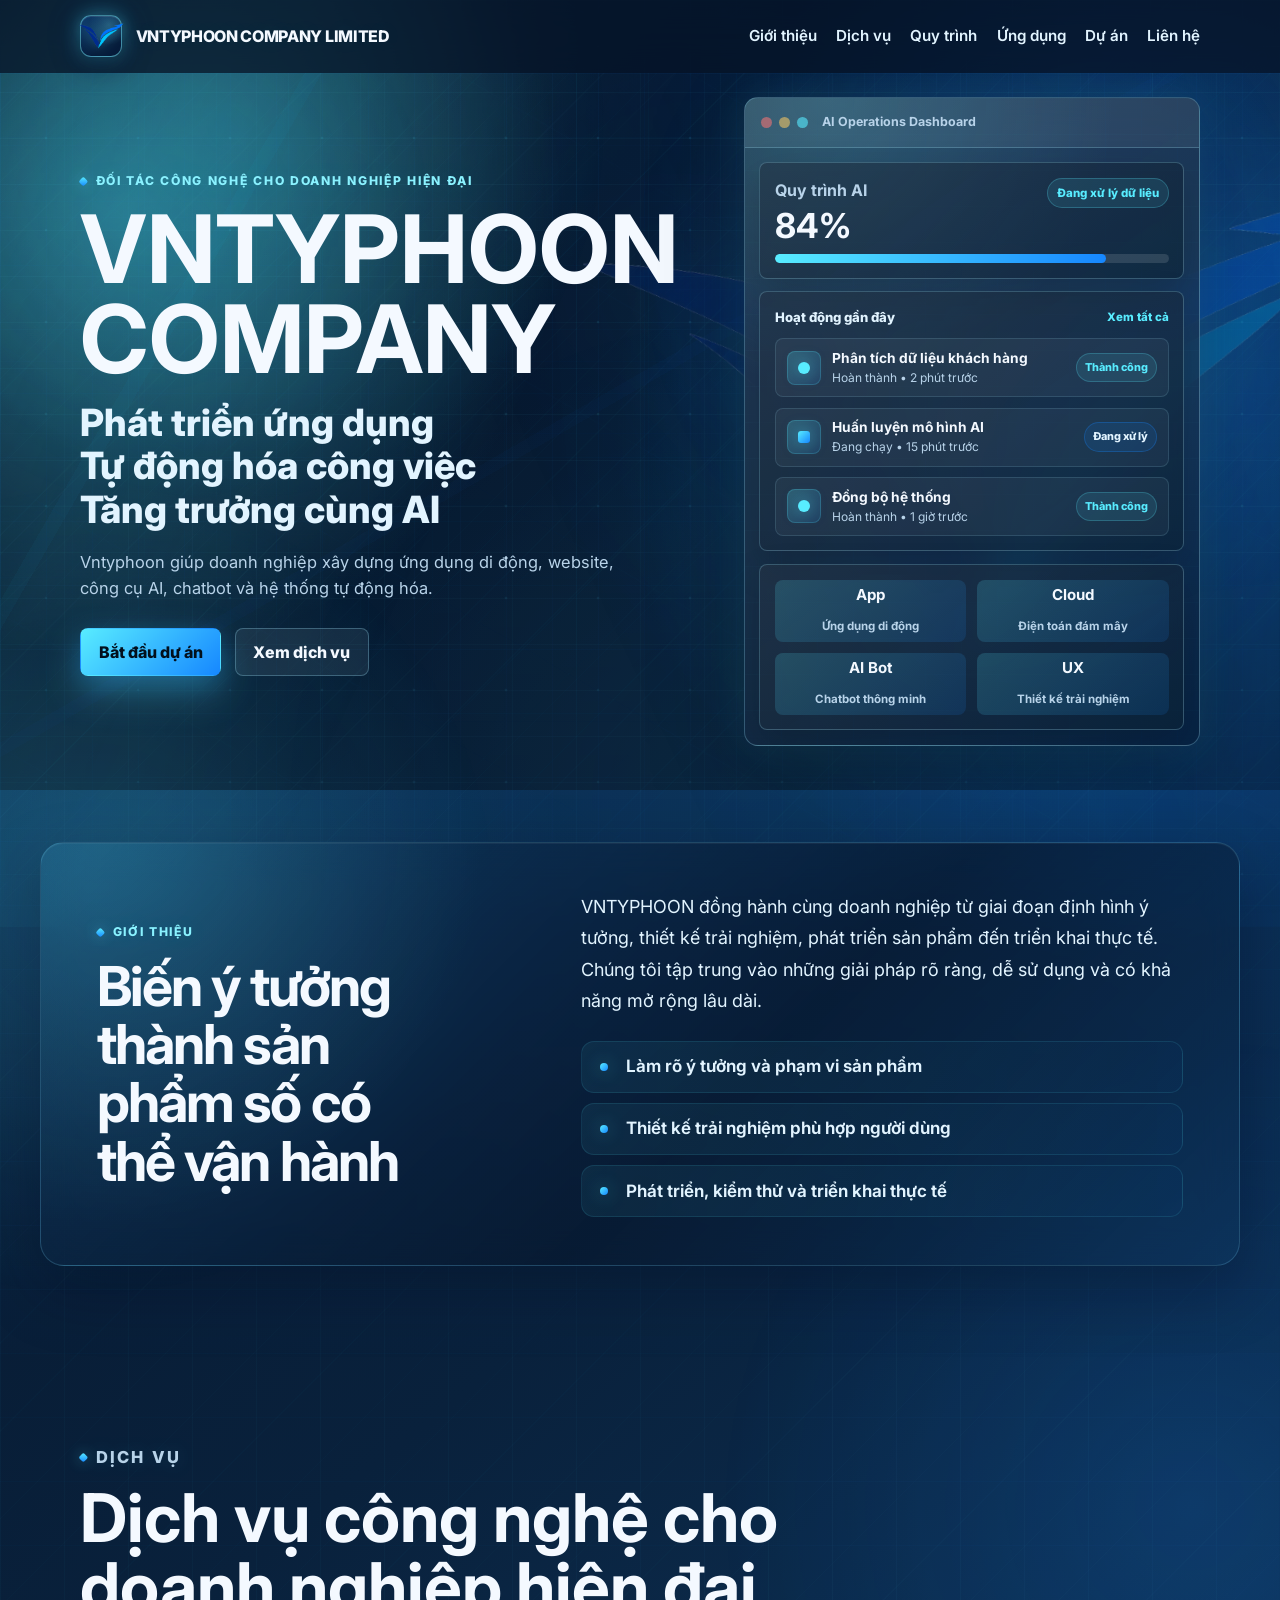
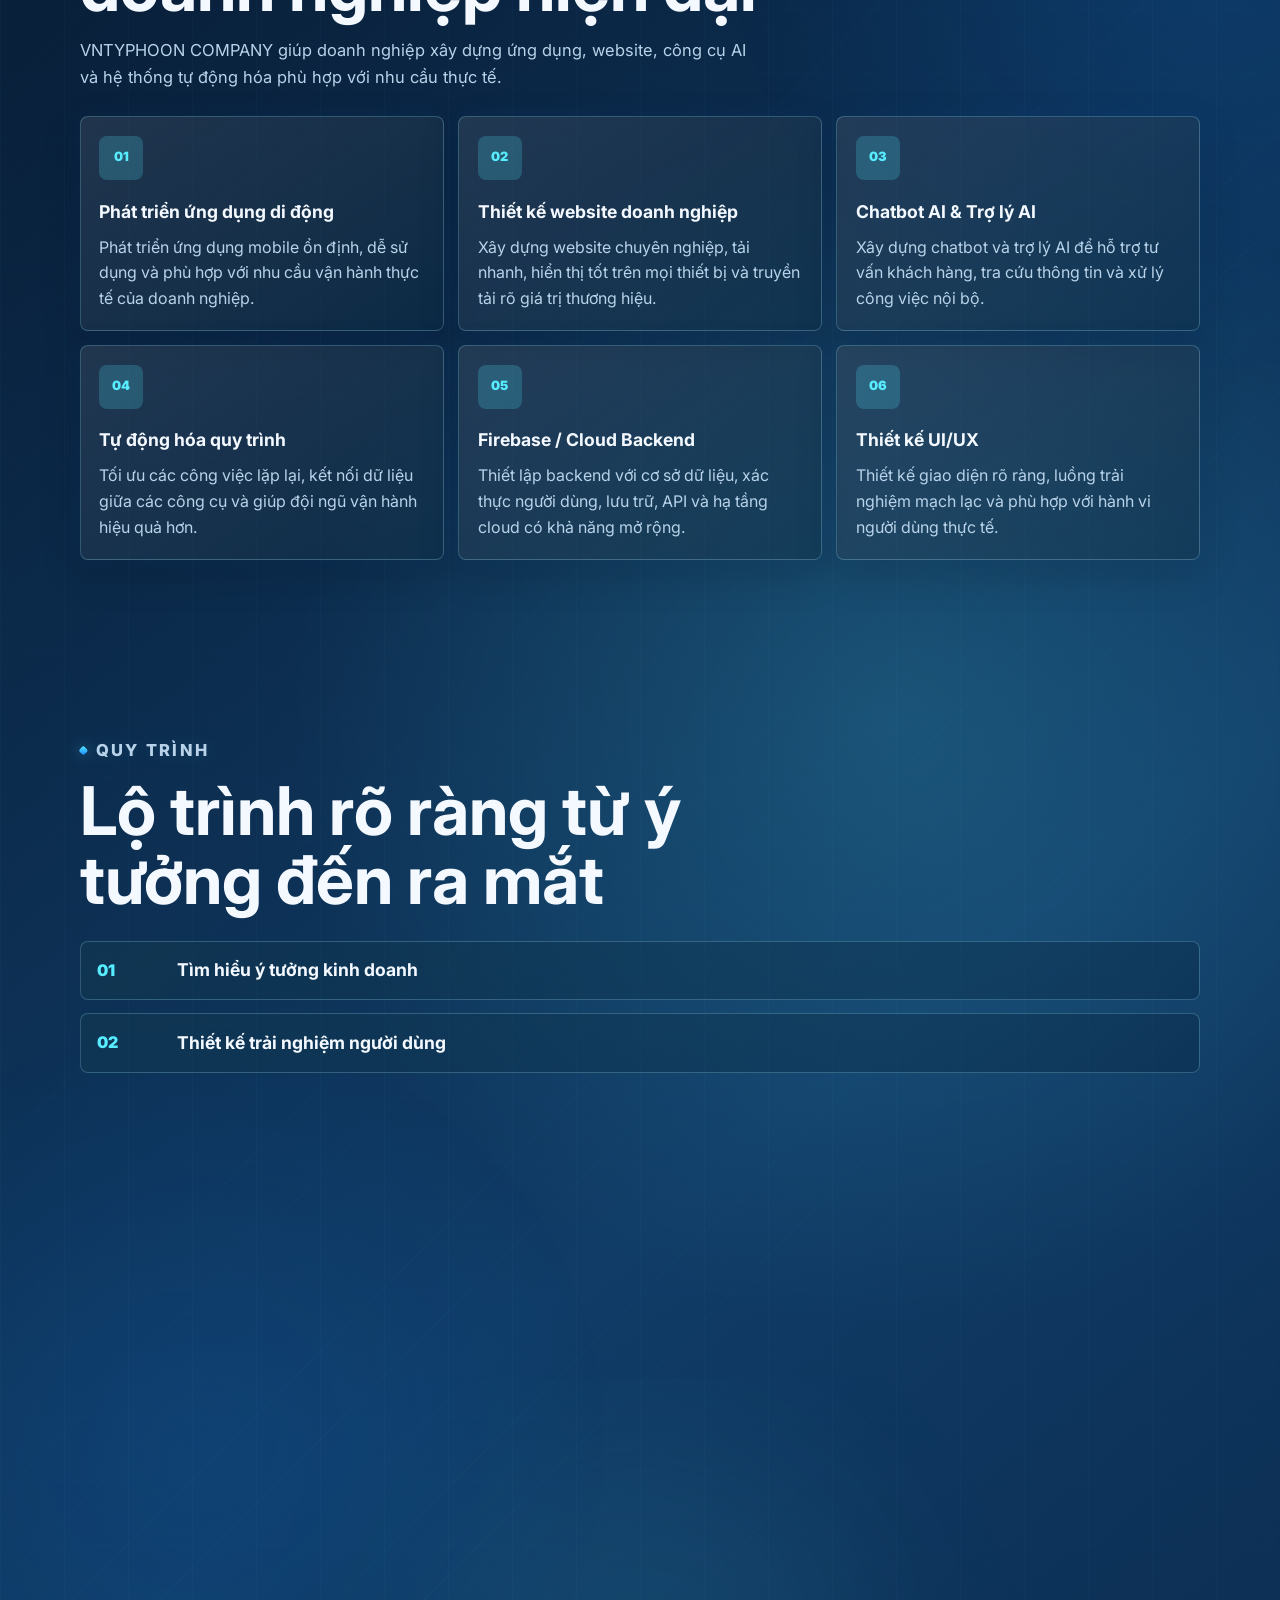
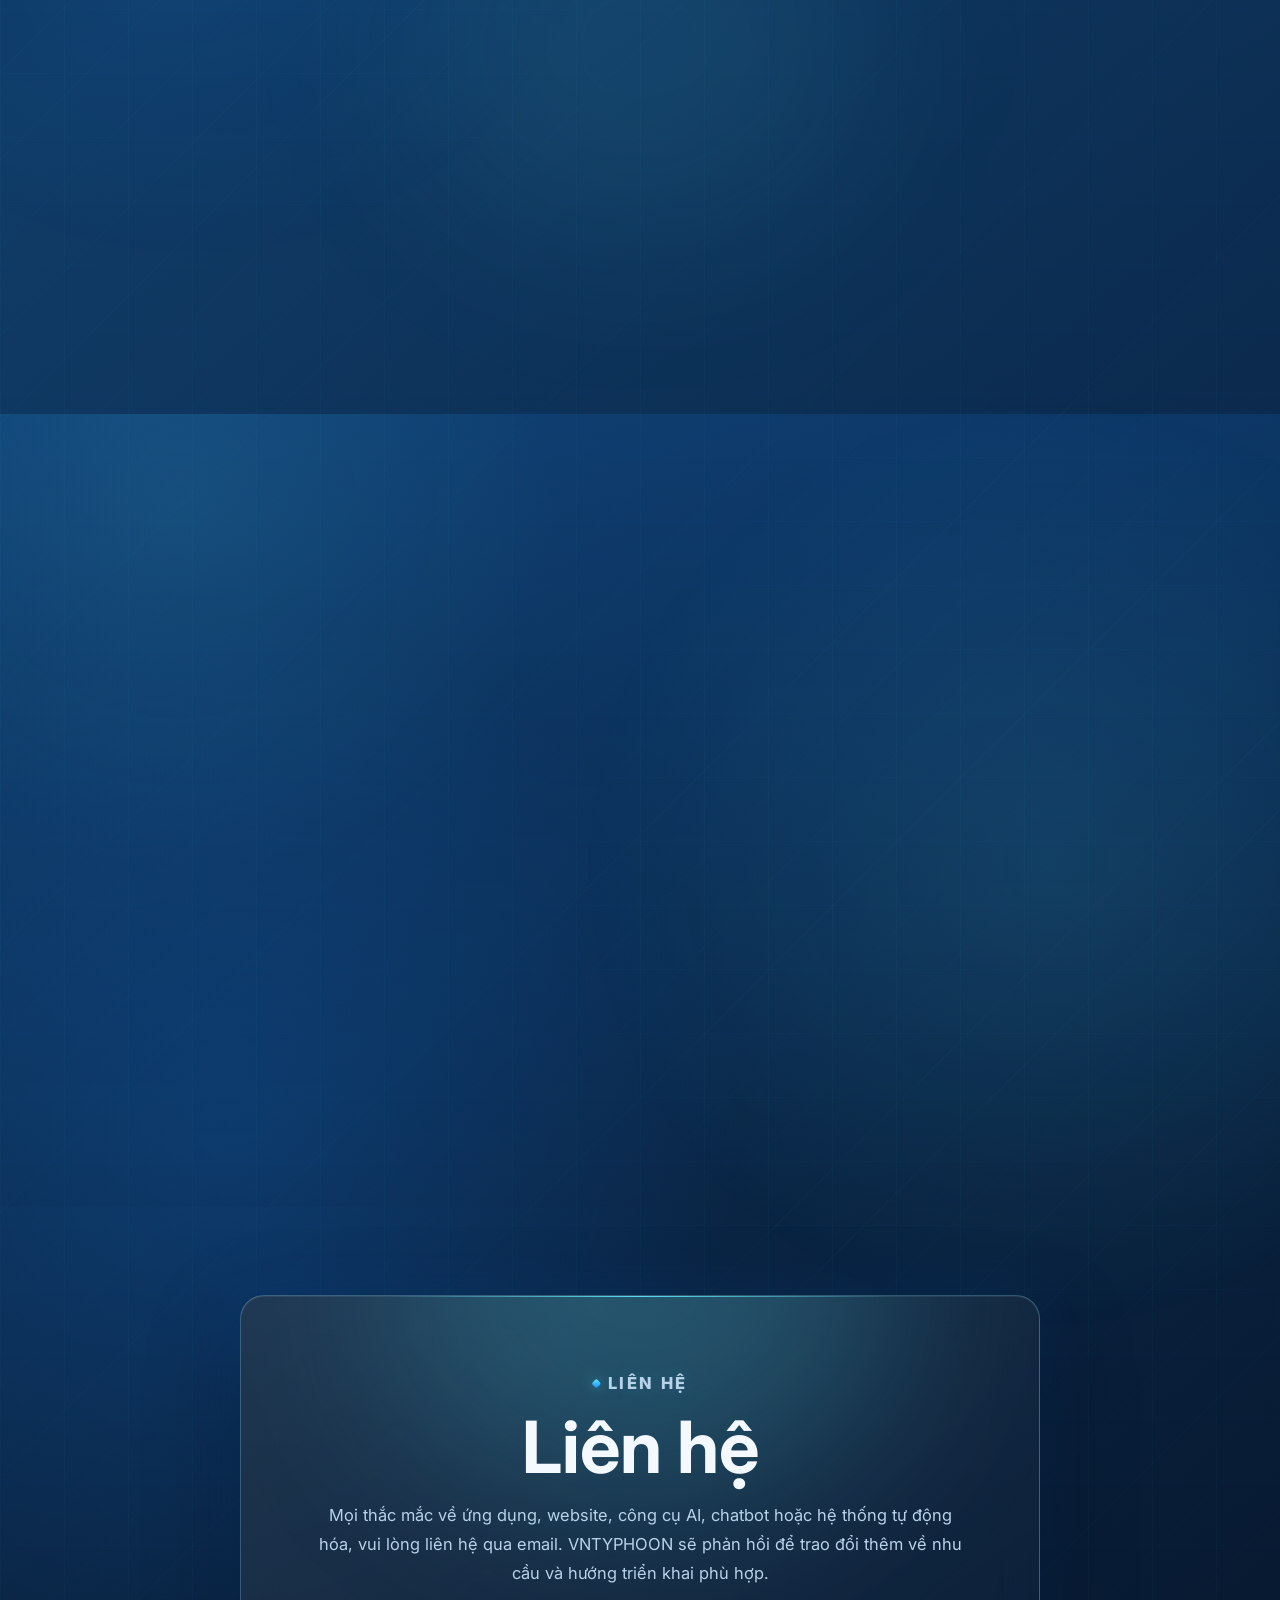
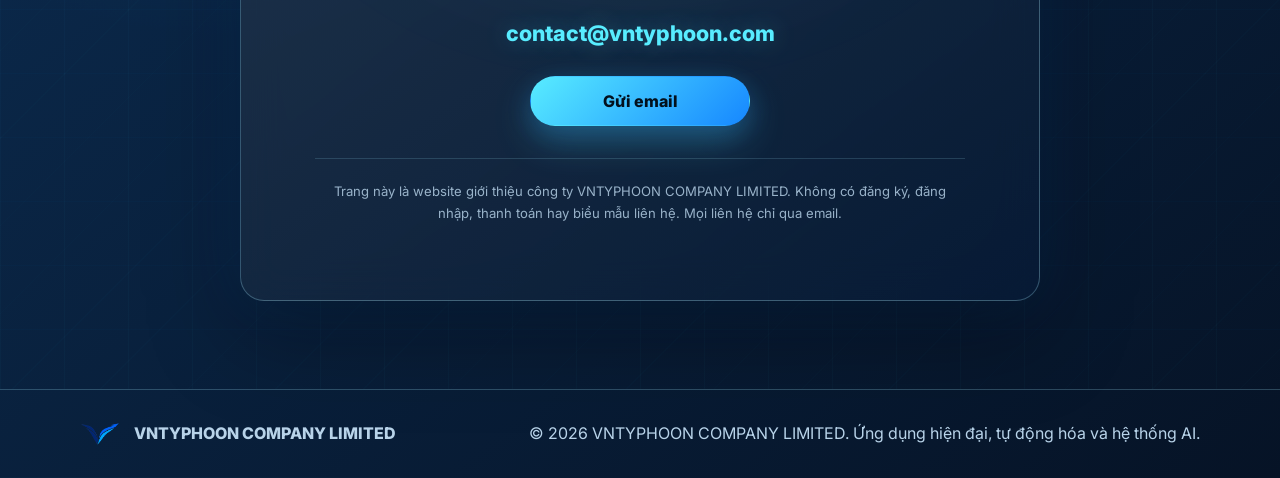
==== index.html @ 36e96012 "Fine tune header logo size" ====
<!DOCTYPE html>
<html lang="vi">
<head>
  <meta charset="UTF-8" />
  <meta name="google-site-verification" content="-GU5ykD8LEvi59P13ltTi3tPg5S7Ytns7guahe-p3Ss" />
  <meta name="viewport" content="width=device-width, initial-scale=1" />
  <title>Vntyphoon | Ứng dụng, tự động hóa và hệ thống AI</title>
  <meta name="description" content="Vntyphoon giúp doanh nghiệp xây dựng ứng dụng di động, website, công cụ AI, chatbot và hệ thống tự động hóa." />
  <meta name="theme-color" content="#071426" />
  <link rel="preconnect" href="https://fonts.googleapis.com" />
  <link rel="preconnect" href="https://fonts.gstatic.com" crossorigin />
  <link href="https://fonts.googleapis.com/css2?family=Inter:wght@400;500;600;700;800&display=swap" rel="stylesheet" />
  <link rel="icon" type="image/png" href="assets/favicon/vntyphoon-favicon-wing.png" />
  <link rel="shortcut icon" type="image/png" href="assets/favicon/vntyphoon-favicon-wing.png" />
  <link rel="apple-touch-icon" href="assets/favicon/vntyphoon-favicon-wing.png" />
  <link rel="stylesheet" href="styles.css" />
</head>
<body>
  <a class="skip-link" href="#main">Bỏ qua đến nội dung</a>

  <header class="site-header" data-header>
    <div class="container nav">
      <a class="brand" href="#top" aria-label="Trang chủ Vntyphoon">
        <span class="brand-logo-badge" aria-hidden="true">
          <img class="brand-mark" src="assets/logo/vntyphoon-wing-v-transparent.png" alt="" />
        </span>
        <span class="brand-name">VNTYPHOON COMPANY LIMITED</span>
      </a>

      <button class="nav-toggle" type="button" aria-label="Mở menu" aria-expanded="false" data-nav-toggle>
        <span></span>
        <span></span>
      </button>

      <nav class="nav-links" aria-label="Điều hướng chính" data-nav-links>
        <a href="#about">Giới thiệu</a>
        <a href="#services">Dịch vụ</a>
        <a href="#process">Quy trình</a>
        <a href="#apps">Ứng dụng</a>
        <a href="#projects">Dự án</a>
        <a href="#contact">Liên hệ</a>
      </nav>
    </div>
  </header>

  <main id="main">
    <section class="hero section" id="top">
      <div class="hero-brand-shape" data-hero-brand-shape aria-hidden="true">
        <img src="assets/logo/vntyphoon-wing-v-transparent.png" alt="" draggable="false" />
      </div>

      <div class="container hero-grid">
        <div class="hero-copy">
          <p class="eyebrow">ĐỐI TÁC CÔNG NGHỆ CHO DOANH NGHIỆP HIỆN ĐẠI</p>
          <h1>VNTYPHOON COMPANY</h1>
          <p class="tagline">Phát triển ứng dụng<br />Tự động hóa công việc<br />Tăng trưởng cùng AI</p>
          <p class="hero-description">
            Vntyphoon giúp doanh nghiệp xây dựng ứng dụng di động, website,<br class="desktop-break" />
            công cụ AI, chatbot và hệ thống tự động hóa.
          </p>
          <div class="hero-actions">
            <a class="button button-primary" href="#contact">Bắt đầu dự án</a>
            <a class="button button-secondary" href="#services">Xem dịch vụ</a>
          </div>
        </div>

        <div class="product-visual" role="img" aria-label="Bản xem trước dashboard AI và phần mềm">
          <div class="visual-top">
            <span></span>
            <span></span>
            <span></span>
            <p>AI Operations Dashboard</p>
          </div>
          <div class="visual-body">
            <div class="signal-panel">
              <div>
                <p>Quy trình AI</p>
                <strong>84%</strong>
              </div>
              <span class="status-pill">Đang xử lý dữ liệu</span>
              <div class="bar"><span></span></div>
            </div>

            <div class="activity-panel">
              <div class="activity-header">
                <p>Hoạt động gần đây</p>
                <span>Xem tất cả</span>
              </div>
              <div class="activity-row">
                <span class="activity-icon"></span>
                <div>
                  <h3>Phân tích dữ liệu khách hàng</h3>
                  <p>Hoàn thành • 2 phút trước</p>
                </div>
                <span class="activity-badge success">Thành công</span>
              </div>
              <div class="activity-row">
                <span class="activity-icon active"></span>
                <div>
                  <h3>Huấn luyện mô hình AI</h3>
                  <p>Đang chạy • 15 phút trước</p>
                </div>
                <span class="activity-badge processing">Đang xử lý</span>
              </div>
              <div class="activity-row">
                <span class="activity-icon"></span>
                <div>
                  <h3>Đồng bộ hệ thống</h3>
                  <p>Hoàn thành • 1 giờ trước</p>
                </div>
                <span class="activity-badge success">Thành công</span>
              </div>
            </div>

            <div class="metric-grid">
              <span><strong>App</strong><small>Ứng dụng di động</small></span>
              <span><strong>Cloud</strong><small>Điện toán đám mây</small></span>
              <span><strong>AI Bot</strong><small>Chatbot thông minh</small></span>
              <span><strong>UX</strong><small>Thiết kế trải nghiệm</small></span>
            </div>
          </div>
        </div>
      </div>
    </section>

    <section class="section about-section" id="about">
      <div class="about-container about-grid reveal">
        <div class="about-heading">
          <p class="eyebrow">GIỚI THIỆU</p>
          <h2>Biến ý tưởng thành sản phẩm số có thể vận hành</h2>
        </div>
        <div class="about-copy">
          <p>
            VNTYPHOON đồng hành cùng doanh nghiệp từ giai đoạn định hình ý tưởng, thiết kế trải nghiệm, phát triển sản phẩm đến triển khai thực tế. Chúng tôi tập trung vào những giải pháp rõ ràng, dễ sử dụng và có khả năng mở rộng lâu dài.
          </p>
          <ul class="about-points" aria-label="Cách VNTYPHOON đồng hành cùng doanh nghiệp">
            <li>Làm rõ ý tưởng và phạm vi sản phẩm</li>
            <li>Thiết kế trải nghiệm phù hợp người dùng</li>
            <li>Phát triển, kiểm thử và triển khai thực tế</li>
          </ul>
        </div>
      </div>
    </section>

    <section class="section" id="services">
      <div class="container">
        <div class="section-heading reveal">
          <p class="eyebrow">DỊCH VỤ</p>
          <h2>Dịch vụ công nghệ cho doanh nghiệp hiện đại</h2>
          <p>VNTYPHOON COMPANY giúp doanh nghiệp xây dựng ứng dụng, website, công cụ AI và hệ thống tự động hóa phù hợp với nhu cầu thực tế.</p>
        </div>

        <div class="card-grid services-grid">
          <article class="card service-card reveal">
            <span class="icon" aria-hidden="true">01</span>
            <h3>Phát triển ứng dụng di động</h3>
            <p>Phát triển ứng dụng mobile ổn định, dễ sử dụng và phù hợp với nhu cầu vận hành thực tế của doanh nghiệp.</p>
          </article>
          <article class="card service-card reveal">
            <span class="icon" aria-hidden="true">02</span>
            <h3>Thiết kế website doanh nghiệp</h3>
            <p>Xây dựng website chuyên nghiệp, tải nhanh, hiển thị tốt trên mọi thiết bị và truyền tải rõ giá trị thương hiệu.</p>
          </article>
          <article class="card service-card reveal">
            <span class="icon" aria-hidden="true">03</span>
            <h3>Chatbot AI & Trợ lý AI</h3>
            <p>Xây dựng chatbot và trợ lý AI để hỗ trợ tư vấn khách hàng, tra cứu thông tin và xử lý công việc nội bộ.</p>
          </article>
          <article class="card service-card reveal">
            <span class="icon" aria-hidden="true">04</span>
            <h3>Tự động hóa quy trình</h3>
            <p>Tối ưu các công việc lặp lại, kết nối dữ liệu giữa các công cụ và giúp đội ngũ vận hành hiệu quả hơn.</p>
          </article>
          <article class="card service-card reveal">
            <span class="icon" aria-hidden="true">05</span>
            <h3>Firebase / Cloud Backend</h3>
            <p>Thiết lập backend với cơ sở dữ liệu, xác thực người dùng, lưu trữ, API và hạ tầng cloud có khả năng mở rộng.</p>
          </article>
          <article class="card service-card reveal">
            <span class="icon" aria-hidden="true">06</span>
            <h3>Thiết kế UI/UX</h3>
            <p>Thiết kế giao diện rõ ràng, luồng trải nghiệm mạch lạc và phù hợp với hành vi người dùng thực tế.</p>
          </article>
        </div>
      </div>
    </section>

    <section class="section" id="process">
      <div class="container">
        <div class="section-heading reveal">
          <p class="eyebrow">QUY TRÌNH</p>
          <h2>Lộ trình rõ ràng từ ý tưởng đến ra mắt</h2>
        </div>

        <ol class="process-list">
          <li class="process-step reveal">
            <span>01</span>
            <h3>Tìm hiểu ý tưởng kinh doanh</h3>
          </li>
          <li class="process-step reveal">
            <span>02</span>
            <h3>Thiết kế trải nghiệm người dùng</h3>
          </li>
          <li class="process-step reveal">
            <span>03</span>
            <h3>Xây dựng app hoặc website</h3>
          </li>
          <li class="process-step reveal">
            <span>04</span>
            <h3>Kết nối AI và hệ thống backend</h3>
          </li>
          <li class="process-step reveal">
            <span>05</span>
            <h3>Kiểm thử và ra mắt</h3>
          </li>
        </ol>
      </div>
    </section>

    <section class="section apps-section" id="apps">
      <div class="container">
        <div class="section-heading apps-heading reveal">
          <p class="eyebrow">ỨNG DỤNG ĐANG PHÁT TRIỂN</p>
          <h2>TimTim</h2>
          <p>TimTim là sản phẩm ứng dụng đang được VNTYPHOON phát triển, tập trung vào trải nghiệm kết nối đơn giản, an toàn và dễ sử dụng trên thiết bị di động.</p>
        </div>

        <article class="timtim-card reveal" data-policy-card>
          <div class="timtim-card-main">
            <div class="timtim-card-header">
              <span class="timtim-icon" aria-hidden="true">
              <svg viewBox="0 0 32 32" focusable="false">
                  <rect x="9" y="3.5" width="14" height="25" rx="3" />
                  <path d="M13.5 7h5M14.5 24.5h3" />
                  <path d="M16 19.5s-5-3.1-5-6.5c0-2.8 3.6-3.7 5-1.3 1.4-2.4 5-1.5 5 1.3 0 3.4-5 6.5-5 6.5Z" />
              </svg>
              </span>
              <div class="timtim-title-row">
                <h3>TimTim</h3>
                <span class="timtim-status">Đang phát triển</span>
              </div>
            </div>
            <p>Ứng dụng kết nối người dùng theo hướng chân thành, an toàn và dễ sử dụng. TimTim được thiết kế để hỗ trợ giao tiếp, gặp gỡ và tạo ra những kết nối có ý nghĩa hơn.</p>
            <button class="policy-toggle" type="button" aria-expanded="false" aria-controls="timtim-policy-panel" data-policy-toggle>
              <span data-policy-label>Xem chính sách</span>
              <svg viewBox="0 0 20 20" aria-hidden="true" focusable="false">
                <path d="m5 7.5 5 5 5-5" />
              </svg>
            </button>
          </div>

          <div class="timtim-policy-panel" id="timtim-policy-panel" data-policy-panel hidden>
            <p>Thông tin và chính sách</p>
            <div class="policy-links">
              <a href="timtim-privacy/">Chính sách bảo mật</a>
              <a href="timtim-terms/">Điều khoản sử dụng</a>
              <a href="timtim-account-deletion/">Xóa tài khoản</a>
            </div>
          </div>
        </article>
      </div>
    </section>

    <section class="section projects-section" id="projects">
      <div class="container">
        <div class="section-heading reveal">
          <p class="eyebrow">DỰ ÁN MẪU</p>
          <h2><span>Một số giải pháp VNTYPHOON</span><br /><span>có thể xây dựng</span></h2>
          <p>Các ví dụ dưới đây là những loại sản phẩm số mà VNTYPHOON COMPANY có thể thiết kế, phát triển và hỗ trợ ra mắt cho doanh nghiệp.</p>
        </div>

        <div class="card-grid project-grid">
          <article class="card project-card reveal">
            <h3>Trợ lý AI cho doanh nghiệp</h3>
            <p>Hỗ trợ tra cứu thông tin, tóm tắt nội dung và xử lý tác vụ nội bộ.</p>
          </article>
          <article class="card project-card reveal">
            <h3>Ứng dụng đặt lịch</h3>
            <p>Quản lý lịch hẹn, khách hàng, khung giờ và thông báo trong một hệ thống.</p>
          </article>
          <article class="card project-card reveal">
            <h3>Ứng dụng kết nối người dùng</h3>
            <p>Kết nối người dùng, nhu cầu và dịch vụ bằng luồng trải nghiệm rõ ràng.</p>
          </article>
          <article class="card project-card reveal">
            <h3>Website công ty</h3>
            <p>Giới thiệu thương hiệu, dịch vụ và thông tin liên hệ một cách chuyên nghiệp.</p>
          </article>
          <article class="card project-card reveal">
            <h3>Bảng quản trị admin</h3>
            <p>Quản lý người dùng, nội dung, dữ liệu và quy trình vận hành tập trung.</p>
          </article>
        </div>
      </div>
    </section>

    <section class="section contact-section" id="contact">
      <div class="container">
        <div class="contact-panel reveal">
          <p class="eyebrow">LIÊN HỆ</p>
          <h2>Liên hệ</h2>
          <p class="contact-description">Mọi thắc mắc về ứng dụng, website, công cụ AI, chatbot hoặc hệ thống tự động hóa, vui lòng liên hệ qua email. VNTYPHOON sẽ phản hồi để trao đổi thêm về nhu cầu và hướng triển khai phù hợp.</p>
          <a class="contact-email" href="mailto:contact@vntyphoon.com">contact@vntyphoon.com</a>
          <a class="button contact-button" href="mailto:contact@vntyphoon.com">Gửi email</a>
          <p class="contact-note">Trang này là website giới thiệu công ty VNTYPHOON COMPANY LIMITED. Không có đăng ký, đăng nhập, thanh toán hay biểu mẫu liên hệ. Mọi liên hệ chỉ qua email.</p>
        </div>
      </div>
    </section>
  </main>

  <footer class="site-footer">
    <div class="container footer-inner">
      <a class="brand" href="#top" aria-label="Trang chủ Vntyphoon">
        <img class="brand-mark" src="assets/logo/vntyphoon-wing-v-transparent.png" alt="" aria-hidden="true" />
        <span>VNTYPHOON COMPANY LIMITED</span>
      </a>
      <p>© 2026 VNTYPHOON COMPANY LIMITED. Ứng dụng hiện đại, tự động hóa và hệ thống AI.</p>
    </div>
  </footer>

  <script src="script.js"></script>
</body>
</html>
---- styles.css ----
﻿:root {
  --bg: #081a31;
  --bg-soft: #0d2949;
  --bg-elevated: #143a62;
  --surface: rgba(210, 240, 255, 0.09);
  --surface-strong: rgba(214, 246, 255, 0.16);
  --border: rgba(163, 232, 255, 0.24);
  --text: #f4f9ff;
  --muted: #b8d3e9;
  --muted-strong: #e2f4ff;
  --blue: #1687ff;
  --cyan: #58ecff;
  --cyan-soft: rgba(88, 236, 255, 0.2);
  --shadow: 0 24px 72px rgba(0, 0, 0, 0.32);
  --radius: 8px;
  --max-width: 1120px;
  --motion-ease: cubic-bezier(0.22, 1, 0.36, 1);
}

* {
  box-sizing: border-box;
}

html {
  scroll-behavior: smooth;
  background: #061326;
}

body {
  position: relative;
  isolation: isolate;
  margin: 0;
  min-width: 320px;
  color: var(--text);
  background:
    radial-gradient(circle at 9% 4%, rgba(88, 236, 255, 0.36), transparent 28rem),
    radial-gradient(circle at 88% 8%, rgba(22, 135, 255, 0.34), transparent 32rem),
    radial-gradient(circle at 70% 44%, rgba(88, 236, 255, 0.16), transparent 38rem),
    radial-gradient(circle at 18% 82%, rgba(22, 135, 255, 0.18), transparent 32rem),
    linear-gradient(142deg, #061326 0%, #09213c 28%, #103c67 53%, #0b2a4d 73%, #061326 100%);
  font-family: Inter, system-ui, -apple-system, BlinkMacSystemFont, "Segoe UI", sans-serif;
  line-height: 1.6;
}

body::before {
  content: "";
  position: fixed;
  inset: 0;
  z-index: 0;
  pointer-events: none;
  background:
    linear-gradient(rgba(88, 236, 255, 0.052) 1px, transparent 1px),
    linear-gradient(90deg, rgba(22, 135, 255, 0.048) 1px, transparent 1px),
    radial-gradient(circle, rgba(88, 236, 255, 0.13) 1px, transparent 1.7px),
    radial-gradient(circle at 18% 14%, rgba(88, 236, 255, 0.22), transparent 24rem),
    radial-gradient(circle at 92% 20%, rgba(22, 135, 255, 0.22), transparent 27rem),
    radial-gradient(circle at 58% 88%, rgba(88, 236, 255, 0.11), transparent 31rem);
  background-size: 46px 46px, 46px 46px, 92px 92px, auto, auto, auto;
  -webkit-mask-image: linear-gradient(to bottom, rgba(0, 0, 0, 0.96), rgba(0, 0, 0, 0.74) 58%, rgba(0, 0, 0, 0.52));
  mask-image: linear-gradient(to bottom, rgba(0, 0, 0, 0.96), rgba(0, 0, 0, 0.74) 58%, rgba(0, 0, 0, 0.52));
  opacity: 0.78;
}

body::after {
  content: "";
  position: fixed;
  inset: -3%;
  z-index: 0;
  pointer-events: none;
  background:
    linear-gradient(115deg, transparent 0%, rgba(88, 236, 255, 0.082) 20%, transparent 42%),
    linear-gradient(245deg, transparent 8%, rgba(22, 135, 255, 0.075) 34%, transparent 58%),
    repeating-linear-gradient(135deg, transparent 0 24px, rgba(88, 236, 255, 0.024) 24px 25px, transparent 25px 50px),
    repeating-linear-gradient(30deg, transparent 0 58px, rgba(22, 135, 255, 0.016) 58px 59px, transparent 59px 116px);
  opacity: 0.82;
  transform-origin: center;
  animation: ambient-glow-drift 28s ease-in-out infinite alternate;
  will-change: transform;
}

main,
.site-footer {
  position: relative;
  z-index: 1;
}

main {
  isolation: isolate;
}

main::before {
  content: "";
  position: absolute;
  inset: 0;
  z-index: 0;
  pointer-events: none;
  background:
    radial-gradient(circle at 7% 16%, rgba(88, 236, 255, 0.18), transparent 26rem),
    radial-gradient(circle at 93% 28%, rgba(22, 135, 255, 0.19), transparent 30rem),
    radial-gradient(circle at 15% 58%, rgba(22, 135, 255, 0.13), transparent 27rem),
    radial-gradient(circle at 82% 78%, rgba(88, 236, 255, 0.14), transparent 30rem),
    linear-gradient(90deg, rgba(88, 236, 255, 0.034) 1px, transparent 1px),
    linear-gradient(rgba(22, 135, 255, 0.032) 1px, transparent 1px),
    repeating-linear-gradient(135deg, transparent 0 30px, rgba(88, 236, 255, 0.018) 30px 31px, transparent 31px 62px);
  background-size: auto, auto, auto, auto, 64px 64px, 64px 64px, auto;
  opacity: 0.82;
}

body.nav-open {
  overflow: hidden;
}

a {
  color: inherit;
  text-decoration: none;
}

button {
  font: inherit;
}

.skip-link {
  position: fixed;
  top: 1rem;
  left: 1rem;
  z-index: 100;
  transform: translateY(-150%);
  border-radius: var(--radius);
  background: var(--cyan);
  color: #02101d;
  padding: 0.75rem 1rem;
  font-weight: 700;
  transition: transform 180ms ease;
}

.skip-link:focus {
  transform: translateY(0);
}

.container {
  width: min(100% - 2rem, var(--max-width));
  margin-inline: auto;
}

.section {
  position: relative;
  z-index: 1;
  padding: 4rem 0;
}

#services,
#about,
#process,
#apps,
#projects,
#contact {
  scroll-margin-top: 96px;
}

.site-header {
  position: sticky;
  top: 0;
  z-index: 50;
  border-bottom: 1px solid transparent;
  background: rgba(6, 19, 38, 0.72);
  backdrop-filter: blur(18px);
  transition: border-color 180ms ease, background 180ms ease;
}

.site-header.is-scrolled {
  border-color: var(--border);
  background: rgba(6, 19, 38, 0.9);
}

.nav {
  display: flex;
  min-height: 72px;
  align-items: center;
  justify-content: space-between;
  gap: 1rem;
}

.brand {
  display: inline-flex;
  align-items: center;
  flex-flow: row nowrap;
  gap: 0.85rem;
  min-width: 0;
  font-weight: 800;
  letter-spacing: 0;
}

.brand-name {
  display: block;
  flex: 0 1 auto;
  color: var(--text);
  font-size: 1rem;
  font-weight: 800;
  line-height: 1;
  letter-spacing: -0.02em;
  white-space: nowrap;
  text-shadow: 0 0 20px rgba(88, 236, 255, 0.08);
}

.brand-logo-badge {
  position: relative;
  display: inline-flex;
  width: 42px;
  height: 42px;
  align-items: center;
  justify-content: center;
  flex: 0 0 auto;
  overflow: visible;
  border: 1px solid rgba(115, 230, 243, 0.52);
  border-radius: 11px;
  background:
    radial-gradient(circle at 70% 22%, rgba(115, 230, 243, 0.24), transparent 48%),
    linear-gradient(145deg, #0d386a, #061b3a 72%);
  box-shadow:
    0 11px 26px rgba(0, 8, 24, 0.4),
    0 0 19px rgba(88, 236, 255, 0.36),
    0 0 36px rgba(22, 135, 255, 0.17),
    inset 0 1px 0 rgba(255, 255, 255, 0.1);
}

.brand-logo-badge::after {
  content: none;
}

.brand-mark {
  display: block;
  width: 40px;
  height: 40px;
  flex: 0 0 auto;
  object-fit: contain;
}

.brand-logo-badge .brand-mark {
  position: relative;
  z-index: 1;
  width: 48px;
  max-width: none;
  height: 42px;
  object-fit: contain;
  filter:
    brightness(1.16)
    saturate(1.1)
    drop-shadow(0 0 7px rgba(88, 236, 255, 0.46));
}

.nav-links {
  display: none;
}

.nav-links a {
  position: relative;
  padding-block: 0.45rem;
  color: var(--muted-strong);
  font-size: 0.95rem;
  font-weight: 600;
  transition: color 180ms ease;
}

.nav-links a::after {
  content: "";
  position: absolute;
  right: 0;
  bottom: 0.12rem;
  left: 0;
  height: 2px;
  border-radius: 999px;
  background: linear-gradient(90deg, var(--cyan), var(--blue));
  box-shadow: 0 0 12px rgba(88, 236, 255, 0.38);
  transform: scaleX(0);
  transform-origin: right;
  transition: transform 220ms var(--motion-ease);
}

.nav-links a:hover,
.nav-links a:focus-visible,
.nav-links a.is-active {
  color: var(--cyan);
}

.nav-links a:hover::after,
.nav-links a:focus-visible::after,
.nav-links a.is-active::after {
  transform: scaleX(1);
  transform-origin: left;
}

.nav-toggle {
  display: inline-flex;
  width: 48px;
  height: 48px;
  align-items: center;
  justify-content: center;
  flex-direction: column;
  gap: 0.34rem;
  border: 1px solid var(--border);
  border-radius: var(--radius);
  background: var(--surface);
  color: var(--text);
  cursor: pointer;
}

.nav-toggle span {
  width: 1.25rem;
  height: 2px;
  border-radius: 999px;
  background: currentColor;
}

.hero {
  position: relative;
  isolation: isolate;
  overflow: hidden;
  min-height: calc(84dvh - 72px);
  display: grid;
  align-items: start;
  padding-top: 2.25rem;
  padding-bottom: 2.75rem;
}

.hero::before {
  content: "";
  position: absolute;
  inset: 0;
  z-index: 0;
  pointer-events: none;
  background:
    radial-gradient(circle at 12% 22%, rgba(40, 215, 255, 0.18), transparent 18rem),
    radial-gradient(circle at 76% 28%, rgba(61, 125, 255, 0.15), transparent 22rem),
    linear-gradient(90deg, rgba(40, 215, 255, 0.04) 1px, transparent 1px),
    linear-gradient(rgba(61, 125, 255, 0.034) 1px, transparent 1px);
  background-size: auto, auto, 72px 72px, 72px 72px;
  -webkit-mask-image: linear-gradient(to bottom, rgba(0, 0, 0, 0.96), rgba(0, 0, 0, 0.44) 76%, transparent);
  mask-image: linear-gradient(to bottom, rgba(0, 0, 0, 0.96), rgba(0, 0, 0, 0.44) 76%, transparent);
  opacity: 0.72;
}

.hero::after {
  content: "";
  position: absolute;
  inset: 0;
  z-index: 0;
  pointer-events: none;
  background:
    linear-gradient(120deg, transparent 0 18%, rgba(40, 215, 255, 0.055) 18% 19%, transparent 19% 100%),
    linear-gradient(150deg, transparent 0 46%, rgba(61, 125, 255, 0.045) 46% 47%, transparent 47% 100%);
  opacity: 0.65;
}

.hero-brand-shape {
  --v-x: 0px;
  --v-y: 0px;
  --v-rotation: 0deg;
  --v-scale: 1;
  position: absolute;
  top: 49%;
  left: 79%;
  z-index: 0;
  width: clamp(53.125rem, 68vw, 65.625rem);
  aspect-ratio: 1;
  pointer-events: none;
  opacity: 0.26;
  transform: translate3d(calc(-50% + var(--v-x)), calc(-50% + var(--v-y)), 0)
    rotate(calc(-5deg + var(--v-rotation))) scale(var(--v-scale));
  transform-origin: 50% 52%;
  contain: layout paint style;
}

.motion-enabled .hero-brand-shape {
  will-change: transform;
}

.hero-brand-shape::before {
  content: "";
  position: absolute;
  inset: 10%;
  border-radius: 50%;
  background:
    radial-gradient(circle at 58% 46%, rgba(88, 236, 255, 0.3), rgba(22, 135, 255, 0.13) 38%, transparent 72%);
  filter: blur(62px);
  transform: scale(0.9);
}

.hero-brand-shape img {
  position: relative;
  display: block;
  width: 100%;
  height: 100%;
  object-fit: contain;
  user-select: none;
  filter:
    brightness(1.08)
    saturate(1.08)
    drop-shadow(0 0 54px rgba(88, 236, 255, 0.28))
    drop-shadow(0 0 110px rgba(22, 135, 255, 0.15));
}

.hero + .section {
  padding-top: 3.25rem;
}

.hero-grid,
.about-grid {
  display: grid;
  gap: 2.25rem;
}

.hero-grid {
  position: relative;
  z-index: 1;
  align-items: center;
}

.motion-enabled .hero-copy > .eyebrow,
.motion-enabled .hero-copy > h1,
.motion-enabled .hero-copy > .tagline,
.motion-enabled .hero-copy > .hero-description,
.motion-enabled .hero-copy > .hero-actions,
.motion-enabled .product-visual {
  opacity: 0;
  transform: translate3d(0, 16px, 0);
  transition:
    opacity 680ms var(--motion-ease),
    transform 680ms var(--motion-ease);
}

.motion-enabled .product-visual {
  transform: translate3d(24px, 8px, 0);
}

.motion-enabled.hero-ready .hero-copy > .eyebrow,
.motion-enabled.hero-ready .hero-copy > h1,
.motion-enabled.hero-ready .hero-copy > .tagline,
.motion-enabled.hero-ready .hero-copy > .hero-description,
.motion-enabled.hero-ready .hero-copy > .hero-actions,
.motion-enabled.hero-ready .product-visual {
  opacity: 1;
  transform: translate3d(0, 0, 0);
}

.motion-enabled.hero-ready .hero-copy > .eyebrow {
  transition-delay: 60ms;
}

.motion-enabled.hero-ready .hero-copy > h1 {
  transition-delay: 130ms;
}

.motion-enabled.hero-ready .hero-copy > .tagline {
  transition-delay: 200ms;
}

.motion-enabled.hero-ready .hero-copy > .hero-description {
  transition-delay: 270ms;
}

.motion-enabled.hero-ready .hero-copy > .hero-actions {
  transition-delay: 340ms;
}

.motion-enabled.hero-ready .product-visual {
  transition-delay: 430ms;
  animation: dashboard-float 7s ease-in-out 1.45s infinite;
}

.eyebrow {
  max-width: 100%;
  display: inline-flex;
  align-items: center;
  gap: 0.55rem;
  margin: 0 0 1rem;
  color: #8af2ff;
  font-size: 0.76rem;
  font-weight: 800;
  line-height: 1.35;
  letter-spacing: 0.14em;
  text-transform: uppercase;
  text-shadow: 0 0 20px rgba(88, 236, 255, 0.18);
}

.eyebrow::before {
  content: "";
  width: 0.42rem;
  height: 0.42rem;
  flex: 0 0 auto;
  border-radius: 2px;
  background: linear-gradient(135deg, var(--cyan), var(--blue));
  box-shadow: 0 0 14px rgba(88, 236, 255, 0.48);
  transform: rotate(45deg);
}

h1,
h2,
h3,
p {
  margin-top: 0;
}

h1 {
  max-width: 13ch;
  margin-bottom: 1rem;
  font-size: clamp(2.85rem, 13vw, 5.9rem);
  line-height: 0.95;
  letter-spacing: 0;
}

h2 {
  max-width: 760px;
  margin-bottom: 1rem;
  font-size: clamp(2rem, 7vw, 4.2rem);
  line-height: 1.02;
  letter-spacing: 0;
}

h3 {
  margin-bottom: 0.7rem;
  font-size: 1.1rem;
  line-height: 1.3;
}

.tagline {
  max-width: 760px;
  margin-bottom: 1.1rem;
  color: var(--muted-strong);
  font-size: clamp(1.28rem, 5.4vw, 2.35rem);
  font-weight: 800;
  line-height: 1.16;
}

.hero-description,
.section-heading p,
.about-copy p,
.contact-panel p {
  max-width: 680px;
  color: var(--muted);
  font-size: 1.03rem;
}

.desktop-break {
  display: none;
}

.hero-actions {
  display: flex;
  flex-wrap: wrap;
  gap: 0.85rem;
  margin-top: 1.65rem;
}

.button {
  display: inline-flex;
  min-height: 48px;
  align-items: center;
  justify-content: center;
  border: 1px solid transparent;
  border-radius: var(--radius);
  padding: 0.85rem 1.1rem;
  font-weight: 800;
  line-height: 1;
  transition:
    transform 180ms var(--motion-ease),
    border-color 180ms ease,
    background 180ms ease,
    box-shadow 180ms ease;
}

.button:hover,
.button:focus-visible {
  transform: translateY(-2px);
}

.button-primary {
  background: linear-gradient(135deg, var(--cyan), var(--blue));
  color: #02101d;
  box-shadow: 0 16px 40px rgba(88, 236, 255, 0.28), 0 8px 24px rgba(22, 135, 255, 0.2);
}

.button-primary:hover,
.button-primary:focus-visible {
  background: linear-gradient(135deg, #82f4ff, #299aff);
  box-shadow:
    0 18px 44px rgba(88, 236, 255, 0.36),
    0 10px 28px rgba(22, 135, 255, 0.24);
}

.button-secondary {
  border-color: rgba(163, 232, 255, 0.28);
  background: rgba(210, 240, 255, 0.075);
  color: var(--text);
}

.button-secondary:hover,
.button-secondary:focus-visible {
  border-color: rgba(88, 236, 255, 0.46);
  background: rgba(88, 236, 255, 0.12);
  box-shadow: 0 12px 30px rgba(22, 135, 255, 0.14);
}

.button:active {
  transform: translateY(0) scale(0.99);
}

.product-visual {
  position: relative;
  min-width: 0;
  border: 1px solid rgba(163, 232, 255, 0.28);
  border-radius: 14px;
  background:
    radial-gradient(circle at 18% 0%, rgba(88, 236, 255, 0.18), transparent 18rem),
    linear-gradient(145deg, rgba(210, 240, 255, 0.16), rgba(22, 135, 255, 0.055)),
    rgba(6, 19, 38, 0.64);
  box-shadow:
    0 30px 90px rgba(0, 0, 0, 0.36),
    0 0 46px rgba(88, 236, 255, 0.12);
  overflow: hidden;
  align-self: center;
  backdrop-filter: blur(18px);
  will-change: transform;
}

.product-visual::before {
  content: "";
  position: absolute;
  inset: 0;
  pointer-events: none;
  background:
    linear-gradient(rgba(88, 236, 255, 0.035) 1px, transparent 1px),
    linear-gradient(90deg, rgba(22, 135, 255, 0.032) 1px, transparent 1px);
  background-size: 36px 36px;
  opacity: 0.55;
}

.visual-top {
  position: relative;
  z-index: 1;
  display: flex;
  align-items: center;
  gap: 0.45rem;
  padding: 0.9rem 1rem;
  border-bottom: 1px solid var(--border);
  background: rgba(210, 240, 255, 0.07);
}

.visual-top span {
  width: 0.68rem;
  height: 0.68rem;
  border-radius: 50%;
  background: var(--surface-strong);
}

.visual-top span:first-child {
  background: rgba(255, 117, 117, 0.55);
}

.visual-top span:nth-child(2) {
  background: rgba(255, 204, 99, 0.55);
}

.visual-top span:nth-child(3) {
  background: rgba(88, 236, 255, 0.6);
}

.visual-top p {
  margin: 0 0 0 0.45rem;
  color: var(--muted);
  font-size: 0.78rem;
  font-weight: 700;
}

.visual-body {
  position: relative;
  z-index: 1;
  display: grid;
  gap: 0.8rem;
  padding: 0.9rem;
}

.signal-panel,
.activity-panel,
.metric-grid {
  border: 1px solid var(--border);
  border-radius: var(--radius);
  background:
    linear-gradient(145deg, rgba(210, 240, 255, 0.09), rgba(88, 236, 255, 0.035)),
    rgba(6, 19, 38, 0.58);
  box-shadow: 0 16px 38px rgba(0, 0, 0, 0.18);
  padding: 0.9rem;
}

.signal-panel {
  display: grid;
  grid-template-columns: 1fr auto;
  gap: 0.7rem 1rem;
  align-items: start;
}

.signal-panel p {
  margin-bottom: 0.35rem;
  color: var(--muted);
  font-weight: 700;
}

.signal-panel strong {
  display: block;
  font-size: 2.15rem;
  line-height: 1;
}

.status-pill {
  border: 1px solid rgba(88, 236, 255, 0.24);
  border-radius: 999px;
  background: rgba(88, 236, 255, 0.1);
  color: var(--cyan);
  padding: 0.32rem 0.55rem;
  font-size: 0.72rem;
  font-weight: 800;
  white-space: nowrap;
}

.bar {
  grid-column: 1 / -1;
  height: 0.55rem;
  overflow: hidden;
  border-radius: 999px;
  background: rgba(255, 255, 255, 0.12);
}

.bar span {
  display: block;
  width: 84%;
  height: 100%;
  border-radius: inherit;
  background: linear-gradient(90deg, var(--cyan), var(--blue));
}

.activity-panel {
  display: grid;
  gap: 0.65rem;
}

.activity-header {
  display: flex;
  align-items: center;
  justify-content: space-between;
  gap: 1rem;
}

.activity-header p {
  margin: 0;
  color: var(--muted-strong);
  font-size: 0.82rem;
  font-weight: 800;
}

.activity-header span {
  color: var(--cyan);
  font-size: 0.72rem;
  font-weight: 800;
  white-space: nowrap;
}

.activity-row {
  display: grid;
  grid-template-columns: 34px minmax(0, 1fr) auto;
  align-items: center;
  gap: 0.7rem;
  border: 1px solid rgba(163, 232, 255, 0.14);
  border-radius: 8px;
  background: rgba(255, 255, 255, 0.045);
  padding: 0.68rem;
}

.activity-row > div {
  min-width: 0;
}

.activity-icon {
  width: 34px;
  height: 34px;
  border-radius: 8px;
  background:
    linear-gradient(135deg, rgba(88, 236, 255, 0.22), rgba(22, 135, 255, 0.12));
  box-shadow: inset 0 0 0 1px rgba(88, 236, 255, 0.2);
}

.activity-icon::after {
  content: "";
  display: block;
  width: 12px;
  height: 12px;
  margin: 11px;
  border-radius: 50%;
  background: var(--cyan);
  box-shadow: 0 0 16px rgba(88, 236, 255, 0.5);
}

.activity-icon.active::after {
  border-radius: 3px;
  background: linear-gradient(135deg, var(--cyan), var(--blue));
}

.activity-row h3 {
  margin: 0 0 0.2rem;
  font-size: 0.86rem;
  line-height: 1.2;
}

.activity-row p {
  margin: 0;
  color: var(--muted);
  font-size: 0.75rem;
  line-height: 1.3;
}

.activity-badge {
  border-radius: 999px;
  padding: 0.32rem 0.5rem;
  font-size: 0.68rem;
  font-weight: 800;
  white-space: nowrap;
}

.activity-badge.success {
  border: 1px solid rgba(88, 236, 255, 0.22);
  background: rgba(88, 236, 255, 0.1);
  color: var(--cyan);
}

.activity-badge.processing {
  border: 1px solid rgba(22, 135, 255, 0.28);
  background: rgba(22, 135, 255, 0.12);
  color: var(--muted-strong);
}

.metric-grid {
  display: grid;
  grid-template-columns: repeat(2, minmax(0, 1fr));
  gap: 0.7rem;
}

.metric-grid span {
  min-height: 62px;
  display: grid;
  gap: 0.2rem;
  place-items: center;
  border-radius: 8px;
  background:
    linear-gradient(135deg, rgba(88, 236, 255, 0.17), rgba(22, 135, 255, 0.13));
  color: var(--muted-strong);
  font-weight: 700;
  text-align: center;
}

.metric-grid strong {
  color: var(--text);
  font-size: 0.94rem;
  line-height: 1;
}

.metric-grid small {
  color: var(--muted);
  font-size: 0.72rem;
  font-weight: 700;
  line-height: 1.2;
}

.section-heading {
  margin-bottom: 1.65rem;
}

.card-grid {
  display: grid;
  gap: 0.9rem;
}

.card {
  border: 1px solid var(--border);
  border-radius: var(--radius);
  background:
    linear-gradient(145deg, rgba(210, 240, 255, 0.12), rgba(88, 236, 255, 0.045)),
    rgba(6, 19, 38, 0.34);
  padding: 1.15rem;
  box-shadow: 0 14px 42px rgba(0, 0, 0, 0.16), 0 0 28px rgba(22, 135, 255, 0.08);
  transition:
    translate 220ms var(--motion-ease),
    border-color 220ms ease,
    box-shadow 220ms ease;
}

.card p {
  margin-bottom: 0;
  color: var(--muted);
}

.service-card {
  min-height: 205px;
}

.icon {
  display: inline-grid;
  width: 2.75rem;
  height: 2.75rem;
  place-items: center;
  margin-bottom: 1.3rem;
  border-radius: 8px;
  background: var(--cyan-soft);
  color: var(--cyan);
  font-size: 0.8rem;
  font-weight: 900;
}

.about-section,
.projects-section {
  background:
    radial-gradient(circle at 14% 10%, rgba(88, 236, 255, 0.09), transparent 24rem),
    linear-gradient(180deg, rgba(22, 135, 255, 0.14), rgba(13, 41, 73, 0.08));
}

.about-container {
  position: relative;
  isolation: isolate;
  width: min(calc(100% - 2rem), 1200px);
  margin-inline: auto;
  padding: clamp(1.5rem, 5vw, 3rem);
  overflow: hidden;
  border: 1px solid rgba(126, 218, 255, 0.2);
  border-radius: 24px;
  background:
    radial-gradient(circle at 5% 0%, rgba(88, 236, 255, 0.13), transparent 24rem),
    linear-gradient(135deg, rgba(25, 76, 128, 0.22), rgba(7, 23, 45, 0.68) 58%, rgba(14, 55, 96, 0.45));
  box-shadow:
    0 24px 64px rgba(0, 8, 24, 0.3),
    inset 0 1px 0 rgba(255, 255, 255, 0.05);
  backdrop-filter: blur(18px);
  -webkit-backdrop-filter: blur(18px);
}

.about-grid {
  align-items: center;
  gap: clamp(2rem, 4vw, 3rem);
}

.about-heading {
  min-width: 0;
}

.about-section h2 {
  max-width: 11ch;
  margin: 0;
  font-size: clamp(2.35rem, 4.3vw, 3.5rem);
  line-height: 1.06;
  letter-spacing: -0.035em;
  text-wrap: balance;
}

.about-copy {
  display: grid;
  gap: 1.5rem;
  min-width: 0;
}

.about-copy p {
  max-width: 66ch;
  margin: 0;
  color: var(--muted-strong);
  font-size: 1.125rem;
  line-height: 1.75;
}

.about-points {
  display: grid;
  gap: 0.65rem;
  margin: 0;
  padding: 0;
  list-style: none;
}

.about-points li {
  position: relative;
  min-height: 3.25rem;
  display: flex;
  align-items: center;
  padding: 0.75rem 1rem 0.75rem 2.75rem;
  border: 1px solid rgba(88, 236, 255, 0.11);
  border-radius: 13px;
  background: linear-gradient(90deg, rgba(88, 236, 255, 0.07), rgba(22, 135, 255, 0.025));
  color: var(--muted-strong);
  font-size: 1.0625rem;
  font-weight: 650;
  line-height: 1.5;
}

.about-points li::before {
  content: "";
  position: absolute;
  top: 50%;
  left: 1.15rem;
  width: 0.5rem;
  height: 0.5rem;
  border-radius: 50%;
  background: linear-gradient(135deg, var(--cyan), var(--blue));
  box-shadow: 0 0 18px rgba(88, 236, 255, 0.4);
  transform: translateY(-50%);
}

.projects-section h2 {
  max-width: 860px;
  font-size: clamp(1.9rem, 4.6vw, 3.25rem);
  line-height: 1.08;
}

.projects-section {
  padding-top: 4.75rem;
}

.projects-section .section-heading {
  max-width: 880px;
}

.projects-section .section-heading p:not(.eyebrow) {
  max-width: 760px;
  line-height: 1.72;
}

.process-list {
  display: grid;
  gap: 0.8rem;
  margin: 0;
  padding: 0;
  list-style: none;
}

.process-step {
  display: grid;
  grid-template-columns: 4rem 1fr;
  align-items: center;
  gap: 1rem;
  border: 1px solid var(--border);
  border-radius: var(--radius);
  background:
    linear-gradient(135deg, rgba(88, 236, 255, 0.07), rgba(22, 135, 255, 0.04)),
    rgba(6, 19, 38, 0.32);
  padding: 1rem;
}

.process-step span {
  color: var(--cyan);
  font-weight: 900;
}

.process-step h3 {
  margin: 0;
}

.project-card {
  min-height: 168px;
  display: flex;
  flex-direction: column;
}

.project-card h3 {
  line-height: 1.28;
}

.project-card p {
  line-height: 1.68;
}

.apps-section {
  overflow: hidden;
}

.apps-section::before {
  content: "";
  position: absolute;
  top: 12%;
  left: 50%;
  width: 28rem;
  height: 24rem;
  transform: translateX(-50%);
  border-radius: 50%;
  background: rgba(88, 236, 255, 0.08);
  filter: blur(90px);
  pointer-events: none;
}

.apps-heading {
  position: relative;
  max-width: 760px;
  margin: 0 auto 1.65rem;
  text-align: center;
}

.apps-heading h2 {
  max-width: none;
  font-size: clamp(2.5rem, 7vw, 4.25rem);
}

.apps-heading p:not(.eyebrow) {
  max-width: 700px;
  margin-inline: auto;
  line-height: 1.7;
}

.timtim-card {
  position: relative;
  isolation: isolate;
  overflow: hidden;
  width: 100%;
  max-width: 800px;
  margin-inline: auto;
  border: 1px solid rgba(163, 232, 255, 0.27);
  border-radius: 20px;
  background:
    linear-gradient(145deg, rgba(210, 240, 255, 0.12), rgba(22, 135, 255, 0.05)),
    rgba(6, 19, 38, 0.6);
  box-shadow:
    0 22px 64px rgba(0, 0, 0, 0.24),
    0 0 42px rgba(22, 135, 255, 0.1),
    inset 0 1px 0 rgba(255, 255, 255, 0.06);
  backdrop-filter: blur(18px);
  -webkit-backdrop-filter: blur(18px);
  cursor: pointer;
  transition:
    translate 220ms var(--motion-ease),
    border-color 200ms ease,
    box-shadow 200ms ease;
}

.timtim-card:hover,
.timtim-card.is-policy-open {
  border-color: rgba(88, 236, 255, 0.44);
  box-shadow:
    0 24px 68px rgba(0, 0, 0, 0.27),
    0 0 48px rgba(88, 236, 255, 0.13),
    inset 0 1px 0 rgba(255, 255, 255, 0.07);
}

.timtim-card-main {
  padding: clamp(1.35rem, 4vw, 2rem);
}

.timtim-card-header {
  display: flex;
  align-items: center;
  gap: 1rem;
  margin-bottom: 1rem;
}

.timtim-icon {
  width: 3.25rem;
  height: 3.25rem;
  display: inline-grid;
  place-items: center;
  flex: 0 0 auto;
  border: 1px solid rgba(88, 236, 255, 0.3);
  border-radius: 12px;
  background:
    radial-gradient(circle at 30% 20%, rgba(255, 255, 255, 0.13), transparent 48%),
    linear-gradient(145deg, rgba(88, 236, 255, 0.2), rgba(22, 135, 255, 0.13));
  color: var(--cyan);
  box-shadow: 0 10px 28px rgba(88, 236, 255, 0.1);
}

.timtim-icon svg {
  width: 1.75rem;
  height: 1.75rem;
  fill: none;
  stroke: currentColor;
  stroke-width: 1.7;
  stroke-linecap: round;
  stroke-linejoin: round;
}

.timtim-title-row {
  display: flex;
  flex-wrap: wrap;
  align-items: center;
  gap: 0.55rem 0.75rem;
  min-width: 0;
}

.timtim-title-row h3 {
  margin: 0;
  font-size: clamp(1.35rem, 3vw, 1.65rem);
  line-height: 1.2;
}

.timtim-status {
  display: inline-flex;
  align-items: center;
  min-height: 28px;
  border: 1px solid rgba(88, 236, 255, 0.28);
  border-radius: 999px;
  background: rgba(88, 236, 255, 0.1);
  padding: 0.2rem 0.65rem;
  color: var(--cyan);
  font-size: 0.74rem;
  font-weight: 800;
  line-height: 1.2;
}

.timtim-card-main > p {
  max-width: 66ch;
  margin: 0 0 1.15rem;
  color: var(--muted);
  font-size: 1rem;
  line-height: 1.7;
}

.policy-toggle {
  min-height: 44px;
  display: inline-flex;
  align-items: center;
  justify-content: center;
  gap: 0.45rem;
  border: 1px solid rgba(88, 236, 255, 0.3);
  border-radius: 999px;
  background: rgba(88, 236, 255, 0.1);
  padding: 0.65rem 1rem;
  color: var(--cyan);
  font-size: 0.88rem;
  font-weight: 800;
  line-height: 1;
  cursor: pointer;
  transition:
    transform 180ms var(--motion-ease),
    border-color 180ms ease,
    background 180ms ease,
    color 180ms ease,
    box-shadow 180ms ease;
}

.policy-toggle:hover,
.policy-toggle:focus-visible {
  transform: translateY(-2px);
  border-color: rgba(88, 236, 255, 0.55);
  background: rgba(88, 236, 255, 0.16);
  color: #a8f6ff;
  box-shadow: 0 10px 26px rgba(88, 236, 255, 0.14);
}

.policy-toggle:active {
  transform: translateY(0) scale(0.99);
}

.policy-toggle svg {
  width: 1rem;
  height: 1rem;
  fill: none;
  stroke: currentColor;
  stroke-width: 1.8;
  stroke-linecap: round;
  stroke-linejoin: round;
  transition: transform 200ms ease;
}

.timtim-card.is-policy-open .policy-toggle svg {
  transform: rotate(180deg);
}

.timtim-policy-panel {
  border-top: 1px solid rgba(163, 232, 255, 0.16);
  background: rgba(4, 17, 33, 0.34);
  padding: 1rem clamp(1.35rem, 4vw, 2rem) 1.25rem;
  cursor: default;
  animation: policy-panel-in 200ms ease-out;
}

.timtim-policy-panel[hidden] {
  display: none;
}

.timtim-policy-panel > p {
  margin: 0 0 0.75rem;
  color: var(--muted-strong);
  font-size: 0.82rem;
  font-weight: 700;
}

.policy-links {
  display: flex;
  flex-wrap: wrap;
  gap: 0.55rem;
}

.policy-links a {
  min-height: 44px;
  display: inline-flex;
  align-items: center;
  justify-content: center;
  border: 1px solid rgba(88, 236, 255, 0.25);
  border-radius: 999px;
  background: rgba(22, 135, 255, 0.1);
  padding: 0.55rem 0.85rem;
  color: var(--cyan);
  font-size: 0.82rem;
  font-weight: 750;
  line-height: 1.2;
  transition: border-color 180ms ease, background 180ms ease, color 180ms ease;
}

.policy-links a:hover,
.policy-links a:focus-visible {
  border-color: rgba(88, 236, 255, 0.55);
  background: rgba(88, 236, 255, 0.16);
  color: #d2fbff;
}

@keyframes policy-panel-in {
  from {
    opacity: 0;
    transform: translateY(-6px);
  }
  to {
    opacity: 1;
    transform: translateY(0);
  }
}

.contact-section {
  padding-block: clamp(4.75rem, 10vw, 8rem);
}

.contact-panel {
  position: relative;
  isolation: isolate;
  overflow: hidden;
  width: 100%;
  max-width: 800px;
  display: flex;
  flex-direction: column;
  align-items: center;
  margin-inline: auto;
  border: 1px solid rgba(163, 232, 255, 0.28);
  border-radius: 24px;
  background:
    linear-gradient(145deg, rgba(210, 240, 255, 0.12), rgba(22, 135, 255, 0.055)),
    rgba(6, 19, 38, 0.62);
  padding: clamp(2.25rem, 7vw, 4.75rem) clamp(1.25rem, 6vw, 4.25rem);
  text-align: center;
  box-shadow:
    0 32px 90px rgba(0, 0, 0, 0.34),
    0 0 64px rgba(22, 135, 255, 0.13),
    inset 0 1px 0 rgba(255, 255, 255, 0.07);
  backdrop-filter: blur(20px);
  -webkit-backdrop-filter: blur(20px);
  transition:
    translate 220ms var(--motion-ease),
    border-color 220ms ease,
    box-shadow 220ms ease;
}

.contact-panel::before {
  content: "";
  position: absolute;
  z-index: -1;
  top: -13rem;
  left: 50%;
  width: 32rem;
  height: 26rem;
  transform: translateX(-50%);
  border-radius: 50%;
  background: rgba(88, 236, 255, 0.2);
  filter: blur(90px);
  pointer-events: none;
}

.contact-panel::after {
  content: "";
  position: absolute;
  top: 0;
  left: 18%;
  width: 64%;
  height: 1px;
  background: linear-gradient(90deg, transparent, rgba(88, 236, 255, 0.9), transparent);
  pointer-events: none;
}

.contact-panel .eyebrow {
  margin-bottom: 1rem;
}

.contact-panel h2 {
  max-width: none;
  margin-bottom: 1.15rem;
  font-size: clamp(2.5rem, 8vw, 4.5rem);
  line-height: 1;
}

.contact-panel .contact-description {
  max-width: 660px;
  margin: 0 auto 1.45rem;
  color: var(--muted);
  font-size: 1.03rem;
  line-height: 1.75;
}

.contact-email {
  min-height: 44px;
  display: inline-flex;
  align-items: center;
  justify-content: center;
  margin-bottom: 1.35rem;
  padding: 0.3rem 0.25rem;
  color: var(--cyan);
  font-size: clamp(1.08rem, 3.5vw, 1.35rem);
  font-weight: 800;
  line-height: 1.3;
  overflow-wrap: anywhere;
  text-shadow: 0 0 24px rgba(88, 236, 255, 0.3);
  transition: color 180ms ease, text-shadow 180ms ease;
}

.contact-email:hover,
.contact-email:focus-visible {
  color: #a8f6ff;
  text-shadow: 0 0 30px rgba(88, 236, 255, 0.55);
}

.contact-button {
  width: min(100%, 220px);
  min-height: 50px;
  border-radius: 999px;
  background: linear-gradient(135deg, var(--cyan), var(--blue));
  color: #02101d;
  box-shadow:
    0 16px 38px rgba(88, 236, 255, 0.22),
    0 8px 24px rgba(22, 135, 255, 0.2);
}

.contact-button:hover,
.contact-button:focus-visible {
  box-shadow:
    0 20px 44px rgba(88, 236, 255, 0.32),
    0 10px 28px rgba(22, 135, 255, 0.26);
}

.contact-panel .contact-note {
  width: 100%;
  max-width: 650px;
  margin: 2rem auto 0;
  border-top: 1px solid rgba(163, 232, 255, 0.16);
  padding-top: 1.35rem;
  color: rgba(184, 211, 233, 0.82);
  font-size: 0.82rem;
  line-height: 1.65;
}

.site-footer {
  border-top: 1px solid var(--border);
  padding: 1.5rem 0;
  color: var(--muted);
}

.footer-inner {
  display: grid;
  gap: 1rem;
}

.footer-inner p {
  margin: 0;
}

.reveal {
  --reveal-delay: 0ms;
  opacity: 1;
  transform: translateY(0);
}

.motion-enabled .reveal {
  opacity: 0;
  transform: translateY(20px);
  transition:
    opacity 700ms var(--motion-ease) var(--reveal-delay),
    transform 700ms var(--motion-ease) var(--reveal-delay),
    translate 220ms var(--motion-ease),
    border-color 220ms ease,
    box-shadow 220ms ease,
    background 220ms ease;
}

.motion-enabled .reveal.is-visible {
  opacity: 1;
  transform: translateY(0);
}

.motion-enabled .reveal.is-restarting {
  opacity: 0;
  transform: translateY(20px);
  transition: none;
}

.card-grid > .reveal.is-visible:nth-child(2),
.process-list > .reveal.is-visible:nth-child(2) {
  --reveal-delay: 45ms;
}

.card-grid > .reveal.is-visible:nth-child(3),
.process-list > .reveal.is-visible:nth-child(3) {
  --reveal-delay: 90ms;
}

.card-grid > .reveal.is-visible:nth-child(4),
.process-list > .reveal.is-visible:nth-child(4) {
  --reveal-delay: 135ms;
}

.card-grid > .reveal.is-visible:nth-child(5),
.process-list > .reveal.is-visible:nth-child(5) {
  --reveal-delay: 180ms;
}

.card-grid > .reveal.is-visible:nth-child(6) {
  --reveal-delay: 225ms;
}

.timtim-card.is-visible {
  --reveal-delay: 90ms;
}

.contact-panel.is-visible {
  --reveal-delay: 70ms;
}

@keyframes dashboard-float {
  0%,
  100% {
    transform: translateY(0);
  }

  50% {
    transform: translateY(-8px);
  }
}

@keyframes ambient-glow-drift {
  from {
    transform: translate3d(-0.6%, 0.4%, 0) scale(1.01);
  }

  to {
    transform: translate3d(0.8%, -0.6%, 0) scale(1.025);
  }
}

@media (hover: hover) and (pointer: fine) {
  .service-card:hover,
  .project-card:hover,
  .timtim-card:hover,
  .contact-panel:hover {
    translate: 0 -4px;
    border-color: rgba(88, 236, 255, 0.46);
  }

  .service-card:hover,
  .project-card:hover {
    box-shadow:
      0 20px 48px rgba(0, 0, 0, 0.22),
      0 0 34px rgba(88, 236, 255, 0.13);
  }

  .contact-panel:hover {
    box-shadow:
      0 34px 94px rgba(0, 0, 0, 0.36),
      0 0 70px rgba(88, 236, 255, 0.17),
      inset 0 1px 0 rgba(255, 255, 255, 0.08);
  }
}

:focus-visible {
  outline: 3px solid rgba(40, 215, 255, 0.75);
  outline-offset: 3px;
}

@media (max-width: 767px) {
  .nav {
    gap: 0.5rem;
  }

  .brand {
    gap: 0.55rem;
  }

  .brand-name {
    font-size: clamp(0.7rem, 3.15vw, 0.82rem);
    letter-spacing: -0.025em;
  }

  .brand-logo-badge {
    width: 42px;
    height: 42px;
    border-radius: 11px;
  }

  .brand-logo-badge .brand-mark {
    width: 48px;
    height: 42px;
  }

  .nav-links {
    position: fixed;
    inset: 72px 1rem auto;
    display: grid;
    gap: 0.35rem;
    border: 1px solid var(--border);
    border-radius: var(--radius);
    background: rgba(7, 20, 38, 0.98);
    padding: 0.8rem;
    box-shadow: var(--shadow);
    transform: translateY(-1rem);
    opacity: 0;
    pointer-events: none;
    transition: opacity 180ms ease, transform 180ms ease;
  }

  .nav-links.is-open {
    transform: translateY(0);
    opacity: 1;
    pointer-events: auto;
  }

  .nav-links a {
    min-height: 48px;
    display: flex;
    align-items: center;
    border-radius: 8px;
    padding: 0 0.8rem;
  }

  .hero {
    min-height: auto;
    padding-top: 2rem;
    padding-bottom: 2.75rem;
  }

  .hero-brand-shape {
    display: none;
  }

  .motion-enabled .hero-brand-shape {
    will-change: auto;
  }

  .hero-brand-shape::before {
    filter: blur(32px);
  }

  .signal-panel {
    grid-template-columns: 1fr;
  }

  .status-pill {
    justify-self: start;
  }

  .activity-row {
    grid-template-columns: 34px minmax(0, 1fr);
    align-items: start;
  }

  .activity-badge {
    grid-column: 2;
    justify-self: start;
  }

  .hero-actions .button {
    width: 100%;
  }
}

@media (max-width: 359px) {
  .nav {
    gap: 0.35rem;
  }

  .brand {
    gap: 0.35rem;
  }

  .brand-name {
    font-size: 0.64rem;
    letter-spacing: -0.035em;
  }

  .brand-logo-badge {
    width: 40px;
    height: 40px;
    border-radius: 10px;
  }

  .brand-logo-badge .brand-mark {
    width: 46px;
    height: 40px;
  }
}

@media (min-width: 640px) {
  .services-grid,
  .project-grid {
    grid-template-columns: repeat(2, minmax(0, 1fr));
  }

  .footer-inner {
    grid-template-columns: auto 1fr;
    align-items: center;
    justify-content: space-between;
  }

  .footer-inner p {
    text-align: right;
  }
}

@media (min-width: 768px) {
  .section {
    padding: 5.5rem 0;
  }

  .desktop-break {
    display: block;
  }

  #services,
  #about,
  #process,
  #apps,
  #projects,
  #contact {
    scroll-margin-top: 112px;
  }

  .nav-links {
    display: flex;
    align-items: center;
    gap: clamp(0.65rem, 1.5vw, 1.35rem);
  }

  .nav-links a {
    font-size: clamp(0.78rem, 1.25vw, 0.95rem);
  }

  .brand-name {
    font-size: clamp(0.78rem, 1.35vw, 1rem);
  }

  .nav-toggle {
    display: none;
  }

  .hero-grid {
    grid-template-columns: minmax(0, 1.08fr) minmax(330px, 0.82fr);
    align-items: center;
    gap: clamp(2.5rem, 5vw, 5rem);
  }

  .about-grid {
    grid-template-columns: minmax(0, 42fr) minmax(0, 58fr);
    gap: 3rem;
    padding: 3rem 3.5rem;
  }

}

@media (min-width: 960px) {
  .hero {
    padding-top: 1.5rem;
    padding-bottom: 2.75rem;
  }

  .projects-section {
    padding-top: 6.25rem;
  }

  .services-grid {
    grid-template-columns: repeat(3, minmax(0, 1fr));
  }

  .project-grid {
    grid-template-columns: repeat(3, minmax(0, 1fr));
    gap: 1rem;
  }
}

@media (min-width: 1200px) {
  .hero {
    min-height: calc(82dvh - 72px);
  }
}

@media (prefers-reduced-motion: reduce) {
  *,
  *::before,
  *::after {
    scroll-behavior: auto !important;
    transition-duration: 0.01ms !important;
    animation-duration: 0.01ms !important;
    animation-iteration-count: 1 !important;
  }

  .reveal {
    opacity: 1;
    transform: none;
  }

  body::after,
  .hero-brand-shape,
  .product-visual {
    animation: none !important;
    transform: none !important;
    will-change: auto;
  }

  .hero-brand-shape {
    top: 49%;
    left: 79%;
    transform: translate3d(-50%, -50%, 0) rotate(-5deg) !important;
  }

  .hero-copy > .eyebrow,
  .hero-copy > h1,
  .hero-copy > .tagline,
  .hero-copy > .hero-description,
  .hero-copy > .hero-actions,
  .product-visual {
    opacity: 1 !important;
  }
}
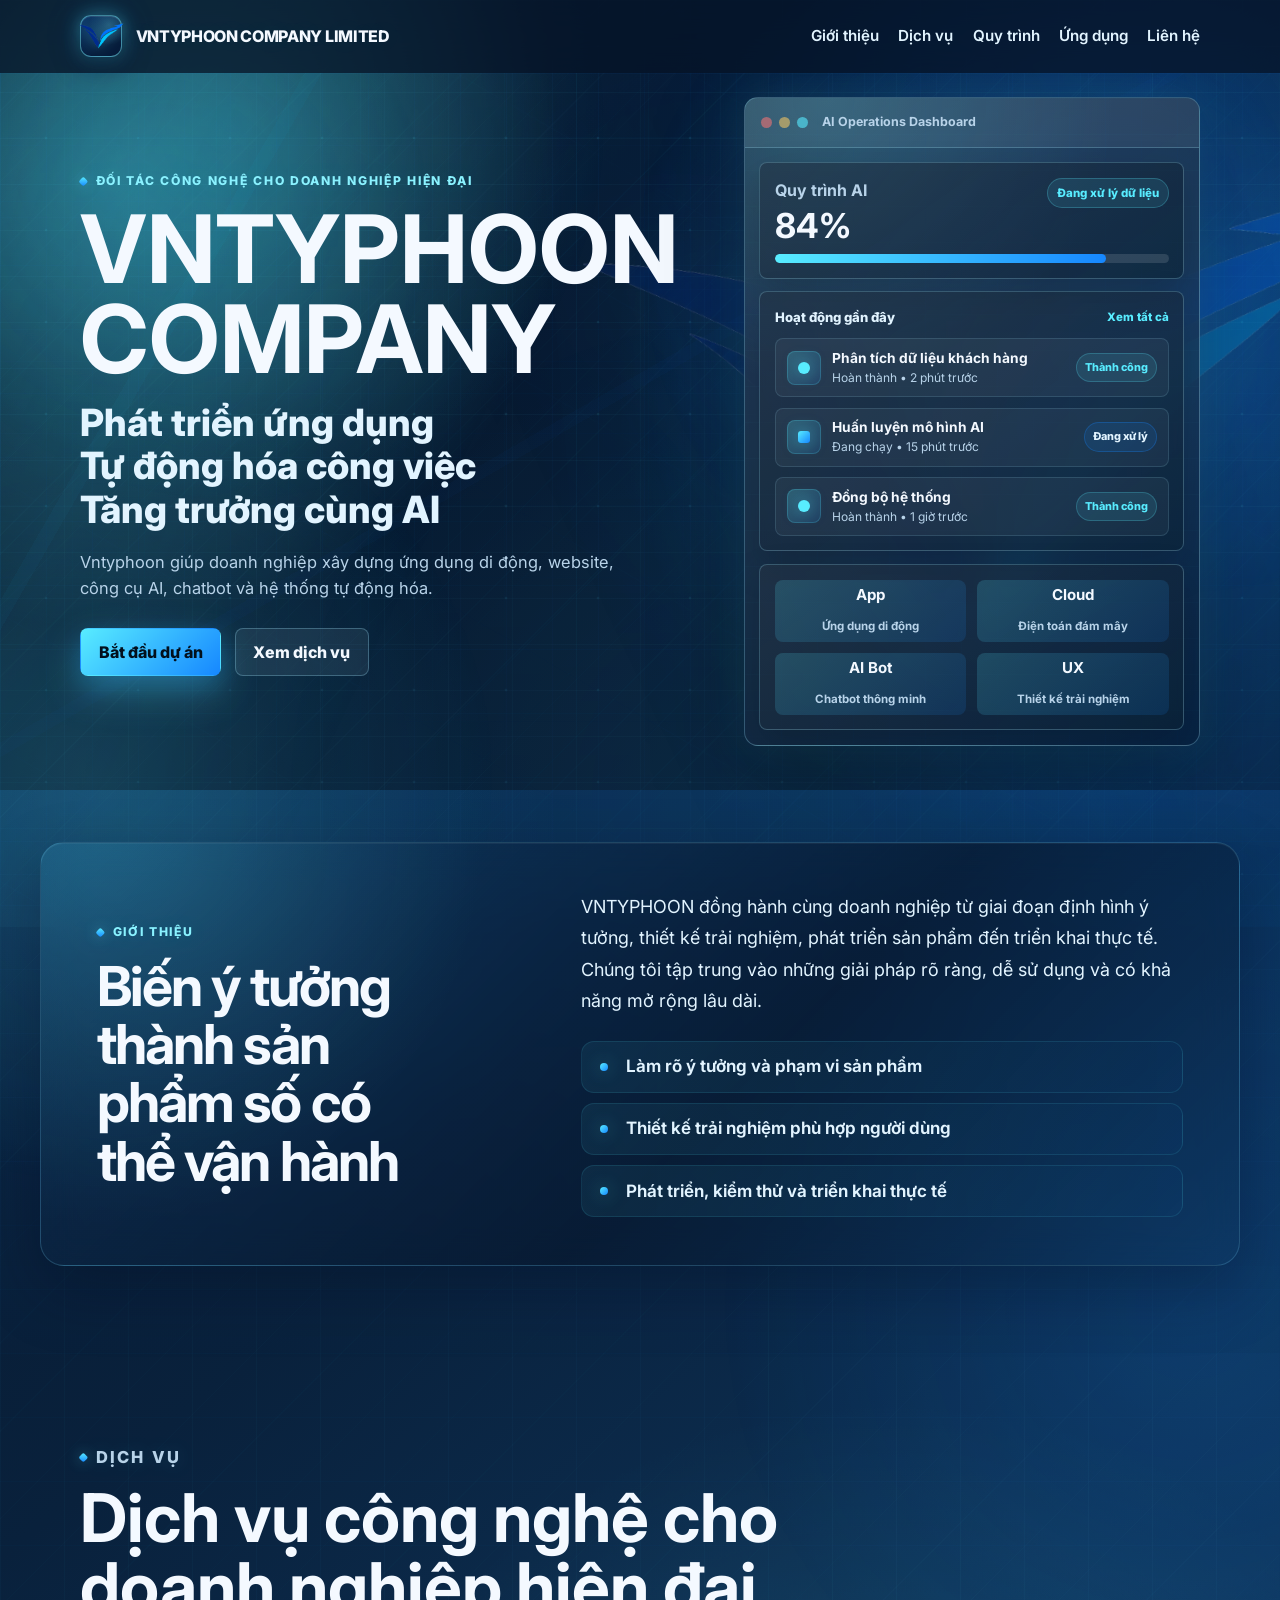
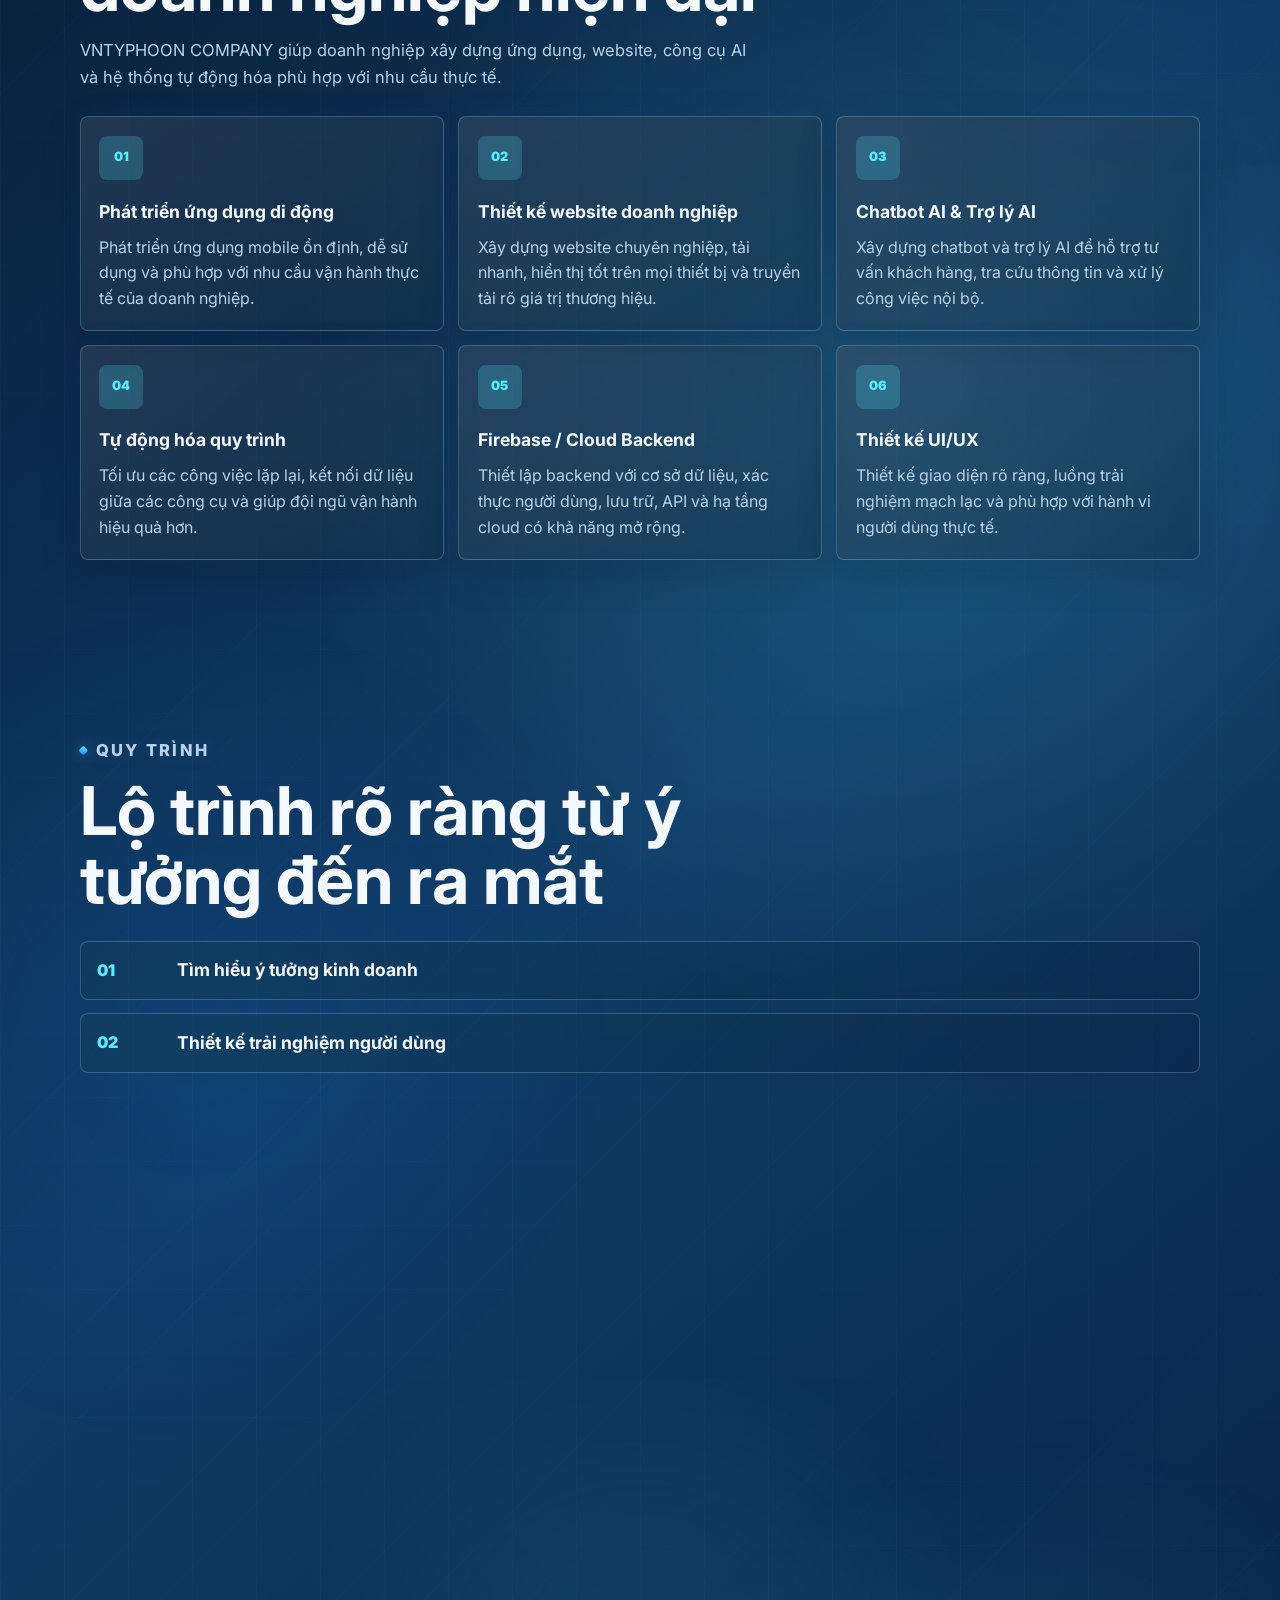
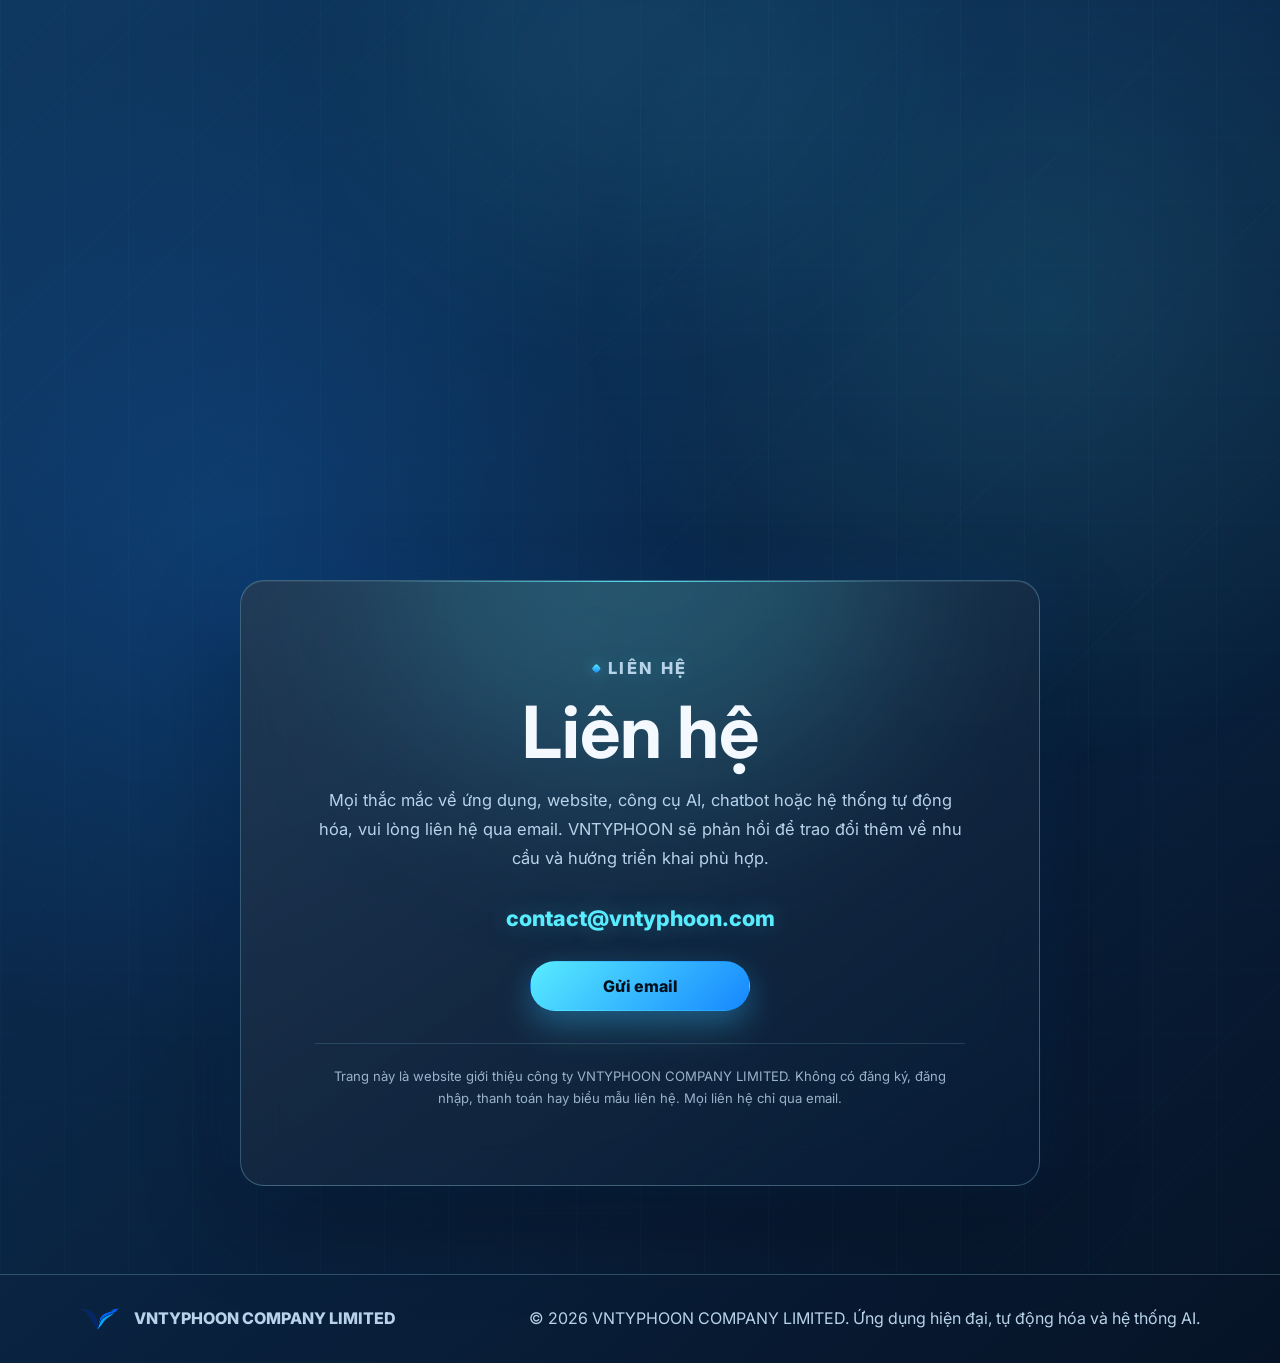
==== commit 6a60f79f: "Remove projects section and add Tarot Queen app" ====
--- a/index.html
+++ b/index.html
@@ -37,7 +37,6 @@
         <a href="#services">Dịch vụ</a>
         <a href="#process">Quy trình</a>
         <a href="#apps">Ứng dụng</a>
-        <a href="#projects">Dự án</a>
         <a href="#contact">Liên hệ</a>
       </nav>
     </div>
@@ -221,74 +220,77 @@
       <div class="container">
         <div class="section-heading apps-heading reveal">
           <p class="eyebrow">ỨNG DỤNG ĐANG PHÁT TRIỂN</p>
-          <h2>TimTim</h2>
-          <p>TimTim là sản phẩm ứng dụng đang được VNTYPHOON phát triển, tập trung vào trải nghiệm kết nối đơn giản, an toàn và dễ sử dụng trên thiết bị di động.</p>
-        </div>
-
-        <article class="timtim-card reveal" data-policy-card>
-          <div class="timtim-card-main">
-            <div class="timtim-card-header">
-              <span class="timtim-icon" aria-hidden="true">
-              <svg viewBox="0 0 32 32" focusable="false">
-                  <rect x="9" y="3.5" width="14" height="25" rx="3" />
-                  <path d="M13.5 7h5M14.5 24.5h3" />
-                  <path d="M16 19.5s-5-3.1-5-6.5c0-2.8 3.6-3.7 5-1.3 1.4-2.4 5-1.5 5 1.3 0 3.4-5 6.5-5 6.5Z" />
-              </svg>
-              </span>
-              <div class="timtim-title-row">
-                <h3>TimTim</h3>
-                <span class="timtim-status">Đang phát triển</span>
-              </div>
-            </div>
-            <p>Ứng dụng kết nối người dùng theo hướng chân thành, an toàn và dễ sử dụng. TimTim được thiết kế để hỗ trợ giao tiếp, gặp gỡ và tạo ra những kết nối có ý nghĩa hơn.</p>
-            <button class="policy-toggle" type="button" aria-expanded="false" aria-controls="timtim-policy-panel" data-policy-toggle>
-              <span data-policy-label>Xem chính sách</span>
-              <svg viewBox="0 0 20 20" aria-hidden="true" focusable="false">
-                <path d="m5 7.5 5 5 5-5" />
-              </svg>
-            </button>
-          </div>
-
-          <div class="timtim-policy-panel" id="timtim-policy-panel" data-policy-panel hidden>
-            <p>Thông tin và chính sách</p>
-            <div class="policy-links">
-              <a href="timtim-privacy/">Chính sách bảo mật</a>
-              <a href="timtim-terms/">Điều khoản sử dụng</a>
-              <a href="timtim-account-deletion/">Xóa tài khoản</a>
-            </div>
-          </div>
-        </article>
-      </div>
-    </section>
-
-    <section class="section projects-section" id="projects">
-      <div class="container">
-        <div class="section-heading reveal">
-          <p class="eyebrow">DỰ ÁN MẪU</p>
-          <h2><span>Một số giải pháp VNTYPHOON</span><br /><span>có thể xây dựng</span></h2>
-          <p>Các ví dụ dưới đây là những loại sản phẩm số mà VNTYPHOON COMPANY có thể thiết kế, phát triển và hỗ trợ ra mắt cho doanh nghiệp.</p>
-        </div>
-
-        <div class="card-grid project-grid">
-          <article class="card project-card reveal">
-            <h3>Trợ lý AI cho doanh nghiệp</h3>
-            <p>Hỗ trợ tra cứu thông tin, tóm tắt nội dung và xử lý tác vụ nội bộ.</p>
-          </article>
-          <article class="card project-card reveal">
-            <h3>Ứng dụng đặt lịch</h3>
-            <p>Quản lý lịch hẹn, khách hàng, khung giờ và thông báo trong một hệ thống.</p>
-          </article>
-          <article class="card project-card reveal">
-            <h3>Ứng dụng kết nối người dùng</h3>
-            <p>Kết nối người dùng, nhu cầu và dịch vụ bằng luồng trải nghiệm rõ ràng.</p>
-          </article>
-          <article class="card project-card reveal">
-            <h3>Website công ty</h3>
-            <p>Giới thiệu thương hiệu, dịch vụ và thông tin liên hệ một cách chuyên nghiệp.</p>
-          </article>
-          <article class="card project-card reveal">
-            <h3>Bảng quản trị admin</h3>
-            <p>Quản lý người dùng, nội dung, dữ liệu và quy trình vận hành tập trung.</p>
+          <h2>Ứng dụng VNTYPHOON đang phát triển</h2>
+          <p>Các sản phẩm dưới đây đang được VNTYPHOON xây dựng và hoàn thiện, tập trung vào trải nghiệm dễ dùng, tính thực tế và khả năng mở rộng lâu dài.</p>
+        </div>
+
+        <div class="apps-grid">
+          <article class="timtim-card reveal" data-policy-card>
+            <div class="timtim-card-main">
+              <div class="timtim-card-header">
+                <span class="timtim-icon" aria-hidden="true">
+                  <svg viewBox="0 0 32 32" focusable="false">
+                    <rect x="9" y="3.5" width="14" height="25" rx="3" />
+                    <path d="M13.5 7h5M14.5 24.5h3" />
+                    <path d="M16 19.5s-5-3.1-5-6.5c0-2.8 3.6-3.7 5-1.3 1.4-2.4 5-1.5 5 1.3 0 3.4-5 6.5-5 6.5Z" />
+                  </svg>
+                </span>
+                <div class="timtim-title-row">
+                  <h3>TimTim</h3>
+                  <span class="timtim-status">Đang phát triển</span>
+                </div>
+              </div>
+              <p>Ứng dụng kết nối người dùng theo hướng chân thành, an toàn và dễ sử dụng. TimTim được thiết kế để hỗ trợ giao tiếp, gặp gỡ và tạo ra những kết nối có ý nghĩa hơn.</p>
+              <button class="policy-toggle" type="button" aria-expanded="false" aria-controls="timtim-policy-panel" data-policy-toggle>
+                <span data-policy-label>Xem chính sách</span>
+                <svg viewBox="0 0 20 20" aria-hidden="true" focusable="false">
+                  <path d="m5 7.5 5 5 5-5" />
+                </svg>
+              </button>
+            </div>
+
+            <div class="timtim-policy-panel" id="timtim-policy-panel" data-policy-panel hidden>
+              <p>Thông tin và chính sách</p>
+              <div class="policy-links">
+                <a href="timtim-privacy/">Chính sách bảo mật</a>
+                <a href="timtim-terms/">Điều khoản sử dụng</a>
+                <a href="timtim-account-deletion/">Xóa tài khoản</a>
+              </div>
+            </div>
+          </article>
+
+          <article class="timtim-card reveal" data-policy-card>
+            <div class="timtim-card-main">
+              <div class="timtim-card-header">
+                <span class="timtim-icon" aria-hidden="true">
+                  <svg viewBox="0 0 32 32" focusable="false">
+                    <rect x="8" y="5" width="16" height="22" rx="2.5" />
+                    <path d="M16 9.5v13M11.5 16h9" />
+                    <path d="m16 11 1.3 3.7L21 16l-3.7 1.3L16 21l-1.3-3.7L11 16l3.7-1.3L16 11Z" />
+                  </svg>
+                </span>
+                <div class="timtim-title-row">
+                  <h3>Tarot Queen</h3>
+                  <span class="timtim-status">Đang phát triển</span>
+                </div>
+              </div>
+              <p>Ứng dụng tarot dành cho người dùng muốn khám phá thông điệp mỗi ngày, lưu lại trải bài và trải nghiệm nội dung tinh thần theo cách nhẹ nhàng, trực quan và dễ sử dụng.</p>
+              <button class="policy-toggle" type="button" aria-expanded="false" aria-controls="tarot-queen-policy-panel" data-policy-toggle>
+                <span data-policy-label>Xem chính sách</span>
+                <svg viewBox="0 0 20 20" aria-hidden="true" focusable="false">
+                  <path d="m5 7.5 5 5 5-5" />
+                </svg>
+              </button>
+            </div>
+
+            <div class="timtim-policy-panel" id="tarot-queen-policy-panel" data-policy-panel hidden>
+              <p>Thông tin và chính sách</p>
+              <div class="policy-links">
+                <a href="tarot-queen-privacy/">Chính sách bảo mật</a>
+                <a href="tarot-queen-terms/">Điều khoản sử dụng</a>
+                <a href="tarot-queen-account-deletion/">Xóa tài khoản</a>
+              </div>
+            </div>
           </article>
         </div>
       </div>
--- a/styles.css
+++ b/styles.css
@@ -152,7 +152,6 @@
 #about,
 #process,
 #apps,
-#projects,
 #contact {
   scroll-margin-top: 96px;
 }
@@ -913,8 +912,7 @@
   font-weight: 900;
 }
 
-.about-section,
-.projects-section {
+.about-section {
   background:
     radial-gradient(circle at 14% 10%, rgba(88, 236, 255, 0.09), transparent 24rem),
     linear-gradient(180deg, rgba(22, 135, 255, 0.14), rgba(13, 41, 73, 0.08));
@@ -1007,25 +1005,6 @@
   transform: translateY(-50%);
 }
 
-.projects-section h2 {
-  max-width: 860px;
-  font-size: clamp(1.9rem, 4.6vw, 3.25rem);
-  line-height: 1.08;
-}
-
-.projects-section {
-  padding-top: 4.75rem;
-}
-
-.projects-section .section-heading {
-  max-width: 880px;
-}
-
-.projects-section .section-heading p:not(.eyebrow) {
-  max-width: 760px;
-  line-height: 1.72;
-}
-
 .process-list {
   display: grid;
   gap: 0.8rem;
@@ -1054,20 +1033,6 @@
 
 .process-step h3 {
   margin: 0;
-}
-
-.project-card {
-  min-height: 168px;
-  display: flex;
-  flex-direction: column;
-}
-
-.project-card h3 {
-  line-height: 1.28;
-}
-
-.project-card p {
-  line-height: 1.68;
 }
 
 .apps-section {
@@ -1106,13 +1071,23 @@
   line-height: 1.7;
 }
 
+.apps-grid {
+  position: relative;
+  display: grid;
+  align-items: start;
+  gap: 1rem;
+  width: 100%;
+  max-width: 1080px;
+  margin-inline: auto;
+}
+
 .timtim-card {
   position: relative;
   isolation: isolate;
   overflow: hidden;
   width: 100%;
-  max-width: 800px;
-  margin-inline: auto;
+  max-width: none;
+  margin-inline: 0;
   border: 1px solid rgba(163, 232, 255, 0.27);
   border-radius: 20px;
   background:
@@ -1141,7 +1116,7 @@
 }
 
 .timtim-card-main {
-  padding: clamp(1.35rem, 4vw, 2rem);
+  padding: clamp(1.25rem, 3vw, 1.6rem);
 }
 
 .timtim-card-header {
@@ -1208,8 +1183,8 @@
   max-width: 66ch;
   margin: 0 0 1.15rem;
   color: var(--muted);
-  font-size: 1rem;
-  line-height: 1.7;
+  font-size: 0.96rem;
+  line-height: 1.65;
 }
 
 .policy-toggle {
@@ -1266,7 +1241,7 @@
 .timtim-policy-panel {
   border-top: 1px solid rgba(163, 232, 255, 0.16);
   background: rgba(4, 17, 33, 0.34);
-  padding: 1rem clamp(1.35rem, 4vw, 2rem) 1.25rem;
+  padding: 1rem clamp(1.25rem, 3vw, 1.6rem) 1.2rem;
   cursor: default;
   animation: policy-panel-in 200ms ease-out;
 }
@@ -1523,6 +1498,10 @@
   --reveal-delay: 90ms;
 }
 
+.apps-grid > .timtim-card.is-visible:nth-child(2) {
+  --reveal-delay: 135ms;
+}
+
 .contact-panel.is-visible {
   --reveal-delay: 70ms;
 }
@@ -1550,15 +1529,13 @@
 
 @media (hover: hover) and (pointer: fine) {
   .service-card:hover,
-  .project-card:hover,
   .timtim-card:hover,
   .contact-panel:hover {
     translate: 0 -4px;
     border-color: rgba(88, 236, 255, 0.46);
   }
 
-  .service-card:hover,
-  .project-card:hover {
+  .service-card:hover {
     box-shadow:
       0 20px 48px rgba(0, 0, 0, 0.22),
       0 0 34px rgba(88, 236, 255, 0.13);
@@ -1700,8 +1677,7 @@
 }
 
 @media (min-width: 640px) {
-  .services-grid,
-  .project-grid {
+  .services-grid {
     grid-template-columns: repeat(2, minmax(0, 1fr));
   }
 
@@ -1729,7 +1705,6 @@
   #about,
   #process,
   #apps,
-  #projects,
   #contact {
     scroll-margin-top: 112px;
   }
@@ -1764,6 +1739,10 @@
     padding: 3rem 3.5rem;
   }
 
+  .apps-grid {
+    grid-template-columns: repeat(2, minmax(0, 1fr));
+  }
+
 }
 
 @media (min-width: 960px) {
@@ -1772,18 +1751,10 @@
     padding-bottom: 2.75rem;
   }
 
-  .projects-section {
-    padding-top: 6.25rem;
-  }
-
   .services-grid {
     grid-template-columns: repeat(3, minmax(0, 1fr));
   }
 
-  .project-grid {
-    grid-template-columns: repeat(3, minmax(0, 1fr));
-    gap: 1rem;
-  }
 }
 
 @media (min-width: 1200px) {
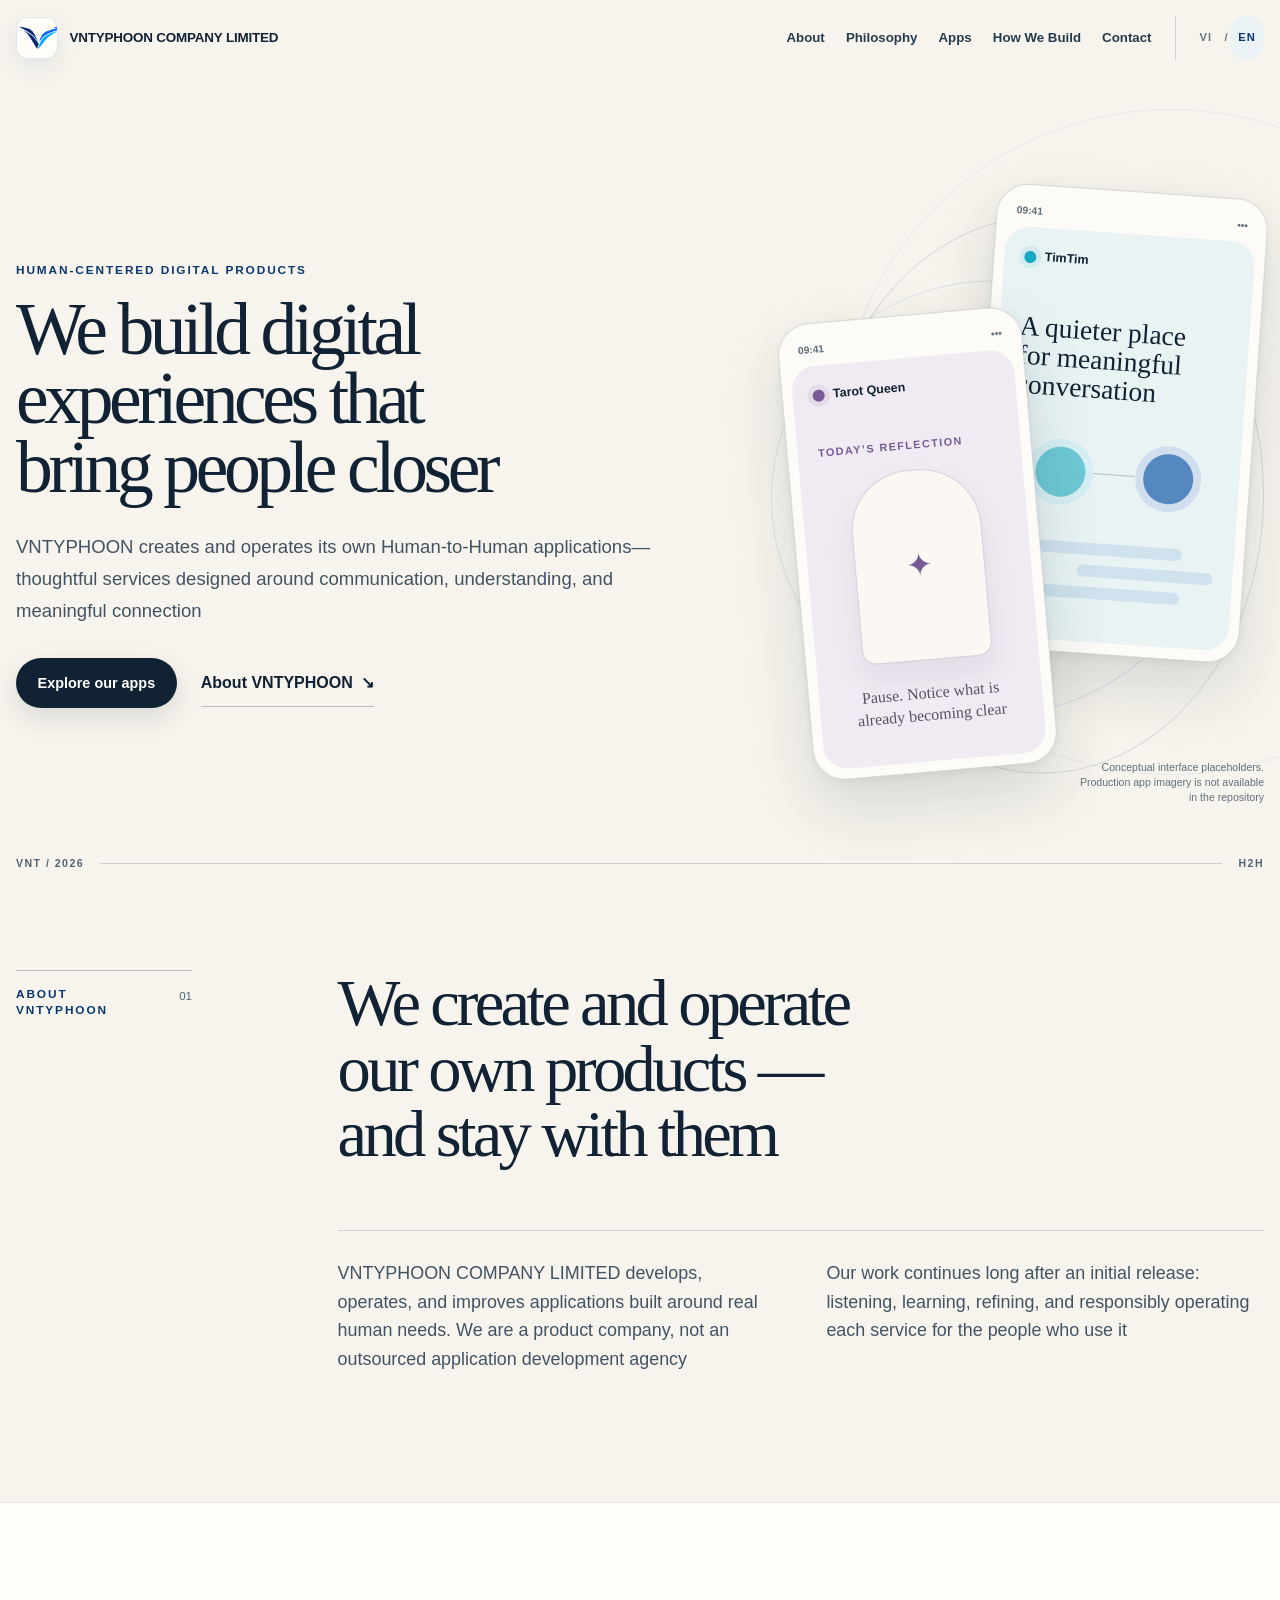
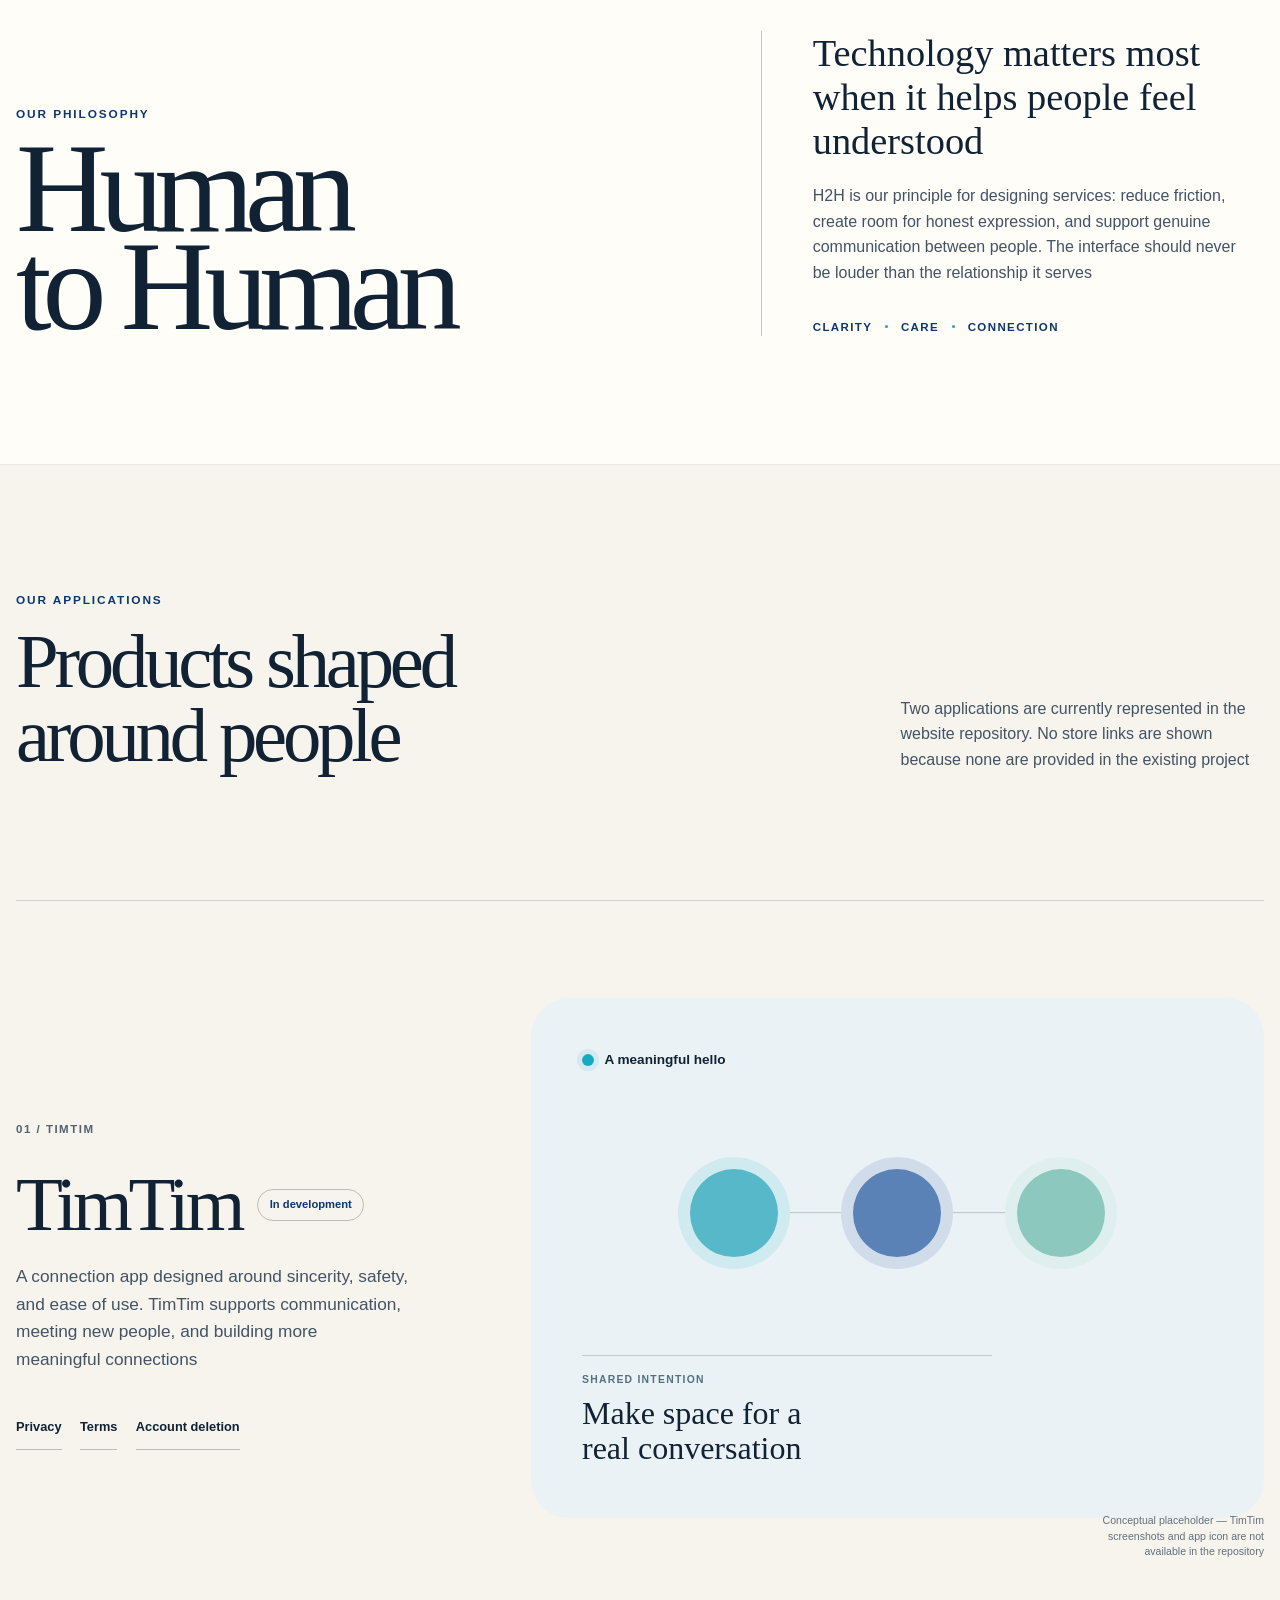
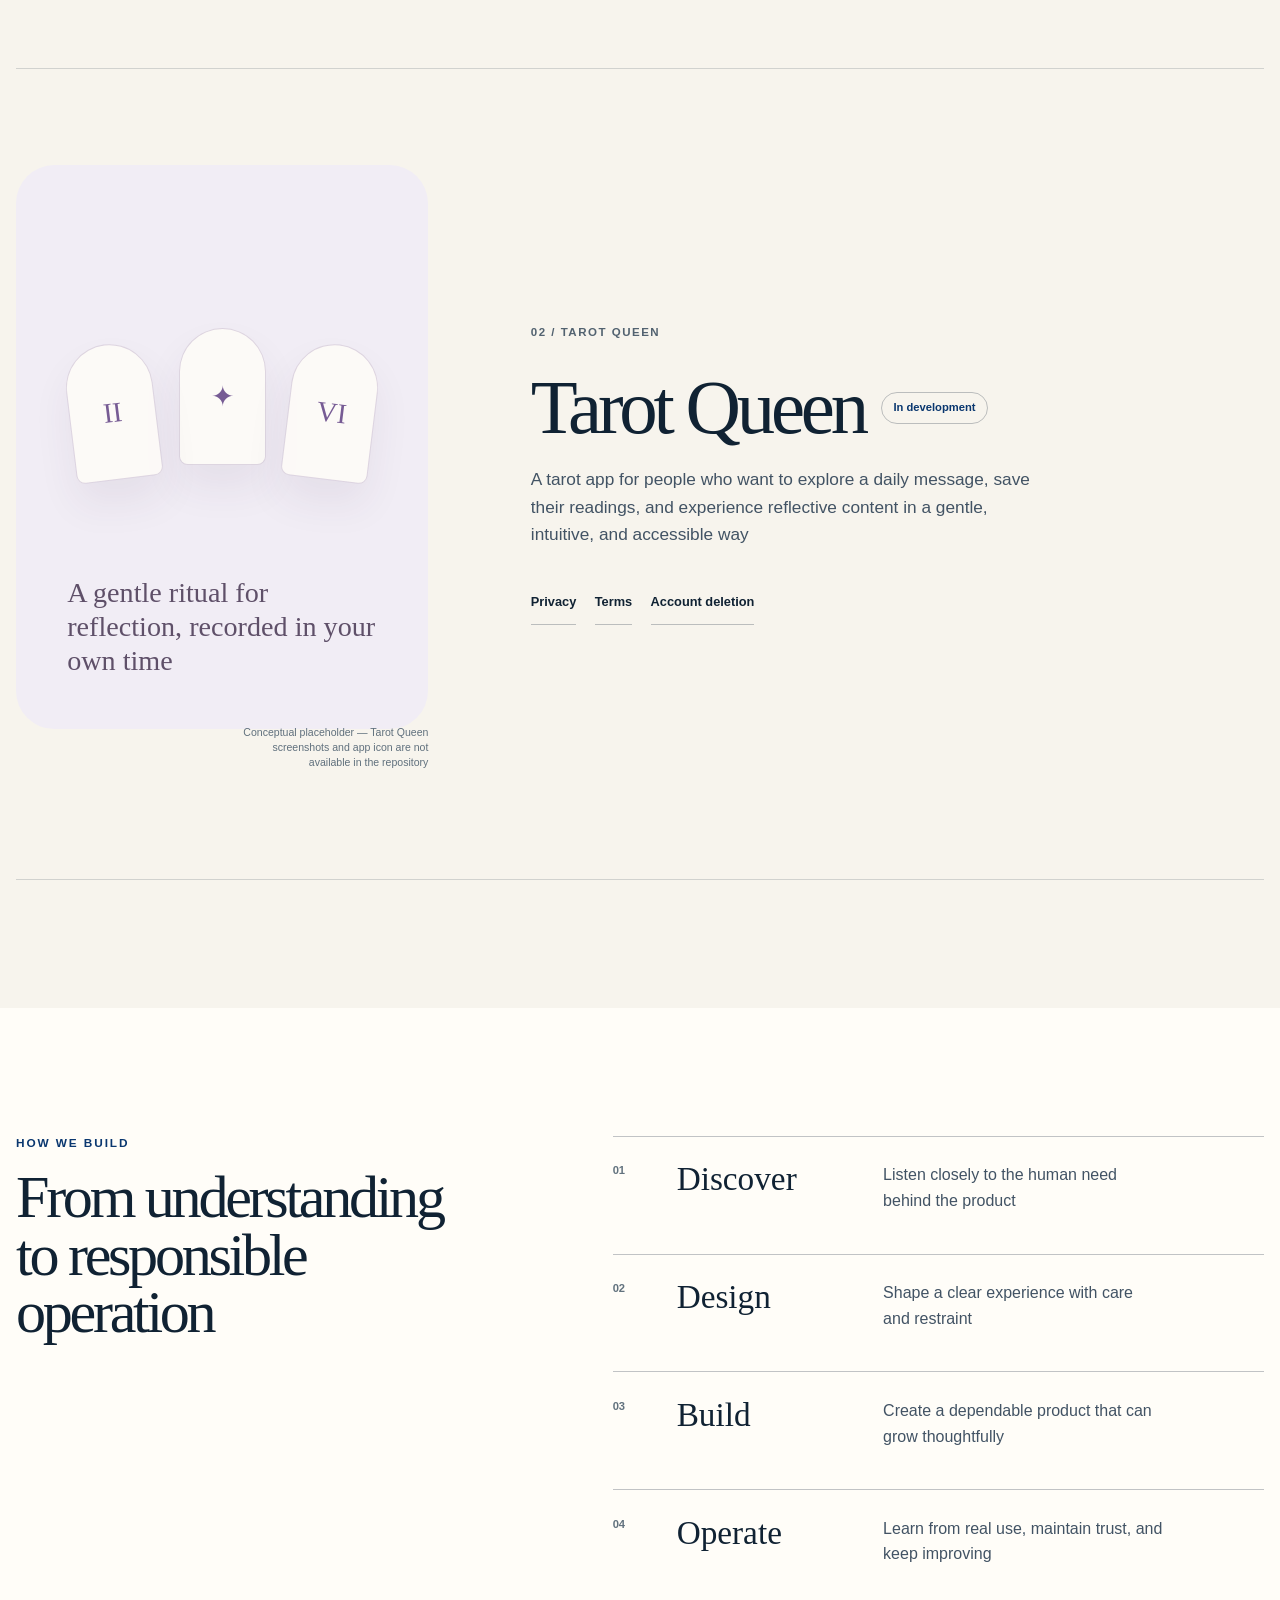
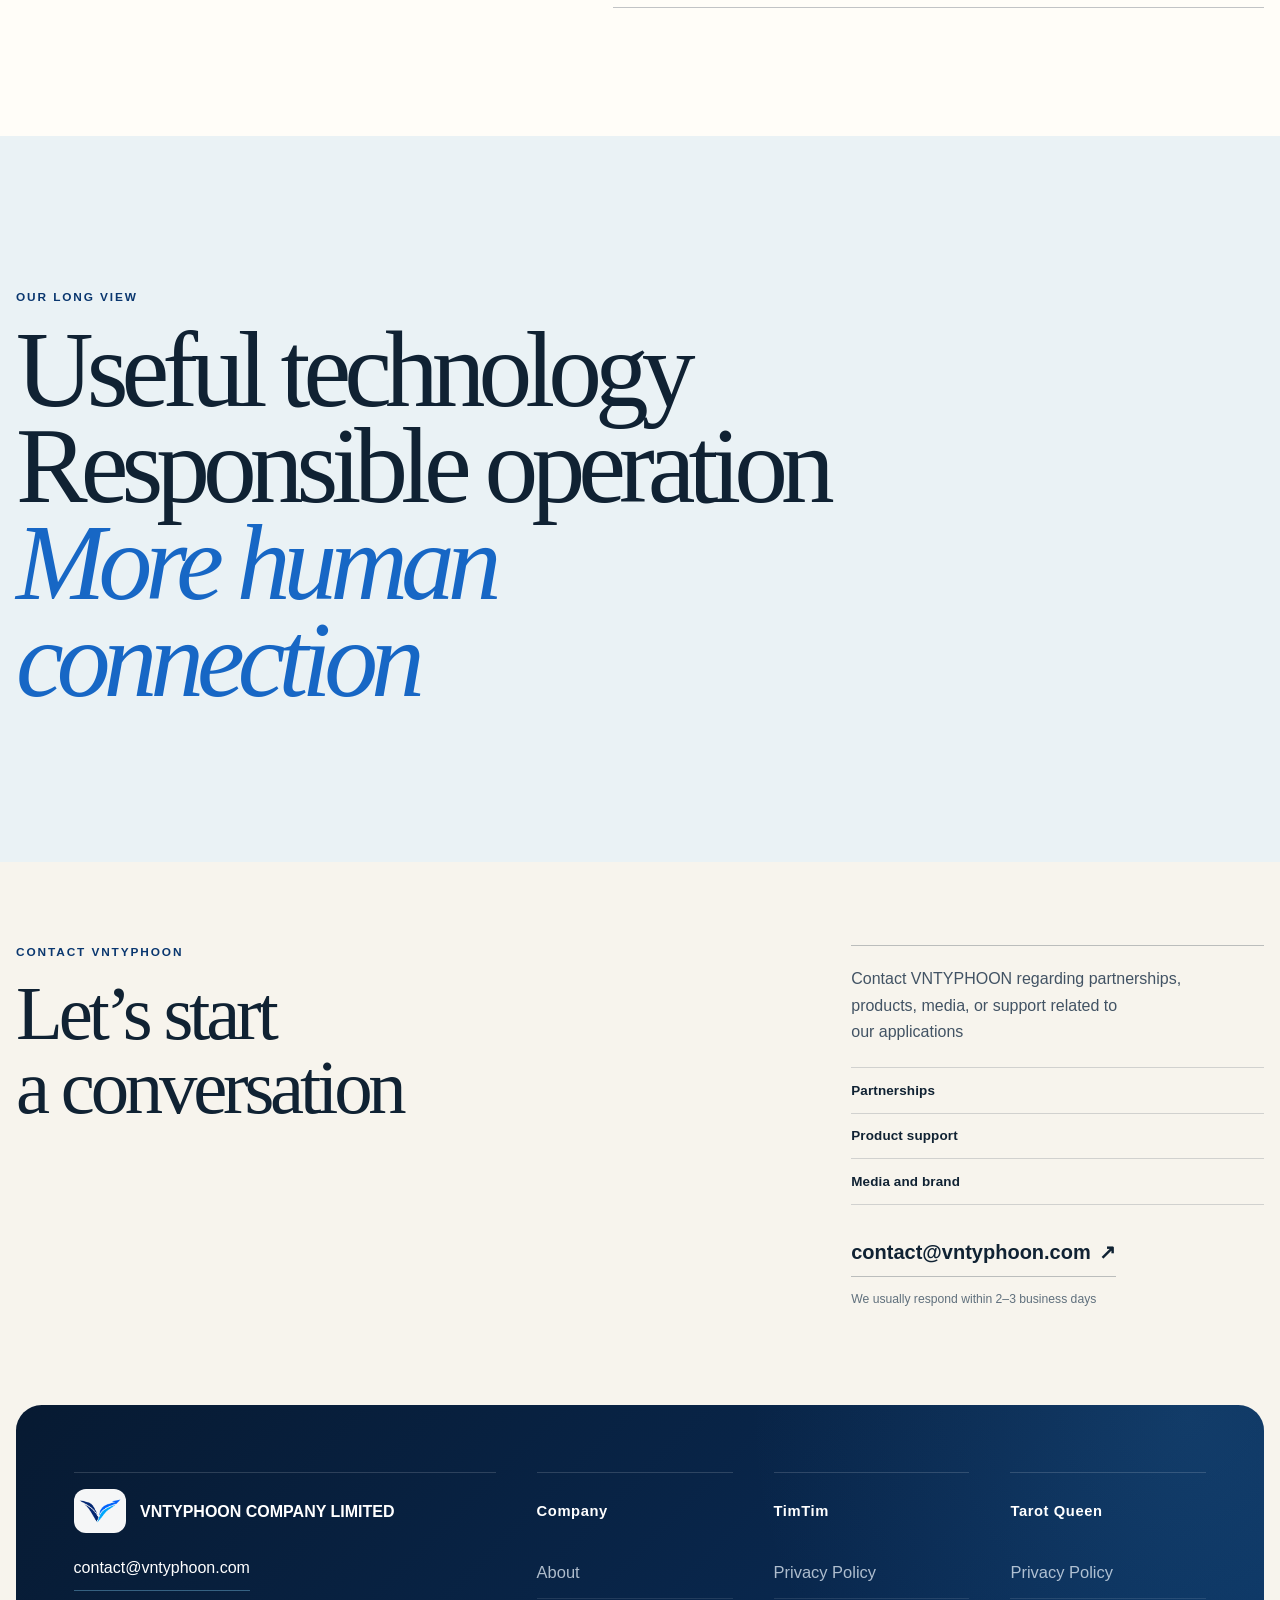
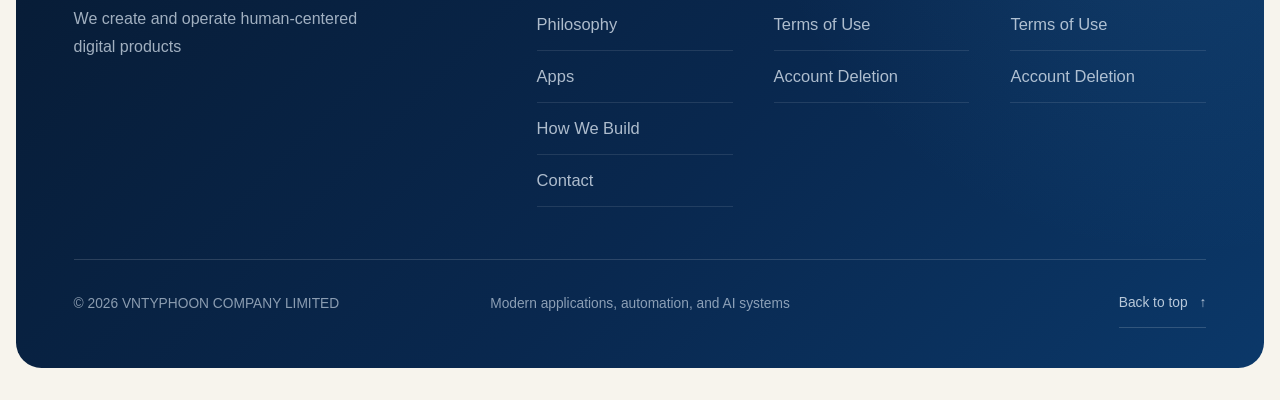
==== commit f0b6d645: "feat: prepare VNTYPHOON V2 production root" ====
--- a/index.html
+++ b/index.html
@@ -1,325 +1,280 @@
 <!DOCTYPE html>
-<html lang="vi">
+<html lang="en">
 <head>
   <meta charset="UTF-8" />
-  <meta name="google-site-verification" content="-GU5ykD8LEvi59P13ltTi3tPg5S7Ytns7guahe-p3Ss" />
   <meta name="viewport" content="width=device-width, initial-scale=1" />
-  <title>Vntyphoon | Ứng dụng, tự động hóa và hệ thống AI</title>
-  <meta name="description" content="Vntyphoon giúp doanh nghiệp xây dựng ứng dụng di động, website, công cụ AI, chatbot và hệ thống tự động hóa." />
-  <meta name="theme-color" content="#071426" />
-  <link rel="preconnect" href="https://fonts.googleapis.com" />
-  <link rel="preconnect" href="https://fonts.gstatic.com" crossorigin />
-  <link href="https://fonts.googleapis.com/css2?family=Inter:wght@400;500;600;700;800&display=swap" rel="stylesheet" />
-  <link rel="icon" type="image/png" href="assets/favicon/vntyphoon-favicon-wing.png" />
-  <link rel="shortcut icon" type="image/png" href="assets/favicon/vntyphoon-favicon-wing.png" />
-  <link rel="apple-touch-icon" href="assets/favicon/vntyphoon-favicon-wing.png" />
+  <title>VNTYPHOON</title>
+  <meta name="description" content="" />
+  <link rel="canonical" href="/" />
+  <meta name="theme-color" content="#f7f4ed" />
+  <link rel="icon" href="/favicon.ico?v=20260719b" sizes="any" />
+  <link rel="icon" type="image/png" sizes="32x32" href="/favicon-32x32.png?v=20260719b" />
+  <link rel="icon" type="image/png" sizes="16x16" href="/favicon-16x16.png?v=20260719b" />
+  <link rel="apple-touch-icon" sizes="180x180" href="/apple-touch-icon.png?v=20260719b" />
   <link rel="stylesheet" href="styles.css" />
+  <script>document.documentElement.classList.add("js-enabled");</script>
+  <script src="locales.js" defer></script>
+  <script src="script.js" defer></script>
 </head>
 <body>
-  <a class="skip-link" href="#main">Bỏ qua đến nội dung</a>
+  <a class="skip-link" href="#main-content" data-i18n="skip.content"></a>
 
   <header class="site-header" data-header>
-    <div class="container nav">
-      <a class="brand" href="#top" aria-label="Trang chủ Vntyphoon">
-        <span class="brand-logo-badge" aria-hidden="true">
-          <img class="brand-mark" src="assets/logo/vntyphoon-wing-v-transparent.png" alt="" />
+    <div class="shell header-inner">
+      <a class="brand" href="#top" aria-label="" data-i18n-aria-label="brand.home">
+        <span class="brand-mark" aria-hidden="true">
+          <img src="assets/logo/vntyphoon-wing-v-transparent.png" width="1098" height="653" alt="" />
         </span>
         <span class="brand-name">VNTYPHOON COMPANY LIMITED</span>
       </a>
 
-      <button class="nav-toggle" type="button" aria-label="Mở menu" aria-expanded="false" data-nav-toggle>
-        <span></span>
-        <span></span>
+      <button class="nav-toggle" type="button" aria-expanded="false" aria-controls="primary-navigation" data-nav-toggle>
+        <span data-i18n="nav.menu"></span>
+        <span class="nav-toggle-lines" aria-hidden="true"><i></i><i></i></span>
       </button>
 
-      <nav class="nav-links" aria-label="Điều hướng chính" data-nav-links>
-        <a href="#about">Giới thiệu</a>
-        <a href="#services">Dịch vụ</a>
-        <a href="#process">Quy trình</a>
-        <a href="#apps">Ứng dụng</a>
-        <a href="#contact">Liên hệ</a>
+      <nav class="primary-nav" id="primary-navigation" aria-label="" data-i18n-aria-label="nav.primary" data-nav>
+        <a href="#about" data-i18n="nav.about"></a>
+        <a href="#philosophy" data-i18n="nav.philosophy"></a>
+        <a href="#apps" data-i18n="nav.apps"></a>
+        <a href="#build" data-i18n="nav.build"></a>
+        <a href="#contact" data-i18n="nav.contact"></a>
+        <div class="language-selector" role="group" aria-label="" data-i18n-aria-label="language.selector">
+          <button type="button" data-language="vi" aria-pressed="false" aria-label="" data-i18n-aria-label="language.vi">VI</button>
+          <span aria-hidden="true">/</span>
+          <button type="button" data-language="en" aria-pressed="false" aria-label="" data-i18n-aria-label="language.en">EN</button>
+        </div>
       </nav>
     </div>
   </header>
 
-  <main id="main">
-    <section class="hero section" id="top">
-      <div class="hero-brand-shape" data-hero-brand-shape aria-hidden="true">
-        <img src="assets/logo/vntyphoon-wing-v-transparent.png" alt="" draggable="false" />
-      </div>
-
-      <div class="container hero-grid">
+  <main id="main-content">
+    <section class="hero" id="top" aria-labelledby="hero-title">
+      <div class="shell hero-grid">
         <div class="hero-copy">
-          <p class="eyebrow">ĐỐI TÁC CÔNG NGHỆ CHO DOANH NGHIỆP HIỆN ĐẠI</p>
-          <h1>VNTYPHOON COMPANY</h1>
-          <p class="tagline">Phát triển ứng dụng<br />Tự động hóa công việc<br />Tăng trưởng cùng AI</p>
-          <p class="hero-description">
-            Vntyphoon giúp doanh nghiệp xây dựng ứng dụng di động, website,<br class="desktop-break" />
-            công cụ AI, chatbot và hệ thống tự động hóa.
-          </p>
-          <div class="hero-actions">
-            <a class="button button-primary" href="#contact">Bắt đầu dự án</a>
-            <a class="button button-secondary" href="#services">Xem dịch vụ</a>
-          </div>
-        </div>
-
-        <div class="product-visual" role="img" aria-label="Bản xem trước dashboard AI và phần mềm">
-          <div class="visual-top">
-            <span></span>
-            <span></span>
-            <span></span>
-            <p>AI Operations Dashboard</p>
-          </div>
-          <div class="visual-body">
-            <div class="signal-panel">
-              <div>
-                <p>Quy trình AI</p>
-                <strong>84%</strong>
+          <p class="kicker hero-enter" style="--enter-delay: 40ms" data-i18n="hero.kicker"></p>
+          <h1 class="hero-enter" id="hero-title" style="--enter-delay: 100ms" data-i18n-lines="hero.title"></h1>
+          <p class="hero-intro hero-enter" style="--enter-delay: 170ms" data-i18n="hero.intro"></p>
+          <div class="hero-actions hero-enter" style="--enter-delay: 230ms">
+            <a class="button button-primary" href="#apps" data-i18n="hero.primaryAction"></a>
+            <a class="text-link" href="#about"><span data-i18n="hero.secondaryAction"></span> <span aria-hidden="true">↘</span></a>
+          </div>
+        </div>
+
+        <figure class="hero-visual hero-enter" style="--enter-delay: 180ms" aria-labelledby="hero-visual-caption" data-drift="0.24">
+          <div class="editorial-orbit orbit-one" aria-hidden="true"></div>
+          <div class="editorial-orbit orbit-two" aria-hidden="true"></div>
+
+          <div class="phone phone-timtim" aria-label="" data-i18n-aria-label="hero.timtimLabel">
+            <div class="phone-bar"><span>09:41</span><span aria-hidden="true">•••</span></div>
+            <div class="phone-screen">
+              <div class="app-mini-brand"><span class="app-dot timtim-dot"></span><strong>TimTim</strong></div>
+              <p class="phone-lead" data-i18n="hero.timtimLead"></p>
+              <div class="profile-pair" aria-hidden="true">
+                <span></span><i></i><span></span>
               </div>
-              <span class="status-pill">Đang xử lý dữ liệu</span>
-              <div class="bar"><span></span></div>
-            </div>
-
-            <div class="activity-panel">
-              <div class="activity-header">
-                <p>Hoạt động gần đây</p>
-                <span>Xem tất cả</span>
-              </div>
-              <div class="activity-row">
-                <span class="activity-icon"></span>
-                <div>
-                  <h3>Phân tích dữ liệu khách hàng</h3>
-                  <p>Hoàn thành • 2 phút trước</p>
-                </div>
-                <span class="activity-badge success">Thành công</span>
-              </div>
-              <div class="activity-row">
-                <span class="activity-icon active"></span>
-                <div>
-                  <h3>Huấn luyện mô hình AI</h3>
-                  <p>Đang chạy • 15 phút trước</p>
-                </div>
-                <span class="activity-badge processing">Đang xử lý</span>
-              </div>
-              <div class="activity-row">
-                <span class="activity-icon"></span>
-                <div>
-                  <h3>Đồng bộ hệ thống</h3>
-                  <p>Hoàn thành • 1 giờ trước</p>
-                </div>
-                <span class="activity-badge success">Thành công</span>
-              </div>
-            </div>
-
-            <div class="metric-grid">
-              <span><strong>App</strong><small>Ứng dụng di động</small></span>
-              <span><strong>Cloud</strong><small>Điện toán đám mây</small></span>
-              <span><strong>AI Bot</strong><small>Chatbot thông minh</small></span>
-              <span><strong>UX</strong><small>Thiết kế trải nghiệm</small></span>
-            </div>
-          </div>
-        </div>
-      </div>
-    </section>
-
-    <section class="section about-section" id="about">
-      <div class="about-container about-grid reveal">
-        <div class="about-heading">
-          <p class="eyebrow">GIỚI THIỆU</p>
-          <h2>Biến ý tưởng thành sản phẩm số có thể vận hành</h2>
-        </div>
-        <div class="about-copy">
-          <p>
-            VNTYPHOON đồng hành cùng doanh nghiệp từ giai đoạn định hình ý tưởng, thiết kế trải nghiệm, phát triển sản phẩm đến triển khai thực tế. Chúng tôi tập trung vào những giải pháp rõ ràng, dễ sử dụng và có khả năng mở rộng lâu dài.
-          </p>
-          <ul class="about-points" aria-label="Cách VNTYPHOON đồng hành cùng doanh nghiệp">
-            <li>Làm rõ ý tưởng và phạm vi sản phẩm</li>
-            <li>Thiết kế trải nghiệm phù hợp người dùng</li>
-            <li>Phát triển, kiểm thử và triển khai thực tế</li>
+              <div class="message-lines" aria-hidden="true"><i></i><i></i><i></i></div>
+            </div>
+          </div>
+
+          <div class="phone phone-tarot" aria-label="" data-i18n-aria-label="hero.tarotLabel">
+            <div class="phone-bar"><span>09:41</span><span aria-hidden="true">•••</span></div>
+            <div class="phone-screen">
+              <div class="app-mini-brand"><span class="app-dot tarot-dot"></span><strong>Tarot Queen</strong></div>
+              <p class="phone-overline" data-i18n="hero.tarotOverline"></p>
+              <div class="tarot-card-symbol" aria-hidden="true"><span>✦</span></div>
+              <p class="phone-note" data-i18n="hero.tarotNote"></p>
+            </div>
+          </div>
+
+          <figcaption id="hero-visual-caption" data-i18n="hero.caption"></figcaption>
+        </figure>
+      </div>
+      <div class="hero-index shell" aria-hidden="true"><span>VNT / 2026</span><i></i><span>H2H</span></div>
+    </section>
+
+    <section class="section about" id="about" aria-labelledby="about-title">
+      <div class="shell editorial-split">
+        <div class="section-label reveal">
+          <p class="kicker" data-i18n="about.kicker"></p>
+          <span>01</span>
+        </div>
+        <div class="editorial-content">
+          <h2 class="statement reveal" id="about-title" data-i18n-lines="about.title"></h2>
+          <div class="two-column-copy reveal">
+            <p data-i18n="about.bodyOne"></p>
+            <p data-i18n="about.bodyTwo"></p>
+          </div>
+        </div>
+      </div>
+    </section>
+
+    <section class="section philosophy" id="philosophy" aria-labelledby="philosophy-title">
+      <div class="shell philosophy-layout">
+        <div class="philosophy-title reveal">
+          <p class="kicker" data-i18n="philosophy.kicker"></p>
+          <h2 id="philosophy-title" data-i18n-lines="philosophy.title"></h2>
+        </div>
+        <div class="philosophy-copy reveal">
+          <p class="philosophy-lead" data-i18n="philosophy.lead"></p>
+          <p data-i18n="philosophy.body"></p>
+          <div class="principle-line" aria-label="" data-i18n-aria-label="philosophy.principlesLabel">
+            <span data-i18n="philosophy.clarity"></span><i></i><span data-i18n="philosophy.care"></span><i></i><span data-i18n="philosophy.connection"></span>
+          </div>
+        </div>
+      </div>
+    </section>
+
+    <section class="section apps" id="apps" aria-labelledby="apps-title">
+      <div class="shell">
+        <header class="apps-heading reveal">
+          <div>
+            <p class="kicker" data-i18n="apps.kicker"></p>
+            <h2 id="apps-title" data-i18n-lines="apps.title"></h2>
+          </div>
+          <p data-i18n="apps.intro"></p>
+        </header>
+
+        <article class="app-story app-timtim">
+          <div class="app-copy reveal">
+            <p class="app-number">01 / TimTim</p>
+            <div class="app-title-line">
+              <h3>TimTim</h3>
+              <span data-i18n="apps.status"></span>
+            </div>
+            <p class="app-description" data-i18n="apps.timtimDescription"></p>
+            <nav class="app-policy-links" aria-label="" data-i18n-aria-label="apps.timtimPoliciesLabel">
+              <a href="timtim-privacy/" data-i18n="apps.privacy"></a>
+              <a href="timtim-terms/" data-i18n="apps.terms"></a>
+              <a href="timtim-account-deletion/" data-i18n="apps.accountDeletion"></a>
+            </nav>
+          </div>
+          <figure class="app-visual timtim-visual reveal" data-drift="0.14">
+            <div class="visual-window" aria-hidden="true">
+              <div class="visual-heading"><span class="app-dot timtim-dot"></span><strong data-i18n="apps.timtimVisualHeading"></strong></div>
+              <div class="connection-map"><span></span><i></i><span></span><i></i><span></span></div>
+              <div class="conversation-card"><small data-i18n="apps.timtimVisualLabel"></small><strong data-i18n="apps.timtimVisualMessage"></strong></div>
+            </div>
+            <figcaption data-i18n="apps.timtimCaption"></figcaption>
+          </figure>
+        </article>
+
+        <article class="app-story app-tarot">
+          <div class="app-copy reveal">
+            <p class="app-number">02 / Tarot Queen</p>
+            <div class="app-title-line">
+              <h3>Tarot Queen</h3>
+              <span data-i18n="apps.status"></span>
+            </div>
+            <p class="app-description" data-i18n="apps.tarotDescription"></p>
+            <nav class="app-policy-links" aria-label="" data-i18n-aria-label="apps.tarotPoliciesLabel">
+              <a href="tarot-queen-privacy/" data-i18n="apps.privacy"></a>
+              <a href="tarot-queen-terms/" data-i18n="apps.terms"></a>
+              <a href="tarot-queen-account-deletion/" data-i18n="apps.accountDeletion"></a>
+            </nav>
+          </div>
+          <figure class="app-visual tarot-visual reveal" data-drift="0.14">
+            <div class="visual-window" aria-hidden="true">
+              <div class="tarot-spread"><span>II</span><span>✦</span><span>VI</span></div>
+              <p class="tarot-caption" data-i18n="apps.tarotVisualMessage"></p>
+            </div>
+            <figcaption data-i18n="apps.tarotCaption"></figcaption>
+          </figure>
+        </article>
+      </div>
+    </section>
+
+    <section class="section build" id="build" aria-labelledby="build-title">
+      <div class="shell build-layout">
+        <header class="build-heading reveal">
+          <p class="kicker" data-i18n="build.kicker"></p>
+          <h2 id="build-title" data-i18n-lines="build.title"></h2>
+        </header>
+        <ol class="build-stages">
+          <li class="reveal"><span>01</span><h3 data-i18n="build.discoverTitle"></h3><p data-i18n="build.discoverBody"></p></li>
+          <li class="reveal"><span>02</span><h3 data-i18n="build.designTitle"></h3><p data-i18n="build.designBody"></p></li>
+          <li class="reveal"><span>03</span><h3 data-i18n="build.buildTitle"></h3><p data-i18n="build.buildBody"></p></li>
+          <li class="reveal"><span>04</span><h3 data-i18n="build.operateTitle"></h3><p data-i18n="build.operateBody"></p></li>
+        </ol>
+      </div>
+    </section>
+
+    <section class="vision" aria-labelledby="vision-title">
+      <div class="shell reveal">
+        <p class="kicker" data-i18n="vision.kicker"></p>
+        <h2 id="vision-title" data-i18n-lines="vision.title"></h2>
+      </div>
+    </section>
+
+    <section class="section contact" id="contact" aria-labelledby="contact-title">
+      <div class="shell contact-layout">
+        <div class="reveal">
+          <p class="kicker" data-i18n="contact.kicker"></p>
+          <h2 id="contact-title" data-i18n-lines="contact.title"></h2>
+        </div>
+        <div class="contact-action reveal">
+          <p class="contact-intro" data-i18n="contact.body"></p>
+          <ul class="contact-topics" aria-label="" data-i18n-aria-label="contact.topicsLabel">
+            <li data-i18n="contact.topicPartnerships"></li>
+            <li data-i18n="contact.topicSupport"></li>
+            <li data-i18n="contact.topicMedia"></li>
           </ul>
-        </div>
-      </div>
-    </section>
-
-    <section class="section" id="services">
-      <div class="container">
-        <div class="section-heading reveal">
-          <p class="eyebrow">DỊCH VỤ</p>
-          <h2>Dịch vụ công nghệ cho doanh nghiệp hiện đại</h2>
-          <p>VNTYPHOON COMPANY giúp doanh nghiệp xây dựng ứng dụng, website, công cụ AI và hệ thống tự động hóa phù hợp với nhu cầu thực tế.</p>
-        </div>
-
-        <div class="card-grid services-grid">
-          <article class="card service-card reveal">
-            <span class="icon" aria-hidden="true">01</span>
-            <h3>Phát triển ứng dụng di động</h3>
-            <p>Phát triển ứng dụng mobile ổn định, dễ sử dụng và phù hợp với nhu cầu vận hành thực tế của doanh nghiệp.</p>
-          </article>
-          <article class="card service-card reveal">
-            <span class="icon" aria-hidden="true">02</span>
-            <h3>Thiết kế website doanh nghiệp</h3>
-            <p>Xây dựng website chuyên nghiệp, tải nhanh, hiển thị tốt trên mọi thiết bị và truyền tải rõ giá trị thương hiệu.</p>
-          </article>
-          <article class="card service-card reveal">
-            <span class="icon" aria-hidden="true">03</span>
-            <h3>Chatbot AI & Trợ lý AI</h3>
-            <p>Xây dựng chatbot và trợ lý AI để hỗ trợ tư vấn khách hàng, tra cứu thông tin và xử lý công việc nội bộ.</p>
-          </article>
-          <article class="card service-card reveal">
-            <span class="icon" aria-hidden="true">04</span>
-            <h3>Tự động hóa quy trình</h3>
-            <p>Tối ưu các công việc lặp lại, kết nối dữ liệu giữa các công cụ và giúp đội ngũ vận hành hiệu quả hơn.</p>
-          </article>
-          <article class="card service-card reveal">
-            <span class="icon" aria-hidden="true">05</span>
-            <h3>Firebase / Cloud Backend</h3>
-            <p>Thiết lập backend với cơ sở dữ liệu, xác thực người dùng, lưu trữ, API và hạ tầng cloud có khả năng mở rộng.</p>
-          </article>
-          <article class="card service-card reveal">
-            <span class="icon" aria-hidden="true">06</span>
-            <h3>Thiết kế UI/UX</h3>
-            <p>Thiết kế giao diện rõ ràng, luồng trải nghiệm mạch lạc và phù hợp với hành vi người dùng thực tế.</p>
-          </article>
-        </div>
-      </div>
-    </section>
-
-    <section class="section" id="process">
-      <div class="container">
-        <div class="section-heading reveal">
-          <p class="eyebrow">QUY TRÌNH</p>
-          <h2>Lộ trình rõ ràng từ ý tưởng đến ra mắt</h2>
-        </div>
-
-        <ol class="process-list">
-          <li class="process-step reveal">
-            <span>01</span>
-            <h3>Tìm hiểu ý tưởng kinh doanh</h3>
-          </li>
-          <li class="process-step reveal">
-            <span>02</span>
-            <h3>Thiết kế trải nghiệm người dùng</h3>
-          </li>
-          <li class="process-step reveal">
-            <span>03</span>
-            <h3>Xây dựng app hoặc website</h3>
-          </li>
-          <li class="process-step reveal">
-            <span>04</span>
-            <h3>Kết nối AI và hệ thống backend</h3>
-          </li>
-          <li class="process-step reveal">
-            <span>05</span>
-            <h3>Kiểm thử và ra mắt</h3>
-          </li>
-        </ol>
-      </div>
-    </section>
-
-    <section class="section apps-section" id="apps">
-      <div class="container">
-        <div class="section-heading apps-heading reveal">
-          <p class="eyebrow">ỨNG DỤNG ĐANG PHÁT TRIỂN</p>
-          <h2>Ứng dụng VNTYPHOON đang phát triển</h2>
-          <p>Các sản phẩm dưới đây đang được VNTYPHOON xây dựng và hoàn thiện, tập trung vào trải nghiệm dễ dùng, tính thực tế và khả năng mở rộng lâu dài.</p>
-        </div>
-
-        <div class="apps-grid">
-          <article class="timtim-card reveal" data-policy-card>
-            <div class="timtim-card-main">
-              <div class="timtim-card-header">
-                <span class="timtim-icon" aria-hidden="true">
-                  <svg viewBox="0 0 32 32" focusable="false">
-                    <rect x="9" y="3.5" width="14" height="25" rx="3" />
-                    <path d="M13.5 7h5M14.5 24.5h3" />
-                    <path d="M16 19.5s-5-3.1-5-6.5c0-2.8 3.6-3.7 5-1.3 1.4-2.4 5-1.5 5 1.3 0 3.4-5 6.5-5 6.5Z" />
-                  </svg>
-                </span>
-                <div class="timtim-title-row">
-                  <h3>TimTim</h3>
-                  <span class="timtim-status">Đang phát triển</span>
-                </div>
-              </div>
-              <p>Ứng dụng kết nối người dùng theo hướng chân thành, an toàn và dễ sử dụng. TimTim được thiết kế để hỗ trợ giao tiếp, gặp gỡ và tạo ra những kết nối có ý nghĩa hơn.</p>
-              <button class="policy-toggle" type="button" aria-expanded="false" aria-controls="timtim-policy-panel" data-policy-toggle>
-                <span data-policy-label>Xem chính sách</span>
-                <svg viewBox="0 0 20 20" aria-hidden="true" focusable="false">
-                  <path d="m5 7.5 5 5 5-5" />
-                </svg>
-              </button>
-            </div>
-
-            <div class="timtim-policy-panel" id="timtim-policy-panel" data-policy-panel hidden>
-              <p>Thông tin và chính sách</p>
-              <div class="policy-links">
-                <a href="timtim-privacy/">Chính sách bảo mật</a>
-                <a href="timtim-terms/">Điều khoản sử dụng</a>
-                <a href="timtim-account-deletion/">Xóa tài khoản</a>
-              </div>
-            </div>
-          </article>
-
-          <article class="timtim-card reveal" data-policy-card>
-            <div class="timtim-card-main">
-              <div class="timtim-card-header">
-                <span class="timtim-icon" aria-hidden="true">
-                  <svg viewBox="0 0 32 32" focusable="false">
-                    <rect x="8" y="5" width="16" height="22" rx="2.5" />
-                    <path d="M16 9.5v13M11.5 16h9" />
-                    <path d="m16 11 1.3 3.7L21 16l-3.7 1.3L16 21l-1.3-3.7L11 16l3.7-1.3L16 11Z" />
-                  </svg>
-                </span>
-                <div class="timtim-title-row">
-                  <h3>Tarot Queen</h3>
-                  <span class="timtim-status">Đang phát triển</span>
-                </div>
-              </div>
-              <p>Ứng dụng tarot dành cho người dùng muốn khám phá thông điệp mỗi ngày, lưu lại trải bài và trải nghiệm nội dung tinh thần theo cách nhẹ nhàng, trực quan và dễ sử dụng.</p>
-              <button class="policy-toggle" type="button" aria-expanded="false" aria-controls="tarot-queen-policy-panel" data-policy-toggle>
-                <span data-policy-label>Xem chính sách</span>
-                <svg viewBox="0 0 20 20" aria-hidden="true" focusable="false">
-                  <path d="m5 7.5 5 5 5-5" />
-                </svg>
-              </button>
-            </div>
-
-            <div class="timtim-policy-panel" id="tarot-queen-policy-panel" data-policy-panel hidden>
-              <p>Thông tin và chính sách</p>
-              <div class="policy-links">
-                <a href="tarot-queen-privacy/">Chính sách bảo mật</a>
-                <a href="tarot-queen-terms/">Điều khoản sử dụng</a>
-                <a href="tarot-queen-account-deletion/">Xóa tài khoản</a>
-              </div>
-            </div>
-          </article>
-        </div>
-      </div>
-    </section>
-
-    <section class="section contact-section" id="contact">
-      <div class="container">
-        <div class="contact-panel reveal">
-          <p class="eyebrow">LIÊN HỆ</p>
-          <h2>Liên hệ</h2>
-          <p class="contact-description">Mọi thắc mắc về ứng dụng, website, công cụ AI, chatbot hoặc hệ thống tự động hóa, vui lòng liên hệ qua email. VNTYPHOON sẽ phản hồi để trao đổi thêm về nhu cầu và hướng triển khai phù hợp.</p>
-          <a class="contact-email" href="mailto:contact@vntyphoon.com">contact@vntyphoon.com</a>
-          <a class="button contact-button" href="mailto:contact@vntyphoon.com">Gửi email</a>
-          <p class="contact-note">Trang này là website giới thiệu công ty VNTYPHOON COMPANY LIMITED. Không có đăng ký, đăng nhập, thanh toán hay biểu mẫu liên hệ. Mọi liên hệ chỉ qua email.</p>
+          <a class="email-link" href="mailto:contact@vntyphoon.com">contact@vntyphoon.com <span aria-hidden="true">↗</span></a>
+          <p class="contact-response" data-i18n="contact.responseTime"></p>
         </div>
       </div>
     </section>
   </main>
 
-  <footer class="site-footer">
-    <div class="container footer-inner">
-      <a class="brand" href="#top" aria-label="Trang chủ Vntyphoon">
-        <img class="brand-mark" src="assets/logo/vntyphoon-wing-v-transparent.png" alt="" aria-hidden="true" />
-        <span>VNTYPHOON COMPANY LIMITED</span>
-      </a>
-      <p>© 2026 VNTYPHOON COMPANY LIMITED. Ứng dụng hiện đại, tự động hóa và hệ thống AI.</p>
+  <footer class="site-footer" id="policies">
+    <div class="shell footer-panel">
+      <div class="footer-grid">
+        <section class="footer-company" aria-labelledby="footer-company-title">
+          <div class="footer-brand">
+            <span class="footer-brand-mark" aria-hidden="true">
+              <img src="assets/logo/vntyphoon-wing-v-transparent.png" width="1098" height="653" alt="" />
+            </span>
+            <div>
+              <strong id="footer-company-title">VNTYPHOON COMPANY LIMITED</strong>
+            </div>
+          </div>
+          <a class="footer-email" href="mailto:contact@vntyphoon.com">contact@vntyphoon.com</a>
+          <p class="footer-description" data-i18n="footer.description"></p>
+        </section>
+
+        <nav class="footer-navigation" aria-labelledby="footer-navigation-title">
+          <p class="footer-column-title" id="footer-navigation-title" data-i18n="footer.navigationLabel"></p>
+          <a href="#about" data-i18n="nav.about"></a>
+          <a href="#philosophy" data-i18n="nav.philosophy"></a>
+          <a href="#apps" data-i18n="nav.apps"></a>
+          <a href="#build" data-i18n="nav.build"></a>
+          <a href="#contact" data-i18n="nav.contact"></a>
+        </nav>
+
+        <nav class="policy-group" aria-labelledby="footer-timtim-title">
+          <p id="footer-timtim-title">TimTim</p>
+          <a href="timtim-privacy/" data-i18n="footer.privacy"></a>
+          <a href="timtim-terms/" data-i18n="footer.terms"></a>
+          <a href="timtim-account-deletion/" data-i18n="footer.accountDeletion"></a>
+        </nav>
+
+        <nav class="policy-group" aria-labelledby="footer-tarot-title">
+          <p id="footer-tarot-title">Tarot Queen</p>
+          <a href="tarot-queen-privacy/" data-i18n="footer.privacy"></a>
+          <a href="tarot-queen-terms/" data-i18n="footer.terms"></a>
+          <a href="tarot-queen-account-deletion/" data-i18n="footer.accountDeletion"></a>
+        </nav>
+      </div>
+
+      <div class="footer-bottom">
+        <p>© 2026 VNTYPHOON COMPANY LIMITED</p>
+        <p data-i18n="footer.statement"></p>
+        <a class="footer-top-link" href="#top">
+          <span data-i18n="footer.backToTop"></span>
+          <span aria-hidden="true">↑</span>
+        </a>
+      </div>
     </div>
   </footer>
-
-  <script src="script.js"></script>
 </body>
 </html>
--- a/styles.css
+++ b/styles.css
@@ -1,113 +1,56 @@
-﻿:root {
-  --bg: #081a31;
-  --bg-soft: #0d2949;
-  --bg-elevated: #143a62;
-  --surface: rgba(210, 240, 255, 0.09);
-  --surface-strong: rgba(214, 246, 255, 0.16);
-  --border: rgba(163, 232, 255, 0.24);
-  --text: #f4f9ff;
-  --muted: #b8d3e9;
-  --muted-strong: #e2f4ff;
-  --blue: #1687ff;
-  --cyan: #58ecff;
-  --cyan-soft: rgba(88, 236, 255, 0.2);
-  --shadow: 0 24px 72px rgba(0, 0, 0, 0.32);
-  --radius: 8px;
-  --max-width: 1120px;
-  --motion-ease: cubic-bezier(0.22, 1, 0.36, 1);
-}
-
-* {
+:root {
+  --paper: #f7f4ed;
+  --paper-strong: #fffdf8;
+  --paper-blue: #eaf2f5;
+  --paper-violet: #f1edf5;
+  --ink: #102233;
+  --ink-soft: #425364;
+  --line: rgba(16, 34, 51, 0.16);
+  --line-strong: rgba(16, 34, 51, 0.26);
+  --blue: #1767c5;
+  --blue-deep: #0a376f;
+  --cyan: #18a9c2;
+  --violet: #765b94;
+  --shell: 1320px;
+  --header-height: 76px;
+  --font-display: "Iowan Old Style", "Palatino Linotype", "Book Antiqua", Palatino, Georgia, serif;
+  --font-sans: Inter, ui-sans-serif, -apple-system, BlinkMacSystemFont, "Segoe UI", sans-serif;
+  --ease: cubic-bezier(0.22, 1, 0.36, 1);
+}
+
+*,
+*::before,
+*::after {
   box-sizing: border-box;
 }
 
 html {
+  min-width: 320px;
+  background: var(--paper);
   scroll-behavior: smooth;
-  background: #061326;
 }
 
 body {
-  position: relative;
-  isolation: isolate;
+  min-width: 320px;
   margin: 0;
-  min-width: 320px;
-  color: var(--text);
-  background:
-    radial-gradient(circle at 9% 4%, rgba(88, 236, 255, 0.36), transparent 28rem),
-    radial-gradient(circle at 88% 8%, rgba(22, 135, 255, 0.34), transparent 32rem),
-    radial-gradient(circle at 70% 44%, rgba(88, 236, 255, 0.16), transparent 38rem),
-    radial-gradient(circle at 18% 82%, rgba(22, 135, 255, 0.18), transparent 32rem),
-    linear-gradient(142deg, #061326 0%, #09213c 28%, #103c67 53%, #0b2a4d 73%, #061326 100%);
-  font-family: Inter, system-ui, -apple-system, BlinkMacSystemFont, "Segoe UI", sans-serif;
+  overflow-x: clip;
+  color: var(--ink);
+  background: var(--paper);
+  font-family: var(--font-sans);
+  font-size: 1rem;
   line-height: 1.6;
-}
-
-body::before {
-  content: "";
-  position: fixed;
-  inset: 0;
-  z-index: 0;
-  pointer-events: none;
-  background:
-    linear-gradient(rgba(88, 236, 255, 0.052) 1px, transparent 1px),
-    linear-gradient(90deg, rgba(22, 135, 255, 0.048) 1px, transparent 1px),
-    radial-gradient(circle, rgba(88, 236, 255, 0.13) 1px, transparent 1.7px),
-    radial-gradient(circle at 18% 14%, rgba(88, 236, 255, 0.22), transparent 24rem),
-    radial-gradient(circle at 92% 20%, rgba(22, 135, 255, 0.22), transparent 27rem),
-    radial-gradient(circle at 58% 88%, rgba(88, 236, 255, 0.11), transparent 31rem);
-  background-size: 46px 46px, 46px 46px, 92px 92px, auto, auto, auto;
-  -webkit-mask-image: linear-gradient(to bottom, rgba(0, 0, 0, 0.96), rgba(0, 0, 0, 0.74) 58%, rgba(0, 0, 0, 0.52));
-  mask-image: linear-gradient(to bottom, rgba(0, 0, 0, 0.96), rgba(0, 0, 0, 0.74) 58%, rgba(0, 0, 0, 0.52));
-  opacity: 0.78;
-}
-
-body::after {
-  content: "";
-  position: fixed;
-  inset: -3%;
-  z-index: 0;
-  pointer-events: none;
-  background:
-    linear-gradient(115deg, transparent 0%, rgba(88, 236, 255, 0.082) 20%, transparent 42%),
-    linear-gradient(245deg, transparent 8%, rgba(22, 135, 255, 0.075) 34%, transparent 58%),
-    repeating-linear-gradient(135deg, transparent 0 24px, rgba(88, 236, 255, 0.024) 24px 25px, transparent 25px 50px),
-    repeating-linear-gradient(30deg, transparent 0 58px, rgba(22, 135, 255, 0.016) 58px 59px, transparent 59px 116px);
-  opacity: 0.82;
-  transform-origin: center;
-  animation: ambient-glow-drift 28s ease-in-out infinite alternate;
-  will-change: transform;
-}
-
-main,
-.site-footer {
-  position: relative;
-  z-index: 1;
-}
-
-main {
-  isolation: isolate;
-}
-
-main::before {
-  content: "";
-  position: absolute;
-  inset: 0;
-  z-index: 0;
-  pointer-events: none;
-  background:
-    radial-gradient(circle at 7% 16%, rgba(88, 236, 255, 0.18), transparent 26rem),
-    radial-gradient(circle at 93% 28%, rgba(22, 135, 255, 0.19), transparent 30rem),
-    radial-gradient(circle at 15% 58%, rgba(22, 135, 255, 0.13), transparent 27rem),
-    radial-gradient(circle at 82% 78%, rgba(88, 236, 255, 0.14), transparent 30rem),
-    linear-gradient(90deg, rgba(88, 236, 255, 0.034) 1px, transparent 1px),
-    linear-gradient(rgba(22, 135, 255, 0.032) 1px, transparent 1px),
-    repeating-linear-gradient(135deg, transparent 0 30px, rgba(88, 236, 255, 0.018) 30px 31px, transparent 31px 62px);
-  background-size: auto, auto, auto, auto, 64px 64px, 64px 64px, auto;
-  opacity: 0.82;
+  text-rendering: optimizeLegibility;
+  -webkit-font-smoothing: antialiased;
 }
 
 body.nav-open {
   overflow: hidden;
+}
+
+img,
+svg {
+  display: block;
+  max-width: 100%;
 }
 
 a {
@@ -115,20 +58,69 @@
   text-decoration: none;
 }
 
+button,
+a {
+  -webkit-tap-highlight-color: transparent;
+}
+
 button {
+  color: inherit;
   font: inherit;
+}
+
+p,
+h1,
+h2,
+h3,
+figure {
+  margin-top: 0;
+}
+
+h1,
+h2,
+h3 {
+  text-wrap: balance;
+}
+
+:lang(vi),
+:lang(en) {
+  word-break: normal;
+  overflow-wrap: normal;
+  hyphens: none;
+}
+
+:lang(ko) {
+  word-break: keep-all;
+  overflow-wrap: normal;
+  hyphens: none;
+}
+
+[data-i18n-lines] {
+  word-break: normal;
+  overflow-wrap: normal;
+  hyphens: none;
+  text-wrap: balance;
+}
+
+[data-i18n-lines] > .editorial-line {
+  display: block;
+}
+
+:focus-visible {
+  outline: 3px solid #1476d4;
+  outline-offset: 4px;
 }
 
 .skip-link {
   position: fixed;
-  top: 1rem;
-  left: 1rem;
+  top: 0.75rem;
+  left: 0.75rem;
   z-index: 100;
-  transform: translateY(-150%);
-  border-radius: var(--radius);
-  background: var(--cyan);
-  color: #02101d;
+  transform: translateY(-180%);
+  border-radius: 999px;
+  background: var(--ink);
   padding: 0.75rem 1rem;
+  color: white;
   font-weight: 700;
   transition: transform 180ms ease;
 }
@@ -137,1668 +129,1778 @@
   transform: translateY(0);
 }
 
-.container {
-  width: min(100% - 2rem, var(--max-width));
+.shell {
+  width: min(calc(100% - 2rem), var(--shell));
   margin-inline: auto;
 }
 
+.kicker {
+  margin-bottom: 1rem;
+  color: var(--blue-deep);
+  font-size: 0.74rem;
+  font-weight: 800;
+  letter-spacing: 0.16em;
+  line-height: 1.35;
+  text-transform: uppercase;
+}
+
 .section {
-  position: relative;
-  z-index: 1;
-  padding: 4rem 0;
-}
-
-#services,
-#about,
-#process,
-#apps,
-#contact {
-  scroll-margin-top: 96px;
+  padding-block: clamp(5.5rem, 10vw, 10rem);
+}
+
+.about,
+.philosophy,
+.apps,
+.build,
+.contact,
+.site-footer {
+  scroll-margin-top: calc(var(--header-height) + 1.5rem);
 }
 
 .site-header {
   position: sticky;
   top: 0;
   z-index: 50;
+  height: var(--header-height);
   border-bottom: 1px solid transparent;
-  background: rgba(6, 19, 38, 0.72);
-  backdrop-filter: blur(18px);
-  transition: border-color 180ms ease, background 180ms ease;
-}
-
-.site-header.is-scrolled {
-  border-color: var(--border);
-  background: rgba(6, 19, 38, 0.9);
-}
-
-.nav {
+  background: rgba(247, 244, 237, 0);
+  transition: background 220ms ease, border-color 220ms ease, box-shadow 220ms ease;
+}
+
+.site-header.is-scrolled,
+.site-header.is-menu-open {
+  border-color: rgba(16, 34, 51, 0.1);
+  background: rgba(247, 244, 237, 0.94);
+  box-shadow: 0 8px 28px rgba(16, 34, 51, 0.04);
+  backdrop-filter: blur(16px);
+  -webkit-backdrop-filter: blur(16px);
+}
+
+.header-inner {
+  position: relative;
+  height: 100%;
   display: flex;
-  min-height: 72px;
   align-items: center;
   justify-content: space-between;
-  gap: 1rem;
+  gap: 1.5rem;
+  min-width: 0;
 }
 
 .brand {
+  min-width: 0;
+  max-width: calc(100% - 64px);
   display: inline-flex;
   align-items: center;
-  flex-flow: row nowrap;
-  gap: 0.85rem;
-  min-width: 0;
-  font-weight: 800;
-  letter-spacing: 0;
-}
-
-.brand-name {
-  display: block;
-  flex: 0 1 auto;
-  color: var(--text);
-  font-size: 1rem;
-  font-weight: 800;
-  line-height: 1;
-  letter-spacing: -0.02em;
-  white-space: nowrap;
-  text-shadow: 0 0 20px rgba(88, 236, 255, 0.08);
-}
-
-.brand-logo-badge {
-  position: relative;
-  display: inline-flex;
+  gap: 0.72rem;
+}
+
+.brand-mark {
   width: 42px;
   height: 42px;
-  align-items: center;
-  justify-content: center;
+  display: grid;
+  place-items: center;
   flex: 0 0 auto;
-  overflow: visible;
-  border: 1px solid rgba(115, 230, 243, 0.52);
-  border-radius: 11px;
-  background:
-    radial-gradient(circle at 70% 22%, rgba(115, 230, 243, 0.24), transparent 48%),
-    linear-gradient(145deg, #0d386a, #061b3a 72%);
-  box-shadow:
-    0 11px 26px rgba(0, 8, 24, 0.4),
-    0 0 19px rgba(88, 236, 255, 0.36),
-    0 0 36px rgba(22, 135, 255, 0.17),
-    inset 0 1px 0 rgba(255, 255, 255, 0.1);
-}
-
-.brand-logo-badge::after {
-  content: none;
-}
-
-.brand-mark {
-  display: block;
-  width: 40px;
-  height: 40px;
-  flex: 0 0 auto;
+  border: 1px solid rgba(23, 103, 197, 0.14);
+  border-radius: 12px;
+  background: var(--paper-strong);
+  box-shadow: 0 8px 22px rgba(10, 55, 111, 0.08);
+  overflow: hidden;
+}
+
+.brand-mark img {
+  width: 47px;
+  height: 36px;
+  max-width: none;
   object-fit: contain;
 }
 
-.brand-logo-badge .brand-mark {
+.brand-name {
+  overflow: hidden;
+  font-size: clamp(0.72rem, 1.05vw, 0.88rem);
+  font-weight: 800;
+  letter-spacing: -0.015em;
+  line-height: 1;
+  text-overflow: ellipsis;
+  white-space: nowrap;
+}
+
+.primary-nav {
+  display: flex;
+  align-items: center;
+  gap: clamp(0.85rem, 1.65vw, 1.8rem);
+}
+
+.primary-nav a {
   position: relative;
-  z-index: 1;
-  width: 48px;
-  max-width: none;
-  height: 42px;
-  object-fit: contain;
-  filter:
-    brightness(1.16)
-    saturate(1.1)
-    drop-shadow(0 0 7px rgba(88, 236, 255, 0.46));
-}
-
-.nav-links {
-  display: none;
-}
-
-.nav-links a {
-  position: relative;
-  padding-block: 0.45rem;
-  color: var(--muted-strong);
-  font-size: 0.95rem;
-  font-weight: 600;
-  transition: color 180ms ease;
-}
-
-.nav-links a::after {
+  min-height: 44px;
+  display: inline-flex;
+  align-items: center;
+  color: #263c4d;
+  font-size: 0.83rem;
+  font-weight: 700;
+}
+
+.language-selector {
+  min-height: 44px;
+  display: inline-flex;
+  align-items: center;
+  gap: 0.1rem;
+  margin-left: 0.15rem;
+  border-left: 1px solid var(--line);
+  padding-left: clamp(0.55rem, 1vw, 1rem);
+  color: #697783;
+  font-size: 0.7rem;
+  font-weight: 800;
+  letter-spacing: 0.08em;
+}
+
+.language-selector button {
+  min-width: 34px;
+  min-height: 44px;
+  border: 0;
+  border-radius: 999px;
+  background: transparent;
+  padding: 0.25rem 0.4rem;
+  color: inherit;
+  cursor: pointer;
+  font-size: inherit;
+  font-weight: inherit;
+  letter-spacing: inherit;
+  transition: background 180ms ease, color 180ms ease;
+}
+
+.language-selector button:hover,
+.language-selector button:focus-visible {
+  color: var(--blue-deep);
+}
+
+.language-selector button.is-active {
+  background: var(--paper-blue);
+  color: var(--blue-deep);
+}
+
+.primary-nav a::after {
   content: "";
   position: absolute;
   right: 0;
-  bottom: 0.12rem;
+  bottom: 7px;
   left: 0;
-  height: 2px;
-  border-radius: 999px;
-  background: linear-gradient(90deg, var(--cyan), var(--blue));
-  box-shadow: 0 0 12px rgba(88, 236, 255, 0.38);
+  height: 1px;
+  background: var(--blue);
   transform: scaleX(0);
   transform-origin: right;
-  transition: transform 220ms var(--motion-ease);
-}
-
-.nav-links a:hover,
-.nav-links a:focus-visible,
-.nav-links a.is-active {
-  color: var(--cyan);
-}
-
-.nav-links a:hover::after,
-.nav-links a:focus-visible::after,
-.nav-links a.is-active::after {
+  transition: transform 200ms var(--ease);
+}
+
+.primary-nav a:hover::after,
+.primary-nav a:focus-visible::after,
+.primary-nav a.is-active::after {
   transform: scaleX(1);
   transform-origin: left;
 }
 
 .nav-toggle {
-  display: inline-flex;
-  width: 48px;
-  height: 48px;
+  position: relative;
+  z-index: 2;
+  min-width: 48px;
+  min-height: 44px;
+  display: none;
   align-items: center;
   justify-content: center;
-  flex-direction: column;
-  gap: 0.34rem;
-  border: 1px solid var(--border);
-  border-radius: var(--radius);
-  background: var(--surface);
-  color: var(--text);
+  gap: 0.6rem;
+  border: 1px solid var(--line);
+  border-radius: 999px;
+  background: var(--paper-strong);
+  padding: 0.55rem 0.78rem;
   cursor: pointer;
-}
-
-.nav-toggle span {
-  width: 1.25rem;
-  height: 2px;
-  border-radius: 999px;
+  font-size: 0.75rem;
+  font-weight: 800;
+  flex: 0 0 auto;
+}
+
+.nav-toggle-lines {
+  width: 16px;
+  display: grid;
+  gap: 4px;
+}
+
+.nav-toggle-lines i {
+  width: 100%;
+  height: 1px;
+  display: block;
   background: currentColor;
+  transition: transform 180ms ease;
+}
+
+.nav-toggle[aria-expanded="true"] .nav-toggle-lines i:first-child {
+  transform: translateY(2.5px) rotate(45deg);
+}
+
+.nav-toggle[aria-expanded="true"] .nav-toggle-lines i:last-child {
+  transform: translateY(-2.5px) rotate(-45deg);
 }
 
 .hero {
   position: relative;
-  isolation: isolate;
+  min-height: max(760px, calc(100dvh - var(--header-height)));
+  display: flex;
+  flex-direction: column;
+  justify-content: space-between;
+  padding: clamp(3.5rem, 7vw, 7.25rem) 0 1.75rem;
   overflow: hidden;
-  min-height: calc(84dvh - 72px);
-  display: grid;
-  align-items: start;
-  padding-top: 2.25rem;
-  padding-bottom: 2.75rem;
 }
 
 .hero::before {
   content: "";
   position: absolute;
-  inset: 0;
-  z-index: 0;
+  top: 4%;
+  right: -14rem;
+  width: min(52vw, 48rem);
+  aspect-ratio: 1;
+  border: 1px solid rgba(23, 103, 197, 0.08);
+  border-radius: 50%;
   pointer-events: none;
-  background:
-    radial-gradient(circle at 12% 22%, rgba(40, 215, 255, 0.18), transparent 18rem),
-    radial-gradient(circle at 76% 28%, rgba(61, 125, 255, 0.15), transparent 22rem),
-    linear-gradient(90deg, rgba(40, 215, 255, 0.04) 1px, transparent 1px),
-    linear-gradient(rgba(61, 125, 255, 0.034) 1px, transparent 1px);
-  background-size: auto, auto, 72px 72px, 72px 72px;
-  -webkit-mask-image: linear-gradient(to bottom, rgba(0, 0, 0, 0.96), rgba(0, 0, 0, 0.44) 76%, transparent);
-  mask-image: linear-gradient(to bottom, rgba(0, 0, 0, 0.96), rgba(0, 0, 0, 0.44) 76%, transparent);
-  opacity: 0.72;
-}
-
-.hero::after {
-  content: "";
-  position: absolute;
-  inset: 0;
-  z-index: 0;
-  pointer-events: none;
-  background:
-    linear-gradient(120deg, transparent 0 18%, rgba(40, 215, 255, 0.055) 18% 19%, transparent 19% 100%),
-    linear-gradient(150deg, transparent 0 46%, rgba(61, 125, 255, 0.045) 46% 47%, transparent 47% 100%);
-  opacity: 0.65;
-}
-
-.hero-brand-shape {
-  --v-x: 0px;
-  --v-y: 0px;
-  --v-rotation: 0deg;
-  --v-scale: 1;
-  position: absolute;
-  top: 49%;
-  left: 79%;
-  z-index: 0;
-  width: clamp(53.125rem, 68vw, 65.625rem);
-  aspect-ratio: 1;
-  pointer-events: none;
-  opacity: 0.26;
-  transform: translate3d(calc(-50% + var(--v-x)), calc(-50% + var(--v-y)), 0)
-    rotate(calc(-5deg + var(--v-rotation))) scale(var(--v-scale));
-  transform-origin: 50% 52%;
-  contain: layout paint style;
-}
-
-.motion-enabled .hero-brand-shape {
-  will-change: transform;
-}
-
-.hero-brand-shape::before {
-  content: "";
-  position: absolute;
-  inset: 10%;
-  border-radius: 50%;
-  background:
-    radial-gradient(circle at 58% 46%, rgba(88, 236, 255, 0.3), rgba(22, 135, 255, 0.13) 38%, transparent 72%);
-  filter: blur(62px);
-  transform: scale(0.9);
-}
-
-.hero-brand-shape img {
+}
+
+.hero-grid {
+  display: grid;
+  grid-template-columns: minmax(0, 1.2fr) minmax(400px, 0.8fr);
+  align-items: center;
+  gap: clamp(2rem, 4vw, 4.5rem);
+}
+
+.hero-grid > * {
+  min-width: 0;
+}
+
+.hero-copy {
   position: relative;
-  display: block;
-  width: 100%;
-  height: 100%;
-  object-fit: contain;
-  user-select: none;
-  filter:
-    brightness(1.08)
-    saturate(1.08)
-    drop-shadow(0 0 54px rgba(88, 236, 255, 0.28))
-    drop-shadow(0 0 110px rgba(22, 135, 255, 0.15));
-}
-
-.hero + .section {
-  padding-top: 3.25rem;
-}
-
-.hero-grid,
-.about-grid {
-  display: grid;
-  gap: 2.25rem;
-}
-
-.hero-grid {
-  position: relative;
-  z-index: 1;
-  align-items: center;
-}
-
-.motion-enabled .hero-copy > .eyebrow,
-.motion-enabled .hero-copy > h1,
-.motion-enabled .hero-copy > .tagline,
-.motion-enabled .hero-copy > .hero-description,
-.motion-enabled .hero-copy > .hero-actions,
-.motion-enabled .product-visual {
-  opacity: 0;
-  transform: translate3d(0, 16px, 0);
-  transition:
-    opacity 680ms var(--motion-ease),
-    transform 680ms var(--motion-ease);
-}
-
-.motion-enabled .product-visual {
-  transform: translate3d(24px, 8px, 0);
-}
-
-.motion-enabled.hero-ready .hero-copy > .eyebrow,
-.motion-enabled.hero-ready .hero-copy > h1,
-.motion-enabled.hero-ready .hero-copy > .tagline,
-.motion-enabled.hero-ready .hero-copy > .hero-description,
-.motion-enabled.hero-ready .hero-copy > .hero-actions,
-.motion-enabled.hero-ready .product-visual {
-  opacity: 1;
-  transform: translate3d(0, 0, 0);
-}
-
-.motion-enabled.hero-ready .hero-copy > .eyebrow {
-  transition-delay: 60ms;
-}
-
-.motion-enabled.hero-ready .hero-copy > h1 {
-  transition-delay: 130ms;
-}
-
-.motion-enabled.hero-ready .hero-copy > .tagline {
-  transition-delay: 200ms;
-}
-
-.motion-enabled.hero-ready .hero-copy > .hero-description {
-  transition-delay: 270ms;
-}
-
-.motion-enabled.hero-ready .hero-copy > .hero-actions {
-  transition-delay: 340ms;
-}
-
-.motion-enabled.hero-ready .product-visual {
-  transition-delay: 430ms;
-  animation: dashboard-float 7s ease-in-out 1.45s infinite;
-}
-
-.eyebrow {
+  z-index: 2;
+  max-width: 820px;
+}
+
+.hero h1 {
   max-width: 100%;
-  display: inline-flex;
-  align-items: center;
-  gap: 0.55rem;
-  margin: 0 0 1rem;
-  color: #8af2ff;
-  font-size: 0.76rem;
-  font-weight: 800;
-  line-height: 1.35;
-  letter-spacing: 0.14em;
-  text-transform: uppercase;
-  text-shadow: 0 0 20px rgba(88, 236, 255, 0.18);
-}
-
-.eyebrow::before {
-  content: "";
-  width: 0.42rem;
-  height: 0.42rem;
-  flex: 0 0 auto;
-  border-radius: 2px;
-  background: linear-gradient(135deg, var(--cyan), var(--blue));
-  box-shadow: 0 0 14px rgba(88, 236, 255, 0.48);
-  transform: rotate(45deg);
-}
-
-h1,
-h2,
-h3,
-p {
-  margin-top: 0;
-}
-
-h1 {
-  max-width: 13ch;
-  margin-bottom: 1rem;
-  font-size: clamp(2.85rem, 13vw, 5.9rem);
-  line-height: 0.95;
-  letter-spacing: 0;
-}
-
-h2 {
-  max-width: 760px;
-  margin-bottom: 1rem;
-  font-size: clamp(2rem, 7vw, 4.2rem);
-  line-height: 1.02;
-  letter-spacing: 0;
-}
-
-h3 {
-  margin-bottom: 0.7rem;
-  font-size: 1.1rem;
-  line-height: 1.3;
-}
-
-.tagline {
-  max-width: 760px;
-  margin-bottom: 1.1rem;
-  color: var(--muted-strong);
-  font-size: clamp(1.28rem, 5.4vw, 2.35rem);
-  font-weight: 800;
-  line-height: 1.16;
-}
-
-.hero-description,
-.section-heading p,
-.about-copy p,
-.contact-panel p {
-  max-width: 680px;
-  color: var(--muted);
-  font-size: 1.03rem;
-}
-
-.desktop-break {
-  display: none;
+  margin-bottom: 1.8rem;
+  font-family: var(--font-display);
+  font-size: clamp(4.2rem, 5.75vw, 6.5rem);
+  font-weight: 500;
+  letter-spacing: -0.06em;
+  line-height: 0.94;
+  text-wrap: balance;
+}
+
+@media (min-width: 981px) {
+  .hero h1 > .editorial-line {
+    white-space: nowrap;
+  }
+}
+
+.hero-intro {
+  max-width: 62ch;
+  margin-bottom: 2rem;
+  color: var(--ink-soft);
+  font-size: clamp(1.02rem, 1.45vw, 1.22rem);
+  line-height: 1.7;
+  text-wrap: pretty;
 }
 
 .hero-actions {
   display: flex;
   flex-wrap: wrap;
-  gap: 0.85rem;
-  margin-top: 1.65rem;
+  align-items: center;
+  gap: 1rem 1.5rem;
 }
 
 .button {
+  min-height: 50px;
   display: inline-flex;
-  min-height: 48px;
   align-items: center;
   justify-content: center;
-  border: 1px solid transparent;
-  border-radius: var(--radius);
-  padding: 0.85rem 1.1rem;
+  border-radius: 999px;
+  padding: 0.78rem 1.35rem;
+  font-size: 0.9rem;
   font-weight: 800;
-  line-height: 1;
-  transition:
-    transform 180ms var(--motion-ease),
-    border-color 180ms ease,
-    background 180ms ease,
-    box-shadow 180ms ease;
-}
-
-.button:hover,
-.button:focus-visible {
-  transform: translateY(-2px);
+  transition: transform 180ms var(--ease), background 180ms ease, box-shadow 180ms ease;
 }
 
 .button-primary {
-  background: linear-gradient(135deg, var(--cyan), var(--blue));
-  color: #02101d;
-  box-shadow: 0 16px 40px rgba(88, 236, 255, 0.28), 0 8px 24px rgba(22, 135, 255, 0.2);
+  background: var(--ink);
+  color: white;
+  box-shadow: 0 10px 26px rgba(16, 34, 51, 0.12);
 }
 
 .button-primary:hover,
 .button-primary:focus-visible {
-  background: linear-gradient(135deg, #82f4ff, #299aff);
-  box-shadow:
-    0 18px 44px rgba(88, 236, 255, 0.36),
-    0 10px 28px rgba(22, 135, 255, 0.24);
-}
-
-.button-secondary {
-  border-color: rgba(163, 232, 255, 0.28);
-  background: rgba(210, 240, 255, 0.075);
-  color: var(--text);
-}
-
-.button-secondary:hover,
-.button-secondary:focus-visible {
-  border-color: rgba(88, 236, 255, 0.46);
-  background: rgba(88, 236, 255, 0.12);
-  box-shadow: 0 12px 30px rgba(22, 135, 255, 0.14);
-}
-
-.button:active {
-  transform: translateY(0) scale(0.99);
-}
-
-.product-visual {
+  background: var(--blue-deep);
+  box-shadow: 0 14px 32px rgba(10, 55, 111, 0.18);
+  transform: translateY(-2px);
+}
+
+.text-link,
+.email-link {
+  min-height: 48px;
+  display: inline-flex;
+  align-items: center;
+  gap: 0.5rem;
+  border-bottom: 1px solid var(--line-strong);
+  font-weight: 800;
+  transition: border-color 180ms ease, color 180ms ease;
+}
+
+.text-link:hover,
+.text-link:focus-visible,
+.email-link:hover,
+.email-link:focus-visible {
+  border-color: var(--blue);
+  color: var(--blue);
+}
+
+.hero-visual {
+  --drift-y: 0px;
+  position: relative;
+  width: min(100%, 590px);
+  min-width: 0;
+  max-width: 100%;
+  height: 640px;
+  margin: 0 auto;
+}
+
+.editorial-orbit {
+  position: absolute;
+  border: 1px solid rgba(16, 34, 51, 0.12);
+  border-radius: 50%;
+}
+
+.orbit-one {
+  inset: 8% 0 5% 7%;
+}
+
+.orbit-two {
+  inset: 18% 10% 14% -3%;
+  border-color: rgba(23, 103, 197, 0.13);
+}
+
+.phone {
+  position: absolute;
+  overflow: hidden;
+  border: 1px solid rgba(16, 34, 51, 0.15);
+  border-radius: 32px;
+  background: #fcfbf7;
+  padding: 0.65rem;
+  box-shadow: 0 28px 64px rgba(16, 34, 51, 0.14), 0 3px 12px rgba(16, 34, 51, 0.06);
+}
+
+.phone-timtim {
+  top: 4%;
+  right: 2%;
+  width: 272px;
+  transform: rotate(4deg);
+}
+
+.phone-tarot {
+  bottom: 5%;
+  left: 2%;
+  width: 245px;
+  transform: rotate(-5deg);
+}
+
+.phone-bar {
+  height: 32px;
+  display: flex;
+  align-items: center;
+  justify-content: space-between;
+  padding: 0 0.55rem;
+  color: #5f6d79;
+  font-size: 0.64rem;
+  font-weight: 700;
+}
+
+.phone-screen {
+  min-height: 410px;
+  border-radius: 24px;
+  background: #e9f3f4;
+  padding: 1.25rem;
+}
+
+.phone-tarot .phone-screen {
+  min-height: 365px;
+  background: #f0eaf2;
+}
+
+.app-mini-brand {
+  display: flex;
+  align-items: center;
+  gap: 0.5rem;
+  font-size: 0.78rem;
+}
+
+.app-dot {
+  width: 12px;
+  height: 12px;
+  display: inline-block;
+  border-radius: 50%;
+}
+
+.timtim-dot {
+  background: var(--cyan);
+  box-shadow: 0 0 0 5px rgba(24, 169, 194, 0.1);
+}
+
+.tarot-dot {
+  background: var(--violet);
+  box-shadow: 0 0 0 5px rgba(118, 91, 148, 0.1);
+}
+
+.phone-lead {
+  max-width: 12.5ch;
+  margin: 2.8rem 0 2.3rem;
+  font-family: var(--font-display);
+  font-size: 1.72rem;
+  line-height: 1.05;
+}
+
+.profile-pair {
+  display: flex;
+  align-items: center;
+  justify-content: center;
+  margin-bottom: 2.25rem;
+}
+
+.profile-pair span {
+  width: 66px;
+  height: 66px;
+  display: block;
+  border: 8px solid rgba(255, 255, 255, 0.72);
+  border-radius: 50%;
+  background: #6dc8d5;
+}
+
+.profile-pair span:last-child {
+  background: #5588bf;
+}
+
+.profile-pair i {
+  width: 42px;
+  height: 1px;
+  display: block;
+  background: rgba(16, 34, 51, 0.25);
+}
+
+.message-lines {
+  display: grid;
+  gap: 0.65rem;
+}
+
+.message-lines i {
+  width: 85%;
+  height: 12px;
+  display: block;
+  border-radius: 999px;
+  background: rgba(23, 103, 197, 0.12);
+}
+
+.message-lines i:nth-child(2) {
+  width: 65%;
+  margin-left: auto;
+}
+
+.phone-overline {
+  margin: 2.4rem 0 1rem;
+  color: var(--violet);
+  font-size: 0.68rem;
+  font-weight: 800;
+  letter-spacing: 0.13em;
+  text-transform: uppercase;
+}
+
+.tarot-card-symbol {
+  width: 130px;
+  aspect-ratio: 0.68;
+  display: grid;
+  place-items: center;
+  margin: 0 auto 1.35rem;
+  border: 1px solid rgba(118, 91, 148, 0.25);
+  border-radius: 60px 60px 14px 14px;
+  background: #fbf8f3;
+  box-shadow: 0 16px 30px rgba(71, 46, 91, 0.08);
+  color: var(--violet);
+  font-size: 2rem;
+}
+
+.phone-note {
+  color: #5b5064;
+  font-family: var(--font-display);
+  font-size: 1rem;
+  line-height: 1.35;
+  text-align: center;
+}
+
+.hero-visual figcaption,
+.app-visual figcaption {
+  position: absolute;
+  right: 0;
+  bottom: 0;
+  max-width: 32ch;
+  margin: 0;
+  color: #60707d;
+  font-size: 0.66rem;
+  line-height: 1.45;
+  text-align: right;
+}
+
+.hero-index {
+  display: flex;
+  align-items: center;
+  gap: 1rem;
+  margin-top: 3rem;
+  color: #526270;
+  font-size: 0.66rem;
+  font-weight: 800;
+  letter-spacing: 0.14em;
+}
+
+.hero-index i {
+  height: 1px;
+  flex: 1;
+  background: var(--line);
+}
+
+.about.section {
+  padding-top: clamp(3.5rem, 5.5vw, 5.25rem);
+}
+
+.editorial-split {
+  display: grid;
+  grid-template-columns: repeat(12, minmax(0, 1fr));
+  column-gap: clamp(1.5rem, 3vw, 3.5rem);
+}
+
+.section-label {
+  grid-column: 1 / span 2;
+  display: flex;
+  align-items: flex-start;
+  justify-content: space-between;
+  gap: 1rem;
+  border-top: 1px solid var(--line-strong);
+  padding-top: 1rem;
+}
+
+.editorial-content {
+  grid-column: 4 / -1;
+  min-width: 0;
+}
+
+.section-label .kicker {
+  margin: 0;
+}
+
+.section-label > span {
+  color: #526270;
+  font-size: 0.72rem;
+}
+
+.statement {
+  max-width: 19ch;
+  margin-bottom: clamp(2.5rem, 5vw, 4.5rem);
+  font-family: var(--font-display);
+  font-size: clamp(3.1rem, 5.2vw, 5.8rem);
+  font-weight: 500;
+  letter-spacing: -0.055em;
+  line-height: 0.98;
+  text-wrap: balance;
+}
+
+.two-column-copy {
+  display: grid;
+  grid-template-columns: repeat(2, minmax(0, 1fr));
+  gap: clamp(2.5rem, 4vw, 3.5rem);
+  border-top: 1px solid var(--line);
+  padding-top: 1.75rem;
+}
+
+.two-column-copy p {
+  max-width: 50ch;
+  margin: 0;
+  color: var(--ink-soft);
+  font-size: clamp(1rem, 1.4vw, 1.15rem);
+  text-wrap: pretty;
+}
+
+.philosophy {
+  border-block: 1px solid rgba(16, 34, 51, 0.09);
+  background: var(--paper-strong);
+}
+
+.philosophy-layout {
+  display: grid;
+  grid-template-columns: minmax(0, 0.9fr) minmax(300px, 0.72fr);
+  align-items: end;
+  gap: clamp(3rem, 9vw, 10rem);
+}
+
+.philosophy-title h2 {
+  margin: 0;
+  font-family: var(--font-display);
+  font-size: clamp(4.5rem, 10vw, 10rem);
+  font-weight: 500;
+  letter-spacing: -0.07em;
+  line-height: 0.77;
+}
+
+.philosophy-copy {
+  border-left: 1px solid var(--line-strong);
+  padding-left: clamp(1.5rem, 4vw, 4rem);
+}
+
+.philosophy-lead {
+  margin-bottom: 1.25rem;
+  font-family: var(--font-display);
+  font-size: clamp(1.7rem, 3vw, 2.7rem);
+  line-height: 1.15;
+}
+
+.philosophy-copy > p:not(.philosophy-lead) {
+  max-width: 49ch;
+  color: var(--ink-soft);
+  text-wrap: pretty;
+}
+
+.principle-line {
+  display: flex;
+  align-items: center;
+  gap: 0.8rem;
+  margin-top: 2rem;
+  color: var(--blue-deep);
+  font-size: 0.72rem;
+  font-weight: 800;
+  letter-spacing: 0.12em;
+  text-transform: uppercase;
+}
+
+.principle-line i {
+  width: 3px;
+  height: 3px;
+  display: block;
+  border-radius: 50%;
+  background: var(--cyan);
+}
+
+.apps-heading {
+  display: grid;
+  grid-template-columns: minmax(0, 1fr) minmax(280px, 0.45fr);
+  align-items: end;
+  gap: clamp(2rem, 6vw, 6rem);
+  margin-bottom: clamp(5rem, 10vw, 9rem);
+}
+
+.apps-heading h2,
+.build-heading h2,
+.contact h2 {
+  max-width: 13ch;
+  margin-bottom: 0;
+  font-family: var(--font-display);
+  font-size: clamp(3.1rem, 6vw, 6rem);
+  font-weight: 500;
+  letter-spacing: -0.055em;
+  line-height: 0.96;
+  text-wrap: balance;
+}
+
+.apps-heading > p {
+  max-width: 45ch;
+  margin: 0;
+  color: var(--ink-soft);
+  text-wrap: pretty;
+}
+
+.app-story {
+  display: grid;
+  grid-template-columns: minmax(300px, 0.72fr) minmax(0, 1.28fr);
+  align-items: center;
+  gap: clamp(2.5rem, 8vw, 8rem);
+  padding-block: clamp(4rem, 8vw, 7.5rem);
+  border-top: 1px solid var(--line);
+}
+
+.app-story:last-child {
+  border-bottom: 1px solid var(--line);
+}
+
+.app-tarot .app-copy {
+  order: 2;
+}
+
+.app-number {
+  margin-bottom: 2rem;
+  color: #526270;
+  font-size: 0.72rem;
+  font-weight: 800;
+  letter-spacing: 0.13em;
+  text-transform: uppercase;
+}
+
+.app-title-line {
+  display: flex;
+  flex-wrap: wrap;
+  align-items: center;
+  gap: 0.9rem 1rem;
+  margin-bottom: 1.5rem;
+}
+
+.app-title-line h3 {
+  margin: 0;
+  font-family: var(--font-display);
+  font-size: clamp(3.2rem, 6vw, 6.5rem);
+  font-weight: 500;
+  letter-spacing: -0.055em;
+  line-height: 0.9;
+}
+
+.app-title-line span {
+  border: 1px solid var(--line-strong);
+  border-radius: 999px;
+  padding: 0.38rem 0.72rem;
+  color: var(--blue-deep);
+  font-size: 0.7rem;
+  font-weight: 800;
+  white-space: nowrap;
+}
+
+.app-description {
+  max-width: 54ch;
+  margin-bottom: 2rem;
+  color: var(--ink-soft);
+  font-size: clamp(1rem, 1.35vw, 1.15rem);
+  text-wrap: pretty;
+}
+
+.app-policy-links {
+  display: flex;
+  flex-wrap: wrap;
+  gap: 0.5rem 1.15rem;
+}
+
+.app-policy-links a {
+  min-height: 44px;
+  display: inline-flex;
+  align-items: center;
+  border-bottom: 1px solid var(--line-strong);
+  font-size: 0.8rem;
+  font-weight: 800;
+  transition: color 180ms ease, border-color 180ms ease;
+}
+
+.app-policy-links a:hover,
+.app-policy-links a:focus-visible {
+  border-color: var(--blue);
+  color: var(--blue);
+}
+
+.app-visual {
+  --drift-y: 0px;
   position: relative;
   min-width: 0;
-  border: 1px solid rgba(163, 232, 255, 0.28);
-  border-radius: 14px;
-  background:
-    radial-gradient(circle at 18% 0%, rgba(88, 236, 255, 0.18), transparent 18rem),
-    linear-gradient(145deg, rgba(210, 240, 255, 0.16), rgba(22, 135, 255, 0.055)),
-    rgba(6, 19, 38, 0.64);
-  box-shadow:
-    0 30px 90px rgba(0, 0, 0, 0.36),
-    0 0 46px rgba(88, 236, 255, 0.12);
+  margin: 0;
+  padding-bottom: 2.6rem;
+}
+
+.visual-window {
+  min-height: 520px;
+  display: flex;
+  flex-direction: column;
+  justify-content: space-between;
   overflow: hidden;
-  align-self: center;
-  backdrop-filter: blur(18px);
-  will-change: transform;
-}
-
-.product-visual::before {
-  content: "";
-  position: absolute;
-  inset: 0;
-  pointer-events: none;
-  background:
-    linear-gradient(rgba(88, 236, 255, 0.035) 1px, transparent 1px),
-    linear-gradient(90deg, rgba(22, 135, 255, 0.032) 1px, transparent 1px);
-  background-size: 36px 36px;
-  opacity: 0.55;
-}
-
-.visual-top {
-  position: relative;
-  z-index: 1;
+  border-radius: clamp(22px, 3vw, 42px);
+  padding: clamp(1.5rem, 4vw, 3.5rem);
+}
+
+.timtim-visual .visual-window {
+  background: var(--paper-blue);
+}
+
+.tarot-visual .visual-window {
+  background: var(--paper-violet);
+}
+
+.visual-heading {
   display: flex;
   align-items: center;
-  gap: 0.45rem;
-  padding: 0.9rem 1rem;
-  border-bottom: 1px solid var(--border);
-  background: rgba(210, 240, 255, 0.07);
-}
-
-.visual-top span {
-  width: 0.68rem;
-  height: 0.68rem;
+  gap: 0.65rem;
+  font-size: 0.85rem;
+}
+
+.connection-map {
+  display: flex;
+  align-items: center;
+  justify-content: center;
+  margin-block: 3rem;
+}
+
+.connection-map span {
+  width: clamp(72px, 9vw, 112px);
+  aspect-ratio: 1;
+  display: block;
+  border: clamp(8px, 1vw, 13px) solid rgba(255, 255, 255, 0.72);
   border-radius: 50%;
-  background: var(--surface-strong);
-}
-
-.visual-top span:first-child {
-  background: rgba(255, 117, 117, 0.55);
-}
-
-.visual-top span:nth-child(2) {
-  background: rgba(255, 204, 99, 0.55);
-}
-
-.visual-top span:nth-child(3) {
-  background: rgba(88, 236, 255, 0.6);
-}
-
-.visual-top p {
-  margin: 0 0 0 0.45rem;
-  color: var(--muted);
-  font-size: 0.78rem;
-  font-weight: 700;
-}
-
-.visual-body {
-  position: relative;
-  z-index: 1;
+  background: #56b8c9;
+}
+
+.connection-map span:nth-of-type(2) {
+  background: #5a82b7;
+}
+
+.connection-map span:nth-of-type(3) {
+  background: #8dc8bf;
+}
+
+.connection-map i {
+  width: clamp(18px, 4vw, 58px);
+  height: 1px;
+  display: block;
+  background: rgba(16, 34, 51, 0.22);
+}
+
+.conversation-card {
+  max-width: 410px;
+  border-top: 1px solid rgba(16, 34, 51, 0.19);
+  padding-top: 1rem;
+}
+
+.conversation-card small {
+  display: block;
+  margin-bottom: 0.5rem;
+  color: #517181;
+  font-size: 0.65rem;
+  font-weight: 800;
+  letter-spacing: 0.12em;
+  text-transform: uppercase;
+}
+
+.conversation-card strong {
+  max-width: 16ch;
+  display: block;
+  font-family: var(--font-display);
+  font-size: clamp(1.5rem, 2.5vw, 2.45rem);
+  font-weight: 500;
+  line-height: 1.1;
+}
+
+.tarot-spread {
+  min-height: 360px;
+  display: flex;
+  align-items: center;
+  justify-content: center;
+  gap: clamp(0.6rem, 2vw, 1.5rem);
+}
+
+.tarot-spread span {
+  width: clamp(88px, 13vw, 150px);
+  aspect-ratio: 0.64;
   display: grid;
-  gap: 0.8rem;
-  padding: 0.9rem;
-}
-
-.signal-panel,
-.activity-panel,
-.metric-grid {
-  border: 1px solid var(--border);
-  border-radius: var(--radius);
-  background:
-    linear-gradient(145deg, rgba(210, 240, 255, 0.09), rgba(88, 236, 255, 0.035)),
-    rgba(6, 19, 38, 0.58);
-  box-shadow: 0 16px 38px rgba(0, 0, 0, 0.18);
-  padding: 0.9rem;
-}
-
-.signal-panel {
+  place-items: center;
+  border: 1px solid rgba(118, 91, 148, 0.23);
+  border-radius: 90px 90px 18px 18px;
+  background: rgba(255, 253, 248, 0.8);
+  color: var(--violet);
+  font-family: var(--font-display);
+  font-size: clamp(1rem, 2.2vw, 2rem);
+  box-shadow: 0 22px 40px rgba(71, 46, 91, 0.07);
+}
+
+.tarot-spread span:nth-child(1) {
+  transform: rotate(-7deg) translateY(1rem);
+}
+
+.tarot-spread span:nth-child(3) {
+  transform: rotate(7deg) translateY(1rem);
+}
+
+.tarot-caption {
+  max-width: 27ch;
+  margin: 0;
+  color: #5f5069;
+  font-family: var(--font-display);
+  font-size: clamp(1.25rem, 2.2vw, 2rem);
+  line-height: 1.2;
+}
+
+.build {
+  background: var(--paper-strong);
+}
+
+.build-layout {
   display: grid;
-  grid-template-columns: 1fr auto;
-  gap: 0.7rem 1rem;
-  align-items: start;
-}
-
-.signal-panel p {
-  margin-bottom: 0.35rem;
-  color: var(--muted);
-  font-weight: 700;
-}
-
-.signal-panel strong {
-  display: block;
-  font-size: 2.15rem;
-  line-height: 1;
-}
-
-.status-pill {
-  border: 1px solid rgba(88, 236, 255, 0.24);
-  border-radius: 999px;
-  background: rgba(88, 236, 255, 0.1);
-  color: var(--cyan);
-  padding: 0.32rem 0.55rem;
-  font-size: 0.72rem;
-  font-weight: 800;
-  white-space: nowrap;
-}
-
-.bar {
-  grid-column: 1 / -1;
-  height: 0.55rem;
-  overflow: hidden;
-  border-radius: 999px;
-  background: rgba(255, 255, 255, 0.12);
-}
-
-.bar span {
-  display: block;
-  width: 84%;
-  height: 100%;
-  border-radius: inherit;
-  background: linear-gradient(90deg, var(--cyan), var(--blue));
-}
-
-.activity-panel {
-  display: grid;
-  gap: 0.65rem;
-}
-
-.activity-header {
-  display: flex;
-  align-items: center;
-  justify-content: space-between;
-  gap: 1rem;
-}
-
-.activity-header p {
-  margin: 0;
-  color: var(--muted-strong);
-  font-size: 0.82rem;
-  font-weight: 800;
-}
-
-.activity-header span {
-  color: var(--cyan);
-  font-size: 0.72rem;
-  font-weight: 800;
-  white-space: nowrap;
-}
-
-.activity-row {
-  display: grid;
-  grid-template-columns: 34px minmax(0, 1fr) auto;
-  align-items: center;
-  gap: 0.7rem;
-  border: 1px solid rgba(163, 232, 255, 0.14);
-  border-radius: 8px;
-  background: rgba(255, 255, 255, 0.045);
-  padding: 0.68rem;
-}
-
-.activity-row > div {
-  min-width: 0;
-}
-
-.activity-icon {
-  width: 34px;
-  height: 34px;
-  border-radius: 8px;
-  background:
-    linear-gradient(135deg, rgba(88, 236, 255, 0.22), rgba(22, 135, 255, 0.12));
-  box-shadow: inset 0 0 0 1px rgba(88, 236, 255, 0.2);
-}
-
-.activity-icon::after {
-  content: "";
-  display: block;
-  width: 12px;
-  height: 12px;
-  margin: 11px;
-  border-radius: 50%;
-  background: var(--cyan);
-  box-shadow: 0 0 16px rgba(88, 236, 255, 0.5);
-}
-
-.activity-icon.active::after {
-  border-radius: 3px;
-  background: linear-gradient(135deg, var(--cyan), var(--blue));
-}
-
-.activity-row h3 {
-  margin: 0 0 0.2rem;
-  font-size: 0.86rem;
-  line-height: 1.2;
-}
-
-.activity-row p {
-  margin: 0;
-  color: var(--muted);
-  font-size: 0.75rem;
-  line-height: 1.3;
-}
-
-.activity-badge {
-  border-radius: 999px;
-  padding: 0.32rem 0.5rem;
-  font-size: 0.68rem;
-  font-weight: 800;
-  white-space: nowrap;
-}
-
-.activity-badge.success {
-  border: 1px solid rgba(88, 236, 255, 0.22);
-  background: rgba(88, 236, 255, 0.1);
-  color: var(--cyan);
-}
-
-.activity-badge.processing {
-  border: 1px solid rgba(22, 135, 255, 0.28);
-  background: rgba(22, 135, 255, 0.12);
-  color: var(--muted-strong);
-}
-
-.metric-grid {
-  display: grid;
-  grid-template-columns: repeat(2, minmax(0, 1fr));
-  gap: 0.7rem;
-}
-
-.metric-grid span {
-  min-height: 62px;
-  display: grid;
-  gap: 0.2rem;
-  place-items: center;
-  border-radius: 8px;
-  background:
-    linear-gradient(135deg, rgba(88, 236, 255, 0.17), rgba(22, 135, 255, 0.13));
-  color: var(--muted-strong);
-  font-weight: 700;
-  text-align: center;
-}
-
-.metric-grid strong {
-  color: var(--text);
-  font-size: 0.94rem;
-  line-height: 1;
-}
-
-.metric-grid small {
-  color: var(--muted);
-  font-size: 0.72rem;
-  font-weight: 700;
-  line-height: 1.2;
-}
-
-.section-heading {
-  margin-bottom: 1.65rem;
-}
-
-.card-grid {
-  display: grid;
-  gap: 0.9rem;
-}
-
-.card {
-  border: 1px solid var(--border);
-  border-radius: var(--radius);
-  background:
-    linear-gradient(145deg, rgba(210, 240, 255, 0.12), rgba(88, 236, 255, 0.045)),
-    rgba(6, 19, 38, 0.34);
-  padding: 1.15rem;
-  box-shadow: 0 14px 42px rgba(0, 0, 0, 0.16), 0 0 28px rgba(22, 135, 255, 0.08);
-  transition:
-    translate 220ms var(--motion-ease),
-    border-color 220ms ease,
-    box-shadow 220ms ease;
-}
-
-.card p {
-  margin-bottom: 0;
-  color: var(--muted);
-}
-
-.service-card {
-  min-height: 205px;
-}
-
-.icon {
-  display: inline-grid;
-  width: 2.75rem;
-  height: 2.75rem;
-  place-items: center;
-  margin-bottom: 1.3rem;
-  border-radius: 8px;
-  background: var(--cyan-soft);
-  color: var(--cyan);
-  font-size: 0.8rem;
-  font-weight: 900;
-}
-
-.about-section {
-  background:
-    radial-gradient(circle at 14% 10%, rgba(88, 236, 255, 0.09), transparent 24rem),
-    linear-gradient(180deg, rgba(22, 135, 255, 0.14), rgba(13, 41, 73, 0.08));
-}
-
-.about-container {
-  position: relative;
-  isolation: isolate;
-  width: min(calc(100% - 2rem), 1200px);
-  margin-inline: auto;
-  padding: clamp(1.5rem, 5vw, 3rem);
-  overflow: hidden;
-  border: 1px solid rgba(126, 218, 255, 0.2);
-  border-radius: 24px;
-  background:
-    radial-gradient(circle at 5% 0%, rgba(88, 236, 255, 0.13), transparent 24rem),
-    linear-gradient(135deg, rgba(25, 76, 128, 0.22), rgba(7, 23, 45, 0.68) 58%, rgba(14, 55, 96, 0.45));
-  box-shadow:
-    0 24px 64px rgba(0, 8, 24, 0.3),
-    inset 0 1px 0 rgba(255, 255, 255, 0.05);
-  backdrop-filter: blur(18px);
-  -webkit-backdrop-filter: blur(18px);
-}
-
-.about-grid {
-  align-items: center;
-  gap: clamp(2rem, 4vw, 3rem);
-}
-
-.about-heading {
-  min-width: 0;
-}
-
-.about-section h2 {
-  max-width: 11ch;
-  margin: 0;
-  font-size: clamp(2.35rem, 4.3vw, 3.5rem);
-  line-height: 1.06;
-  letter-spacing: -0.035em;
-  text-wrap: balance;
-}
-
-.about-copy {
-  display: grid;
-  gap: 1.5rem;
-  min-width: 0;
-}
-
-.about-copy p {
-  max-width: 66ch;
-  margin: 0;
-  color: var(--muted-strong);
-  font-size: 1.125rem;
-  line-height: 1.75;
-}
-
-.about-points {
-  display: grid;
-  gap: 0.65rem;
+  grid-template-columns: minmax(0, 0.85fr) minmax(420px, 1.15fr);
+  gap: clamp(3rem, 9vw, 10rem);
+}
+
+.build-heading {
+  position: sticky;
+  top: calc(var(--header-height) + 3rem);
+  align-self: start;
+}
+
+.build-heading h2 {
+  max-width: 15ch;
+  font-size: clamp(3rem, 4.7vw, 5rem);
+}
+
+.build-stages {
   margin: 0;
   padding: 0;
   list-style: none;
-}
-
-.about-points li {
-  position: relative;
-  min-height: 3.25rem;
-  display: flex;
-  align-items: center;
-  padding: 0.75rem 1rem 0.75rem 2.75rem;
-  border: 1px solid rgba(88, 236, 255, 0.11);
-  border-radius: 13px;
-  background: linear-gradient(90deg, rgba(88, 236, 255, 0.07), rgba(22, 135, 255, 0.025));
-  color: var(--muted-strong);
-  font-size: 1.0625rem;
-  font-weight: 650;
-  line-height: 1.5;
-}
-
-.about-points li::before {
-  content: "";
-  position: absolute;
-  top: 50%;
-  left: 1.15rem;
-  width: 0.5rem;
-  height: 0.5rem;
-  border-radius: 50%;
-  background: linear-gradient(135deg, var(--cyan), var(--blue));
-  box-shadow: 0 0 18px rgba(88, 236, 255, 0.4);
-  transform: translateY(-50%);
-}
-
-.process-list {
+  counter-reset: stage;
+}
+
+.build-stages li {
   display: grid;
-  gap: 0.8rem;
+  grid-template-columns: 3rem minmax(0, 0.5fr) minmax(0, 1fr);
+  gap: 1rem;
+  border-top: 1px solid var(--line-strong);
+  padding: 1.6rem 0 2.5rem;
+}
+
+.build-stages li:last-child {
+  border-bottom: 1px solid var(--line-strong);
+}
+
+.build-stages span {
+  color: #62727e;
+  font-size: 0.7rem;
+  font-weight: 800;
+}
+
+.build-stages h3 {
   margin: 0;
+  font-family: var(--font-display);
+  font-size: clamp(1.6rem, 2.6vw, 2.5rem);
+  font-weight: 500;
+  line-height: 1;
+}
+
+.build-stages p {
+  max-width: 32ch;
+  margin: 0;
+  color: var(--ink-soft);
+  text-wrap: pretty;
+}
+
+.vision {
+  background: var(--paper-blue);
+  padding-block: clamp(6rem, 12vw, 12rem);
+}
+
+.vision h2 {
+  max-width: 16ch;
+  margin: 0;
+  font-family: var(--font-display);
+  font-size: clamp(3.6rem, 8.4vw, 9rem);
+  font-weight: 500;
+  letter-spacing: -0.065em;
+  line-height: 0.9;
+}
+
+.vision h2 .editorial-line:last-child {
+  color: var(--blue);
+  font-style: italic;
+  font-weight: 500;
+}
+
+.contact-layout {
+  display: grid;
+  grid-template-columns: minmax(0, 1.12fr) minmax(360px, 0.62fr);
+  align-items: start;
+  gap: clamp(3rem, 7vw, 7rem);
+}
+
+.contact h2 {
+  max-width: 100%;
+}
+
+@media (min-width: 981px) {
+  .contact h2 > .editorial-line {
+    white-space: nowrap;
+  }
+}
+
+.contact.section {
+  padding-block: clamp(4rem, 6.5vw, 6rem) clamp(2.75rem, 4.5vw, 4rem);
+}
+
+.contact-action {
+  max-width: 500px;
+  border-top: 1px solid var(--line-strong);
+  padding-top: 1.25rem;
+}
+
+.contact-intro {
+  max-width: 40ch;
+  margin-bottom: 1.35rem;
+  color: var(--ink-soft);
+  line-height: 1.65;
+  text-wrap: pretty;
+}
+
+.contact-topics {
+  margin: 0 0 1.5rem;
+  border-top: 1px solid var(--line);
   padding: 0;
   list-style: none;
 }
 
-.process-step {
-  display: grid;
-  grid-template-columns: 4rem 1fr;
-  align-items: center;
-  gap: 1rem;
-  border: 1px solid var(--border);
-  border-radius: var(--radius);
-  background:
-    linear-gradient(135deg, rgba(88, 236, 255, 0.07), rgba(22, 135, 255, 0.04)),
-    rgba(6, 19, 38, 0.32);
-  padding: 1rem;
-}
-
-.process-step span {
-  color: var(--cyan);
-  font-weight: 900;
-}
-
-.process-step h3 {
-  margin: 0;
-}
-
-.apps-section {
+.contact-topics li {
+  border-bottom: 1px solid var(--line);
+  padding: 0.72rem 0;
+  color: var(--ink);
+  font-size: 0.84rem;
+  font-weight: 750;
+  letter-spacing: 0.01em;
+}
+
+.contact-response {
+  margin: 0.85rem 0 0;
+  color: #60707d;
+  font-size: 0.76rem;
+  line-height: 1.55;
+}
+
+.email-link {
+  max-width: 100%;
+  font-size: clamp(0.95rem, 1.65vw, 1.25rem);
+  overflow-wrap: normal;
+}
+
+.site-footer {
+  border: 0;
+  background: var(--paper);
+  padding: clamp(1.75rem, 3vw, 3rem) 0 clamp(1rem, 2.5vw, 2rem);
+}
+
+.footer-panel {
+  position: relative;
   overflow: hidden;
-}
-
-.apps-section::before {
+  border-radius: clamp(20px, 2vw, 28px);
+  background: linear-gradient(135deg, #071a32 0%, #09284f 58%, #0b3869 100%);
+  padding: clamp(2.75rem, 5.25vw, 4.75rem) clamp(1.5rem, 4.5vw, 4rem) clamp(1.75rem, 3.25vw, 2.5rem);
+  color: #f7fbff;
+}
+
+.footer-panel::before {
+  position: absolute;
+  inset: 0;
+  background: radial-gradient(circle at 94% 2%, rgba(71, 164, 232, 0.14), transparent 34%);
   content: "";
-  position: absolute;
-  top: 12%;
-  left: 50%;
-  width: 28rem;
-  height: 24rem;
-  transform: translateX(-50%);
-  border-radius: 50%;
-  background: rgba(88, 236, 255, 0.08);
-  filter: blur(90px);
   pointer-events: none;
 }
 
-.apps-heading {
-  position: relative;
-  max-width: 760px;
-  margin: 0 auto 1.65rem;
-  text-align: center;
-}
-
-.apps-heading h2 {
-  max-width: none;
-  font-size: clamp(2.5rem, 7vw, 4.25rem);
-}
-
-.apps-heading p:not(.eyebrow) {
-  max-width: 700px;
-  margin-inline: auto;
-  line-height: 1.7;
-}
-
-.apps-grid {
+.footer-grid {
   position: relative;
   display: grid;
+  grid-template-columns: minmax(290px, 1.4fr) repeat(3, minmax(140px, 0.65fr));
   align-items: start;
-  gap: 1rem;
-  width: 100%;
-  max-width: 1080px;
-  margin-inline: auto;
-}
-
-.timtim-card {
-  position: relative;
-  isolation: isolate;
-  overflow: hidden;
-  width: 100%;
+  gap: clamp(1.75rem, 3.2vw, 3.5rem);
+}
+
+html[lang="vi"] .hero h1 {
+  max-width: 100%;
+  font-size: clamp(3.8rem, 4.9vw, 5.5rem);
+  letter-spacing: -0.055em;
+  line-height: 0.96;
+}
+
+html[lang="vi"] .statement {
+  max-width: 28ch;
+  font-size: clamp(3rem, 4.7vw, 5.25rem);
+  letter-spacing: -0.045em;
+  line-height: 1.02;
+}
+
+html[lang="vi"] .philosophy-title h2 {
+  font-size: clamp(4.2rem, 7.2vw, 7.6rem);
+  letter-spacing: -0.055em;
+  line-height: 0.86;
+}
+
+html[lang="vi"] .philosophy-lead {
+  max-width: 100%;
+  font-size: clamp(1.7rem, 2.65vw, 2.4rem);
+  line-height: 1.16;
+}
+
+html[lang="vi"] .phone-lead {
+  max-width: 16ch;
+  font-size: 1.5rem;
+  line-height: 1.08;
+}
+
+html[lang="vi"] .apps-heading h2,
+html[lang="vi"] .contact h2 {
+  max-width: 100%;
+  font-size: clamp(3rem, 4.7vw, 5.1rem);
+  letter-spacing: -0.045em;
+  line-height: 1;
+}
+
+html[lang="vi"] .build-heading h2 {
+  max-width: 16ch;
+  font-size: clamp(2.9rem, 4.35vw, 4.7rem);
+  letter-spacing: -0.045em;
+  line-height: 1;
+}
+
+html[lang="vi"] .vision h2 {
+  max-width: 100%;
+  font-size: clamp(3.5rem, 5.6vw, 6.8rem);
+  letter-spacing: -0.055em;
+  line-height: 0.95;
+}
+
+@media (min-width: 1100px) {
+  html[lang="vi"] .about .editorial-content {
+    grid-column: 3 / -1;
+  }
+
+  html[lang="vi"] .about .statement {
+    width: 100%;
+    max-width: 100%;
+    font-size: clamp(3.5rem, 4.3vw, 5.3rem);
+    word-break: normal;
+    overflow-wrap: normal;
+    hyphens: none;
+  }
+
+  html[lang="vi"] .about .statement > .editorial-line {
+    white-space: nowrap;
+  }
+}
+
+@media (min-width: 981px) {
+  html[lang="vi"] .philosophy-layout {
+    grid-template-columns: minmax(0, 1.05fr) minmax(300px, 0.7fr);
+    gap: clamp(3rem, 7vw, 7rem);
+  }
+
+  html[lang="vi"] .philosophy-title h2 > .editorial-line {
+    white-space: nowrap;
+  }
+}
+
+.footer-brand {
+  min-height: 44px;
+  display: flex;
+  align-items: center;
+  gap: 0.9rem;
+  margin-bottom: 0.875rem;
+}
+
+.footer-brand-mark {
+  width: 52px;
+  height: 44px;
+  flex: 0 0 auto;
+  display: grid;
+  place-items: center;
+  border: 1px solid rgba(255, 255, 255, 0.2);
+  border-radius: 12px;
+  background: rgba(255, 255, 255, 0.96);
+}
+
+.footer-brand-mark img {
+  width: 44px;
+  height: 30px;
+  object-fit: contain;
+}
+
+.footer-brand strong {
+  display: block;
+  color: #fff;
+  font-size: 1rem;
+  line-height: 1.35;
+  text-wrap: balance;
+  word-break: normal;
+  overflow-wrap: normal;
+}
+
+.footer-company {
   max-width: none;
-  margin-inline: 0;
-  border: 1px solid rgba(163, 232, 255, 0.27);
-  border-radius: 20px;
-  background:
-    linear-gradient(145deg, rgba(210, 240, 255, 0.12), rgba(22, 135, 255, 0.05)),
-    rgba(6, 19, 38, 0.6);
-  box-shadow:
-    0 22px 64px rgba(0, 0, 0, 0.24),
-    0 0 42px rgba(22, 135, 255, 0.1),
-    inset 0 1px 0 rgba(255, 255, 255, 0.06);
-  backdrop-filter: blur(18px);
-  -webkit-backdrop-filter: blur(18px);
-  cursor: pointer;
-  transition:
-    translate 220ms var(--motion-ease),
-    border-color 200ms ease,
-    box-shadow 200ms ease;
-}
-
-.timtim-card:hover,
-.timtim-card.is-policy-open {
-  border-color: rgba(88, 236, 255, 0.44);
-  box-shadow:
-    0 24px 68px rgba(0, 0, 0, 0.27),
-    0 0 48px rgba(88, 236, 255, 0.13),
-    inset 0 1px 0 rgba(255, 255, 255, 0.07);
-}
-
-.timtim-card-main {
-  padding: clamp(1.25rem, 3vw, 1.6rem);
-}
-
-.timtim-card-header {
-  display: flex;
-  align-items: center;
-  gap: 1rem;
-  margin-bottom: 1rem;
-}
-
-.timtim-icon {
-  width: 3.25rem;
-  height: 3.25rem;
-  display: inline-grid;
-  place-items: center;
-  flex: 0 0 auto;
-  border: 1px solid rgba(88, 236, 255, 0.3);
-  border-radius: 12px;
-  background:
-    radial-gradient(circle at 30% 20%, rgba(255, 255, 255, 0.13), transparent 48%),
-    linear-gradient(145deg, rgba(88, 236, 255, 0.2), rgba(22, 135, 255, 0.13));
-  color: var(--cyan);
-  box-shadow: 0 10px 28px rgba(88, 236, 255, 0.1);
-}
-
-.timtim-icon svg {
-  width: 1.75rem;
-  height: 1.75rem;
-  fill: none;
-  stroke: currentColor;
-  stroke-width: 1.7;
-  stroke-linecap: round;
-  stroke-linejoin: round;
-}
-
-.timtim-title-row {
-  display: flex;
-  flex-wrap: wrap;
-  align-items: center;
-  gap: 0.55rem 0.75rem;
-  min-width: 0;
-}
-
-.timtim-title-row h3 {
-  margin: 0;
-  font-size: clamp(1.35rem, 3vw, 1.65rem);
-  line-height: 1.2;
-}
-
-.timtim-status {
-  display: inline-flex;
-  align-items: center;
-  min-height: 28px;
-  border: 1px solid rgba(88, 236, 255, 0.28);
-  border-radius: 999px;
-  background: rgba(88, 236, 255, 0.1);
-  padding: 0.2rem 0.65rem;
-  color: var(--cyan);
-  font-size: 0.74rem;
-  font-weight: 800;
-  line-height: 1.2;
-}
-
-.timtim-card-main > p {
-  max-width: 66ch;
-  margin: 0 0 1.15rem;
-  color: var(--muted);
-  font-size: 0.96rem;
-  line-height: 1.65;
-}
-
-.policy-toggle {
+}
+
+.footer-email {
+  width: fit-content;
+  max-width: 100%;
   min-height: 44px;
   display: inline-flex;
   align-items: center;
+  border-bottom: 1px solid rgba(137, 215, 255, 0.36);
+  color: #fff;
+  font-size: 1rem;
+  line-height: 1.55;
+  overflow-wrap: anywhere;
+}
+
+.footer-description {
+  max-width: 34ch;
+  margin: 0.875rem 0 0;
+  color: rgba(235, 245, 255, 0.68);
+  font-size: 1rem;
+  line-height: 1.7;
+}
+
+.footer-company,
+.policy-group,
+.footer-navigation {
+  border-top: 1px solid rgba(255, 255, 255, 0.15);
+  padding-top: 1rem;
+}
+
+.policy-group > p,
+.footer-column-title {
+  min-height: 44px;
+  display: flex;
+  align-items: center;
+  margin: 0 0 0.875rem;
+  color: #fff;
+  font-size: 0.92rem;
+  font-weight: 800;
+  letter-spacing: 0.04em;
+  line-height: 1.5;
+}
+
+.policy-group a,
+.footer-navigation a {
+  min-height: 52px;
+  display: flex;
+  align-items: center;
+  border-bottom: 1px solid rgba(255, 255, 255, 0.1);
+  color: rgba(239, 247, 255, 0.72);
+  font-size: 1.03rem;
+  line-height: 1.55;
+  transition: border-color 180ms ease, color 180ms ease;
+}
+
+.footer-email:hover,
+.footer-email:focus-visible,
+.policy-group a:hover,
+.policy-group a:focus-visible,
+.footer-navigation a:hover,
+.footer-navigation a:focus-visible {
+  border-color: rgba(116, 211, 255, 0.72);
+  color: #fff;
+}
+
+.footer-panel a:focus-visible {
+  outline-color: #79d4ff;
+}
+
+.footer-top-link {
+  min-height: 48px;
+  display: inline-flex;
+  align-items: center;
   justify-content: center;
-  gap: 0.45rem;
-  border: 1px solid rgba(88, 236, 255, 0.3);
-  border-radius: 999px;
-  background: rgba(88, 236, 255, 0.1);
-  padding: 0.65rem 1rem;
-  color: var(--cyan);
-  font-size: 0.88rem;
-  font-weight: 800;
-  line-height: 1;
-  cursor: pointer;
-  transition:
-    transform 180ms var(--motion-ease),
-    border-color 180ms ease,
-    background 180ms ease,
-    color 180ms ease,
-    box-shadow 180ms ease;
-}
-
-.policy-toggle:hover,
-.policy-toggle:focus-visible {
-  transform: translateY(-2px);
-  border-color: rgba(88, 236, 255, 0.55);
-  background: rgba(88, 236, 255, 0.16);
-  color: #a8f6ff;
-  box-shadow: 0 10px 26px rgba(88, 236, 255, 0.14);
-}
-
-.policy-toggle:active {
-  transform: translateY(0) scale(0.99);
-}
-
-.policy-toggle svg {
-  width: 1rem;
-  height: 1rem;
-  fill: none;
-  stroke: currentColor;
-  stroke-width: 1.8;
-  stroke-linecap: round;
-  stroke-linejoin: round;
-  transition: transform 200ms ease;
-}
-
-.timtim-card.is-policy-open .policy-toggle svg {
-  transform: rotate(180deg);
-}
-
-.timtim-policy-panel {
-  border-top: 1px solid rgba(163, 232, 255, 0.16);
-  background: rgba(4, 17, 33, 0.34);
-  padding: 1rem clamp(1.25rem, 3vw, 1.6rem) 1.2rem;
-  cursor: default;
-  animation: policy-panel-in 200ms ease-out;
-}
-
-.timtim-policy-panel[hidden] {
-  display: none;
-}
-
-.timtim-policy-panel > p {
-  margin: 0 0 0.75rem;
-  color: var(--muted-strong);
-  font-size: 0.82rem;
-  font-weight: 700;
-}
-
-.policy-links {
-  display: flex;
-  flex-wrap: wrap;
-  gap: 0.55rem;
-}
-
-.policy-links a {
-  min-height: 44px;
-  display: inline-flex;
-  align-items: center;
-  justify-content: center;
-  border: 1px solid rgba(88, 236, 255, 0.25);
-  border-radius: 999px;
-  background: rgba(22, 135, 255, 0.1);
-  padding: 0.55rem 0.85rem;
-  color: var(--cyan);
-  font-size: 0.82rem;
-  font-weight: 750;
-  line-height: 1.2;
-  transition: border-color 180ms ease, background 180ms ease, color 180ms ease;
-}
-
-.policy-links a:hover,
-.policy-links a:focus-visible {
-  border-color: rgba(88, 236, 255, 0.55);
-  background: rgba(88, 236, 255, 0.16);
-  color: #d2fbff;
-}
-
-@keyframes policy-panel-in {
-  from {
+  gap: 0.75rem;
+  border-bottom: 1px solid rgba(255, 255, 255, 0.16);
+  color: rgba(239, 247, 255, 0.76);
+  transition: border-color 180ms ease, color 180ms ease;
+}
+
+.footer-top-link:hover,
+.footer-top-link:focus-visible {
+  border-color: rgba(116, 211, 255, 0.72);
+  color: #fff;
+}
+
+.footer-bottom {
+  position: relative;
+  display: grid;
+  grid-template-columns: minmax(0, 1fr) auto minmax(0, 1fr);
+  align-items: center;
+  gap: 1rem;
+  margin-top: clamp(2rem, 4vw, 3.25rem);
+  border-top: 1px solid rgba(255, 255, 255, 0.14);
+  padding-top: 1.25rem;
+  color: rgba(235, 245, 255, 0.58);
+  font-size: 0.86rem;
+  line-height: 1.55;
+}
+
+.footer-bottom p {
+  margin: 0;
+}
+
+.footer-bottom p:nth-child(2) {
+  justify-self: center;
+  text-align: center;
+}
+
+.footer-bottom .footer-top-link {
+  justify-self: end;
+}
+
+@media (min-width: 1200px) {
+  .footer-brand strong {
+    white-space: nowrap;
+  }
+}
+
+@media (prefers-reduced-motion: no-preference) {
+  .js-enabled .hero-enter {
     opacity: 0;
-    transform: translateY(-6px);
-  }
-  to {
+    transform: translateY(24px);
+  }
+
+  .js-enabled.hero-ready .hero-enter {
     opacity: 1;
     transform: translateY(0);
-  }
-}
-
-.contact-section {
-  padding-block: clamp(4.75rem, 10vw, 8rem);
-}
-
-.contact-panel {
-  position: relative;
-  isolation: isolate;
-  overflow: hidden;
-  width: 100%;
-  max-width: 800px;
-  display: flex;
-  flex-direction: column;
-  align-items: center;
-  margin-inline: auto;
-  border: 1px solid rgba(163, 232, 255, 0.28);
-  border-radius: 24px;
-  background:
-    linear-gradient(145deg, rgba(210, 240, 255, 0.12), rgba(22, 135, 255, 0.055)),
-    rgba(6, 19, 38, 0.62);
-  padding: clamp(2.25rem, 7vw, 4.75rem) clamp(1.25rem, 6vw, 4.25rem);
-  text-align: center;
-  box-shadow:
-    0 32px 90px rgba(0, 0, 0, 0.34),
-    0 0 64px rgba(22, 135, 255, 0.13),
-    inset 0 1px 0 rgba(255, 255, 255, 0.07);
-  backdrop-filter: blur(20px);
-  -webkit-backdrop-filter: blur(20px);
-  transition:
-    translate 220ms var(--motion-ease),
-    border-color 220ms ease,
-    box-shadow 220ms ease;
-}
-
-.contact-panel::before {
-  content: "";
-  position: absolute;
-  z-index: -1;
-  top: -13rem;
-  left: 50%;
-  width: 32rem;
-  height: 26rem;
-  transform: translateX(-50%);
-  border-radius: 50%;
-  background: rgba(88, 236, 255, 0.2);
-  filter: blur(90px);
-  pointer-events: none;
-}
-
-.contact-panel::after {
-  content: "";
-  position: absolute;
-  top: 0;
-  left: 18%;
-  width: 64%;
-  height: 1px;
-  background: linear-gradient(90deg, transparent, rgba(88, 236, 255, 0.9), transparent);
-  pointer-events: none;
-}
-
-.contact-panel .eyebrow {
-  margin-bottom: 1rem;
-}
-
-.contact-panel h2 {
-  max-width: none;
-  margin-bottom: 1.15rem;
-  font-size: clamp(2.5rem, 8vw, 4.5rem);
-  line-height: 1;
-}
-
-.contact-panel .contact-description {
-  max-width: 660px;
-  margin: 0 auto 1.45rem;
-  color: var(--muted);
-  font-size: 1.03rem;
-  line-height: 1.75;
-}
-
-.contact-email {
-  min-height: 44px;
-  display: inline-flex;
-  align-items: center;
-  justify-content: center;
-  margin-bottom: 1.35rem;
-  padding: 0.3rem 0.25rem;
-  color: var(--cyan);
-  font-size: clamp(1.08rem, 3.5vw, 1.35rem);
-  font-weight: 800;
-  line-height: 1.3;
-  overflow-wrap: anywhere;
-  text-shadow: 0 0 24px rgba(88, 236, 255, 0.3);
-  transition: color 180ms ease, text-shadow 180ms ease;
-}
-
-.contact-email:hover,
-.contact-email:focus-visible {
-  color: #a8f6ff;
-  text-shadow: 0 0 30px rgba(88, 236, 255, 0.55);
-}
-
-.contact-button {
-  width: min(100%, 220px);
-  min-height: 50px;
-  border-radius: 999px;
-  background: linear-gradient(135deg, var(--cyan), var(--blue));
-  color: #02101d;
-  box-shadow:
-    0 16px 38px rgba(88, 236, 255, 0.22),
-    0 8px 24px rgba(22, 135, 255, 0.2);
-}
-
-.contact-button:hover,
-.contact-button:focus-visible {
-  box-shadow:
-    0 20px 44px rgba(88, 236, 255, 0.32),
-    0 10px 28px rgba(22, 135, 255, 0.26);
-}
-
-.contact-panel .contact-note {
-  width: 100%;
-  max-width: 650px;
-  margin: 2rem auto 0;
-  border-top: 1px solid rgba(163, 232, 255, 0.16);
-  padding-top: 1.35rem;
-  color: rgba(184, 211, 233, 0.82);
-  font-size: 0.82rem;
-  line-height: 1.65;
-}
-
-.site-footer {
-  border-top: 1px solid var(--border);
-  padding: 1.5rem 0;
-  color: var(--muted);
-}
-
-.footer-inner {
-  display: grid;
-  gap: 1rem;
-}
-
-.footer-inner p {
-  margin: 0;
-}
-
-.reveal {
-  --reveal-delay: 0ms;
-  opacity: 1;
-  transform: translateY(0);
-}
-
-.motion-enabled .reveal {
-  opacity: 0;
-  transform: translateY(20px);
-  transition:
-    opacity 700ms var(--motion-ease) var(--reveal-delay),
-    transform 700ms var(--motion-ease) var(--reveal-delay),
-    translate 220ms var(--motion-ease),
-    border-color 220ms ease,
-    box-shadow 220ms ease,
-    background 220ms ease;
-}
-
-.motion-enabled .reveal.is-visible {
-  opacity: 1;
-  transform: translateY(0);
-}
-
-.motion-enabled .reveal.is-restarting {
-  opacity: 0;
-  transform: translateY(20px);
-  transition: none;
-}
-
-.card-grid > .reveal.is-visible:nth-child(2),
-.process-list > .reveal.is-visible:nth-child(2) {
-  --reveal-delay: 45ms;
-}
-
-.card-grid > .reveal.is-visible:nth-child(3),
-.process-list > .reveal.is-visible:nth-child(3) {
-  --reveal-delay: 90ms;
-}
-
-.card-grid > .reveal.is-visible:nth-child(4),
-.process-list > .reveal.is-visible:nth-child(4) {
-  --reveal-delay: 135ms;
-}
-
-.card-grid > .reveal.is-visible:nth-child(5),
-.process-list > .reveal.is-visible:nth-child(5) {
-  --reveal-delay: 180ms;
-}
-
-.card-grid > .reveal.is-visible:nth-child(6) {
-  --reveal-delay: 225ms;
-}
-
-.timtim-card.is-visible {
-  --reveal-delay: 90ms;
-}
-
-.apps-grid > .timtim-card.is-visible:nth-child(2) {
-  --reveal-delay: 135ms;
-}
-
-.contact-panel.is-visible {
-  --reveal-delay: 70ms;
-}
-
-@keyframes dashboard-float {
-  0%,
-  100% {
+    transition: opacity 800ms var(--ease) var(--enter-delay, 0ms), transform 800ms var(--ease) var(--enter-delay, 0ms);
+  }
+
+  .js-enabled .reveal {
+    opacity: 0;
+    transform: translateY(30px);
+  }
+
+  .js-enabled .reveal.is-visible {
+    opacity: 1;
     transform: translateY(0);
-  }
-
-  50% {
+    transition: opacity 760ms var(--ease), transform 760ms var(--ease);
+  }
+
+  .js-enabled.hero-ready .hero-visual {
+    transform: translate3d(0, var(--drift-y), 0);
+  }
+
+  .js-enabled .reveal.is-visible.app-visual {
+    transform: translate3d(0, var(--drift-y), 0);
+  }
+}
+
+@media (max-width: 1160px) {
+  .nav-toggle {
+    display: inline-flex;
+  }
+
+  .primary-nav {
+    position: absolute;
+    top: calc(100% + 0.65rem);
+    right: 0;
+    left: 0;
+    display: grid;
+    gap: 0;
+    visibility: hidden;
+    border: 1px solid var(--line);
+    border-radius: 20px;
+    background: rgba(255, 253, 248, 0.98);
+    padding: 0.65rem;
+    box-shadow: 0 24px 60px rgba(16, 34, 51, 0.12);
+    opacity: 0;
     transform: translateY(-8px);
-  }
-}
-
-@keyframes ambient-glow-drift {
-  from {
-    transform: translate3d(-0.6%, 0.4%, 0) scale(1.01);
-  }
-
-  to {
-    transform: translate3d(0.8%, -0.6%, 0) scale(1.025);
-  }
-}
-
-@media (hover: hover) and (pointer: fine) {
-  .service-card:hover,
-  .timtim-card:hover,
-  .contact-panel:hover {
-    translate: 0 -4px;
-    border-color: rgba(88, 236, 255, 0.46);
-  }
-
-  .service-card:hover {
-    box-shadow:
-      0 20px 48px rgba(0, 0, 0, 0.22),
-      0 0 34px rgba(88, 236, 255, 0.13);
-  }
-
-  .contact-panel:hover {
-    box-shadow:
-      0 34px 94px rgba(0, 0, 0, 0.36),
-      0 0 70px rgba(88, 236, 255, 0.17),
-      inset 0 1px 0 rgba(255, 255, 255, 0.08);
-  }
-}
-
-:focus-visible {
-  outline: 3px solid rgba(40, 215, 255, 0.75);
-  outline-offset: 3px;
-}
-
-@media (max-width: 767px) {
-  .nav {
-    gap: 0.5rem;
-  }
-
-  .brand {
-    gap: 0.55rem;
-  }
-
-  .brand-name {
-    font-size: clamp(0.7rem, 3.15vw, 0.82rem);
-    letter-spacing: -0.025em;
-  }
-
-  .brand-logo-badge {
-    width: 42px;
-    height: 42px;
-    border-radius: 11px;
-  }
-
-  .brand-logo-badge .brand-mark {
-    width: 48px;
-    height: 42px;
-  }
-
-  .nav-links {
-    position: fixed;
-    inset: 72px 1rem auto;
-    display: grid;
-    gap: 0.35rem;
-    border: 1px solid var(--border);
-    border-radius: var(--radius);
-    background: rgba(7, 20, 38, 0.98);
-    padding: 0.8rem;
-    box-shadow: var(--shadow);
-    transform: translateY(-1rem);
-    opacity: 0;
-    pointer-events: none;
-    transition: opacity 180ms ease, transform 180ms ease;
-  }
-
-  .nav-links.is-open {
+    transition: visibility 180ms ease, opacity 180ms ease, transform 180ms ease;
+  }
+
+  .primary-nav.is-open {
+    visibility: visible;
+    opacity: 1;
     transform: translateY(0);
-    opacity: 1;
-    pointer-events: auto;
-  }
-
-  .nav-links a {
+  }
+
+  .primary-nav a {
     min-height: 48px;
-    display: flex;
-    align-items: center;
-    border-radius: 8px;
-    padding: 0 0.8rem;
-  }
-
+    border-bottom: 1px solid rgba(16, 34, 51, 0.08);
+    padding-inline: 0.75rem;
+    font-size: 0.9rem;
+  }
+
+  .primary-nav > a:last-of-type {
+    border-bottom: 0;
+  }
+
+  .primary-nav a::after {
+    display: none;
+  }
+
+  .language-selector {
+    width: 100%;
+    justify-content: flex-start;
+    margin: 0.45rem 0 0;
+    border-top: 1px solid rgba(16, 34, 51, 0.08);
+    border-left: 0;
+    padding: 0.45rem 0.35rem 0;
+  }
+}
+
+@media (max-width: 1100px) {
+  .hero-grid {
+    grid-template-columns: minmax(0, 1fr) minmax(360px, 0.78fr);
+    gap: 2rem;
+  }
+
+  .hero-visual {
+    height: 580px;
+  }
+
+  .phone-timtim {
+    width: 238px;
+  }
+
+  .phone-tarot {
+    width: 218px;
+  }
+
+  .phone-screen {
+    min-height: 360px;
+  }
+
+  .phone-tarot .phone-screen {
+    min-height: 320px;
+  }
+}
+
+@media (max-width: 980px) {
   .hero {
     min-height: auto;
-    padding-top: 2rem;
-    padding-bottom: 2.75rem;
-  }
-
-  .hero-brand-shape {
+  }
+
+  .hero-grid {
+    grid-template-columns: minmax(0, 1fr);
+  }
+
+  .hero-copy {
+    max-width: 820px;
+  }
+
+  .hero-visual {
+    width: min(100%, 620px);
+    margin-top: 1rem;
+  }
+
+  .editorial-split {
+    grid-template-columns: 1fr;
+    row-gap: 2.5rem;
+  }
+
+  .section-label {
+    grid-column: auto;
+    max-width: none;
+  }
+
+  .editorial-content {
+    grid-column: auto;
+  }
+
+  .philosophy-layout,
+  .apps-heading,
+  .build-layout,
+  .contact-layout {
+    grid-template-columns: 1fr;
+  }
+
+  .philosophy-layout {
+    gap: 4rem;
+  }
+
+  .philosophy-copy {
+    max-width: 650px;
+  }
+
+  .apps-heading > p {
+    max-width: 55ch;
+  }
+
+  .app-story {
+    grid-template-columns: 1fr;
+  }
+
+  .app-copy {
+    max-width: 680px;
+  }
+
+  .app-tarot .app-copy {
+    order: initial;
+  }
+
+  .build-heading {
+    position: static;
+  }
+
+  .contact-action {
+    max-width: 560px;
+  }
+
+  .footer-grid {
+    grid-template-columns: repeat(2, minmax(0, 1fr));
+  }
+}
+
+@media (max-width: 720px) {
+  :root {
+    --header-height: 68px;
+  }
+
+  .shell {
+    width: min(calc(100% - 1.5rem), var(--shell));
+  }
+
+  .section {
+    padding-block: 5.5rem;
+  }
+
+  .about.section {
+    padding-top: 3rem;
+  }
+
+  .brand {
+    gap: 0.5rem;
+  }
+
+  .brand-mark {
+    width: 38px;
+    height: 38px;
+    border-radius: 10px;
+  }
+
+  .brand-mark img {
+    width: 43px;
+    height: 33px;
+  }
+
+  .brand-name {
+    max-width: min(48vw, 230px);
+    font-size: clamp(0.64rem, 2.7vw, 0.76rem);
+  }
+
+  .nav-toggle > span:first-child {
     display: none;
   }
 
-  .motion-enabled .hero-brand-shape {
-    will-change: auto;
-  }
-
-  .hero-brand-shape::before {
-    filter: blur(32px);
-  }
-
-  .signal-panel {
+  .hero {
+    padding-top: 3.3rem;
+  }
+
+  .hero h1 {
+    max-width: 100%;
+    font-size: clamp(2.25rem, 11.2vw, 4.3rem);
+    line-height: 0.96;
+    text-wrap: pretty;
+  }
+
+  html[lang="vi"] .hero h1 {
+    max-width: 100%;
+    font-size: clamp(2.55rem, 10.5vw, 3.8rem);
+    line-height: 1.02;
+  }
+
+  html[lang="vi"] .phone-lead {
+    font-size: 1.32rem;
+  }
+
+  .hero-intro {
+    width: 100%;
+    max-width: 100%;
+    font-size: 1rem;
+  }
+
+  .hero-visual {
+    width: 100%;
+    height: 520px;
+  }
+
+  .phone-timtim {
+    right: 0;
+    width: min(62vw, 232px);
+  }
+
+  .phone-tarot {
+    left: 0;
+    width: min(57vw, 210px);
+  }
+
+  .phone-screen {
+    min-height: 340px;
+    padding: 1rem;
+  }
+
+  .phone-tarot .phone-screen {
+    min-height: 300px;
+  }
+
+  .phone-lead {
+    margin-top: 2rem;
+    font-size: 1.42rem;
+  }
+
+  .profile-pair span {
+    width: 52px;
+    height: 52px;
+  }
+
+  .tarot-card-symbol {
+    width: 100px;
+  }
+
+  .hero-visual figcaption {
+    max-width: 25ch;
+    font-size: 0.6rem;
+  }
+
+  .two-column-copy {
     grid-template-columns: 1fr;
   }
 
-  .status-pill {
-    justify-self: start;
-  }
-
-  .activity-row {
-    grid-template-columns: 34px minmax(0, 1fr);
-    align-items: start;
-  }
-
-  .activity-badge {
+  .statement,
+  .apps-heading h2,
+  .contact h2 {
+    font-size: clamp(2.85rem, 13vw, 4.5rem);
+  }
+
+  html[lang="vi"] .statement,
+  html[lang="vi"] .apps-heading h2,
+  html[lang="vi"] .contact h2 {
+    max-width: 100%;
+    font-size: clamp(2.65rem, 11.2vw, 4rem);
+    line-height: 1.04;
+  }
+
+  .philosophy-title h2 {
+    font-size: clamp(4.4rem, 22vw, 7rem);
+  }
+
+  html[lang="vi"] .philosophy-title h2 {
+    font-size: clamp(3.45rem, 15.5vw, 5.4rem);
+    line-height: 0.92;
+  }
+
+  .philosophy-copy {
+    border-left: 0;
+    border-top: 1px solid var(--line-strong);
+    padding: 1.5rem 0 0;
+  }
+
+  .principle-line {
+    flex-wrap: wrap;
+  }
+
+  .apps-heading {
+    margin-bottom: 3.5rem;
+  }
+
+  .app-story {
+    gap: 2.5rem;
+    padding-block: 4rem;
+  }
+
+  .app-title-line h3 {
+    font-size: clamp(3rem, 14vw, 4.7rem);
+  }
+
+  .visual-window {
+    min-height: 390px;
+  }
+
+  .connection-map span {
+    width: clamp(62px, 20vw, 92px);
+  }
+
+  .tarot-spread {
+    min-height: 285px;
+  }
+
+  .tarot-spread span {
+    width: clamp(72px, 24vw, 110px);
+  }
+
+  .build-stages li {
+    grid-template-columns: 2rem minmax(0, 1fr);
+  }
+
+  .build-stages p {
     grid-column: 2;
-    justify-self: start;
-  }
-
-  .hero-actions .button {
+  }
+
+  .vision h2 {
+    font-size: clamp(3.25rem, 15vw, 5.4rem);
+  }
+
+  html[lang="vi"] .vision h2 {
+    max-width: 100%;
+    font-size: clamp(2.55rem, 10.5vw, 4.2rem);
+    line-height: 1.02;
+  }
+
+  .footer-grid {
+    grid-template-columns: repeat(2, minmax(0, 1fr));
+  }
+
+  .footer-bottom {
+    display: flex;
+    align-items: flex-start;
+    flex-direction: column;
+  }
+
+  .footer-bottom p:nth-child(2) {
+    text-align: left;
+  }
+
+  .footer-bottom .footer-top-link {
+    align-self: flex-start;
+  }
+}
+
+@media (max-width: 600px) {
+  .footer-panel {
+    border-radius: 20px;
+    padding: 2.5rem 1.25rem 1.75rem;
+  }
+
+  .footer-grid {
+    grid-template-columns: 1fr;
+    gap: 2rem;
+  }
+
+  .footer-company {
+    max-width: none;
+  }
+
+  .footer-description {
+    max-width: 38ch;
+  }
+
+  .footer-bottom {
+    margin-top: 2.25rem;
+  }
+}
+
+@media (max-width: 390px) {
+  .hero-actions {
+    align-items: stretch;
+    flex-direction: column;
+  }
+
+  .button,
+  .text-link {
     width: 100%;
-  }
-}
-
-@media (max-width: 359px) {
-  .nav {
-    gap: 0.35rem;
-  }
-
-  .brand {
-    gap: 0.35rem;
-  }
-
-  .brand-name {
-    font-size: 0.64rem;
-    letter-spacing: -0.035em;
-  }
-
-  .brand-logo-badge {
-    width: 40px;
-    height: 40px;
-    border-radius: 10px;
-  }
-
-  .brand-logo-badge .brand-mark {
-    width: 46px;
-    height: 40px;
-  }
-}
-
-@media (min-width: 640px) {
-  .services-grid {
-    grid-template-columns: repeat(2, minmax(0, 1fr));
-  }
-
-  .footer-inner {
-    grid-template-columns: auto 1fr;
-    align-items: center;
-    justify-content: space-between;
-  }
-
-  .footer-inner p {
-    text-align: right;
-  }
-}
-
-@media (min-width: 768px) {
-  .section {
-    padding: 5.5rem 0;
-  }
-
-  .desktop-break {
-    display: block;
-  }
-
-  #services,
-  #about,
-  #process,
-  #apps,
-  #contact {
-    scroll-margin-top: 112px;
-  }
-
-  .nav-links {
-    display: flex;
-    align-items: center;
-    gap: clamp(0.65rem, 1.5vw, 1.35rem);
-  }
-
-  .nav-links a {
-    font-size: clamp(0.78rem, 1.25vw, 0.95rem);
-  }
-
-  .brand-name {
-    font-size: clamp(0.78rem, 1.35vw, 1rem);
-  }
-
-  .nav-toggle {
-    display: none;
-  }
-
-  .hero-grid {
-    grid-template-columns: minmax(0, 1.08fr) minmax(330px, 0.82fr);
-    align-items: center;
-    gap: clamp(2.5rem, 5vw, 5rem);
-  }
-
-  .about-grid {
-    grid-template-columns: minmax(0, 42fr) minmax(0, 58fr);
-    gap: 3rem;
-    padding: 3rem 3.5rem;
-  }
-
-  .apps-grid {
-    grid-template-columns: repeat(2, minmax(0, 1fr));
-  }
-
-}
-
-@media (min-width: 960px) {
-  .hero {
-    padding-top: 1.5rem;
-    padding-bottom: 2.75rem;
-  }
-
-  .services-grid {
-    grid-template-columns: repeat(3, minmax(0, 1fr));
-  }
-
-}
-
-@media (min-width: 1200px) {
-  .hero {
-    min-height: calc(82dvh - 72px);
-  }
+    justify-content: center;
+  }
+
 }
 
 @media (prefers-reduced-motion: reduce) {
+  html {
+    scroll-behavior: auto;
+  }
+
   *,
   *::before,
   *::after {
+    animation-duration: 0.01ms !important;
+    animation-iteration-count: 1 !important;
     scroll-behavior: auto !important;
     transition-duration: 0.01ms !important;
-    animation-duration: 0.01ms !important;
-    animation-iteration-count: 1 !important;
-  }
-
-  .reveal {
-    opacity: 1;
-    transform: none;
-  }
-
-  body::after,
-  .hero-brand-shape,
-  .product-visual {
-    animation: none !important;
+  }
+
+  .hero-enter,
+  .reveal,
+  [data-drift] {
+    opacity: 1 !important;
     transform: none !important;
-    will-change: auto;
-  }
-
-  .hero-brand-shape {
-    top: 49%;
-    left: 79%;
-    transform: translate3d(-50%, -50%, 0) rotate(-5deg) !important;
-  }
-
-  .hero-copy > .eyebrow,
-  .hero-copy > h1,
-  .hero-copy > .tagline,
-  .hero-copy > .hero-description,
-  .hero-copy > .hero-actions,
-  .product-visual {
-    opacity: 1 !important;
-  }
-}
-
+  }
+}
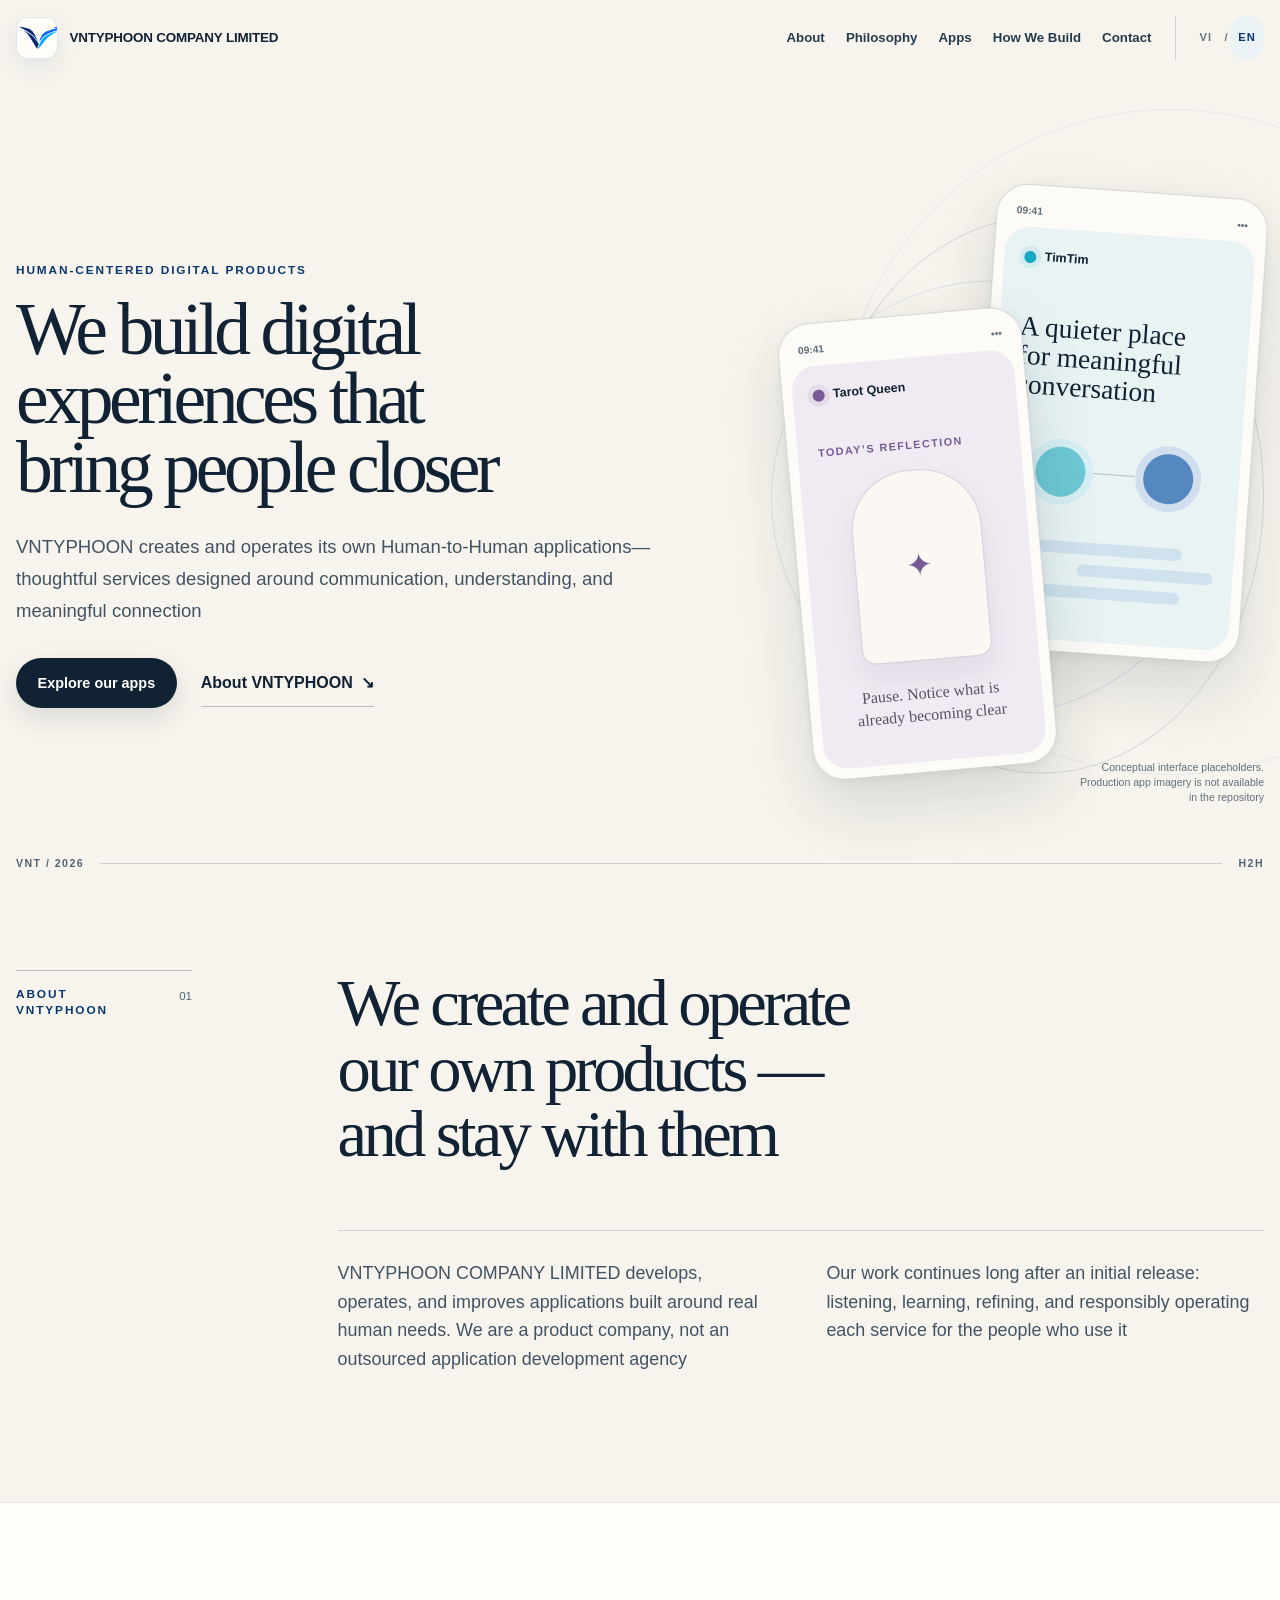
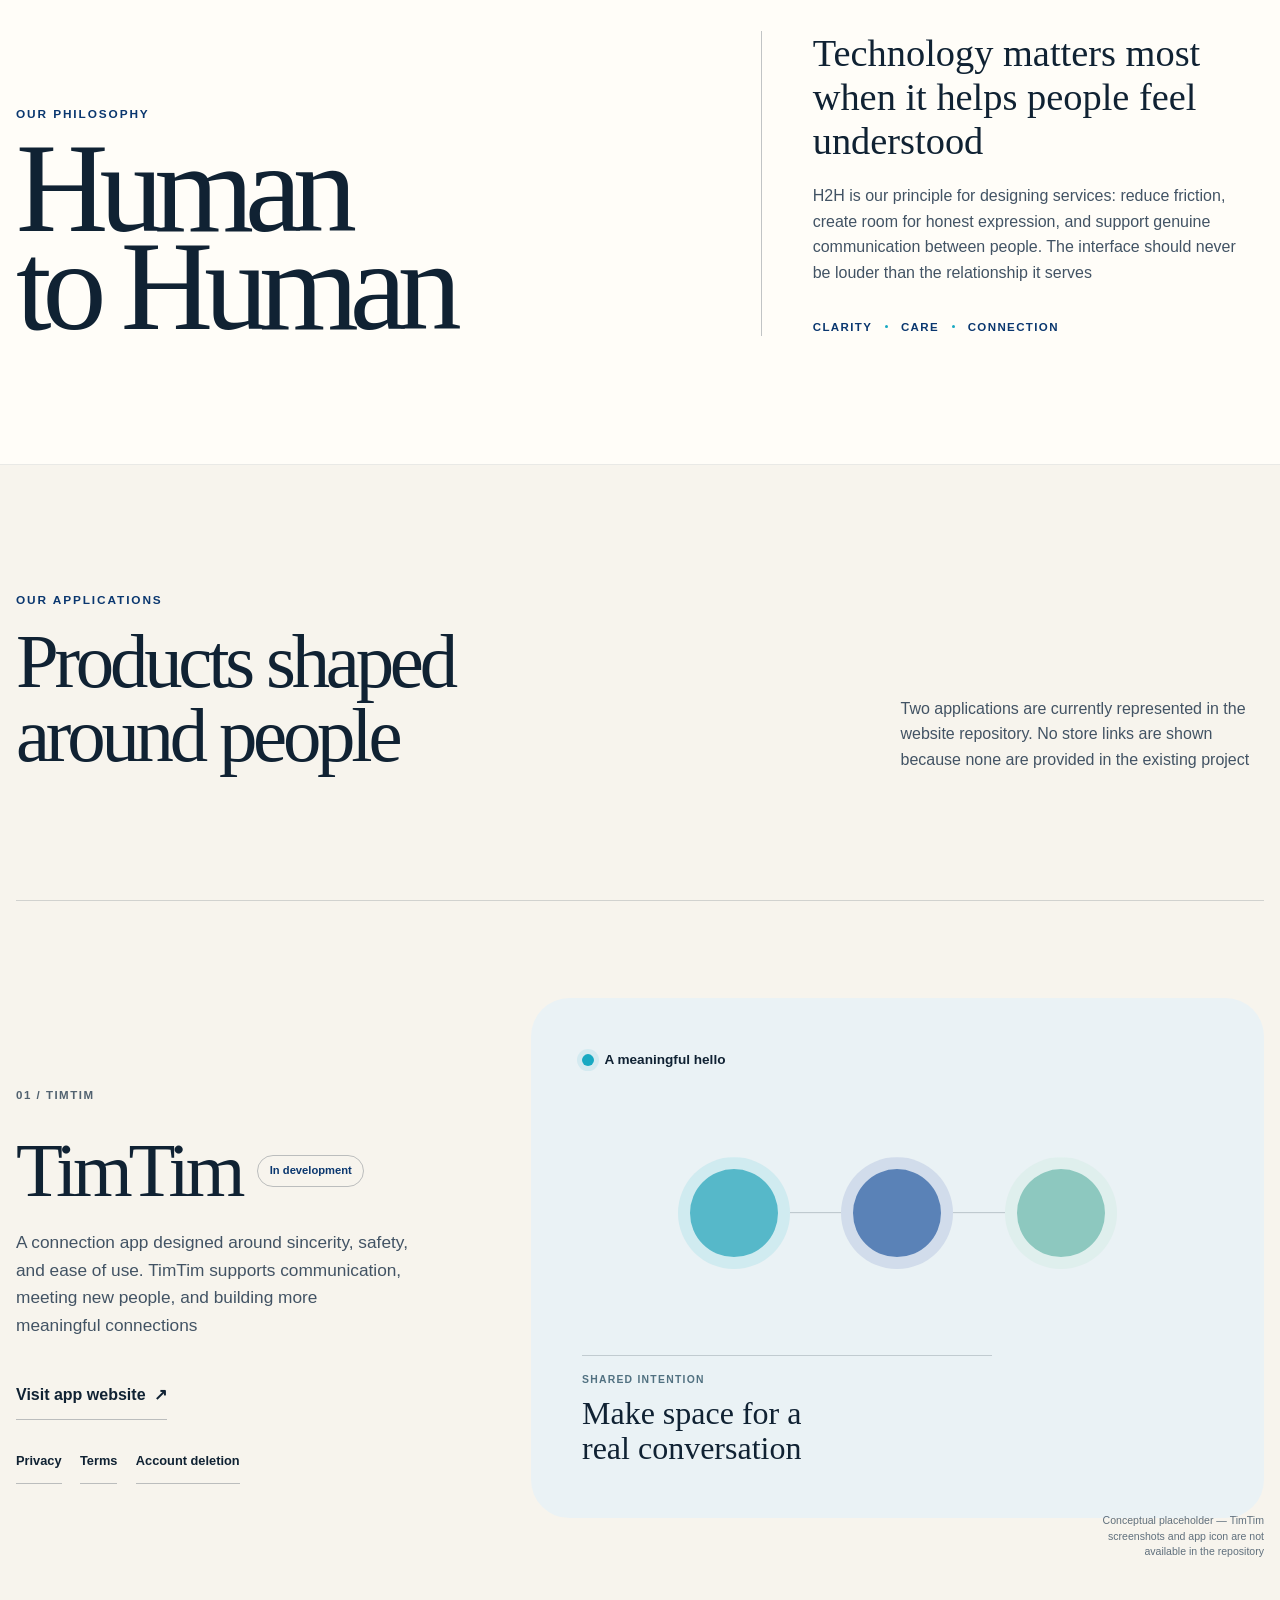
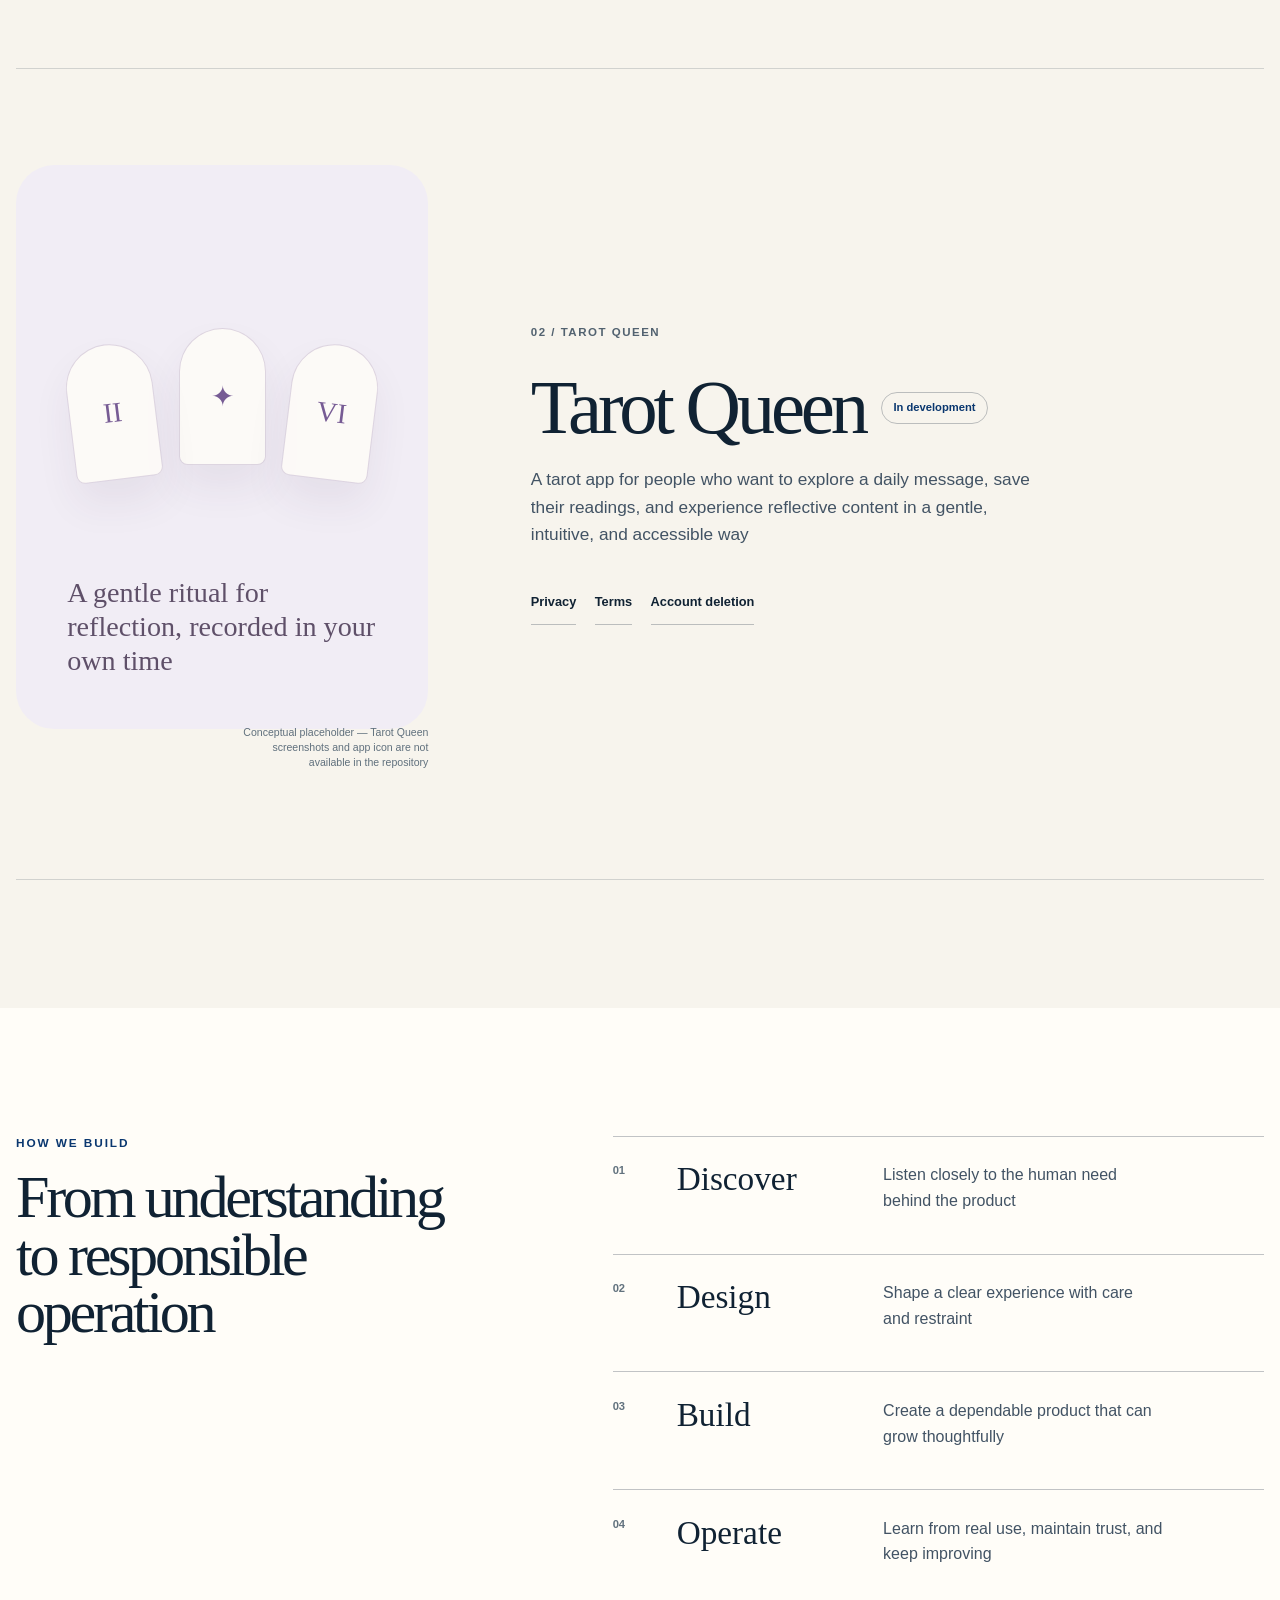
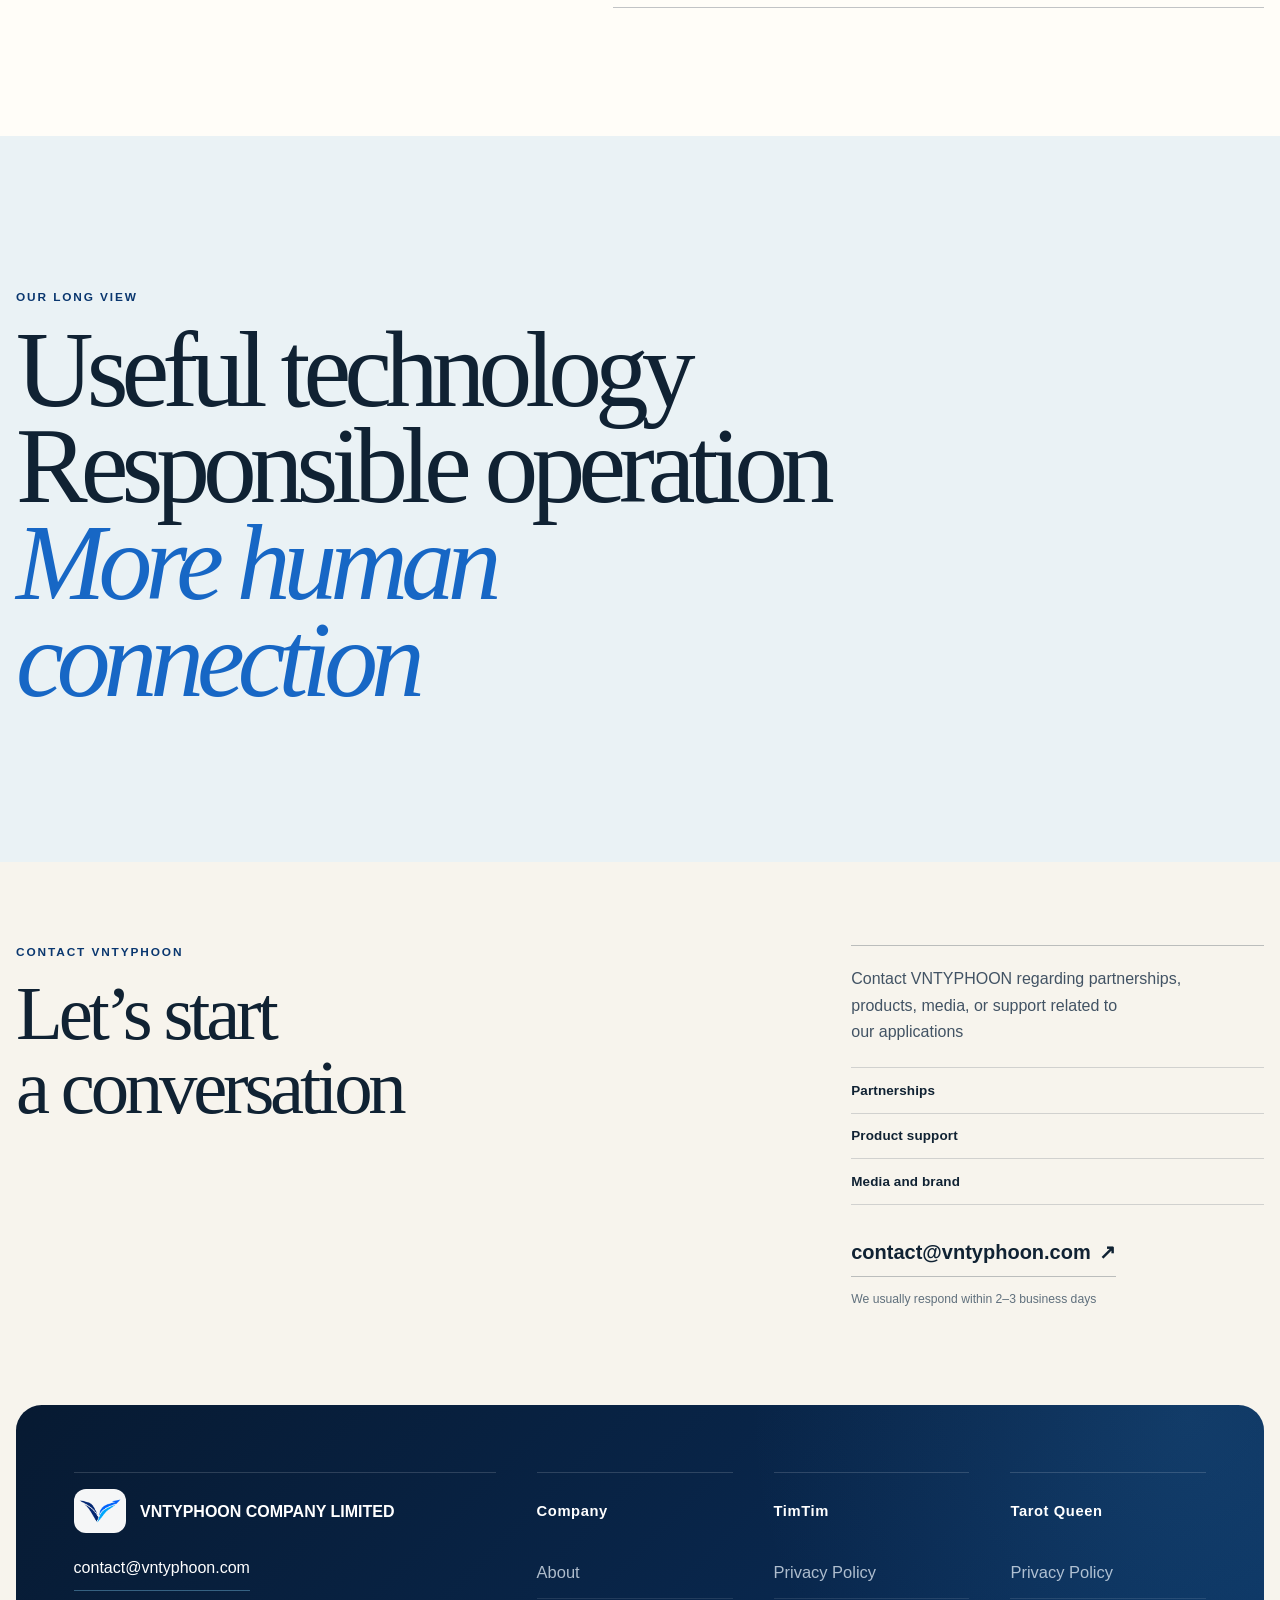
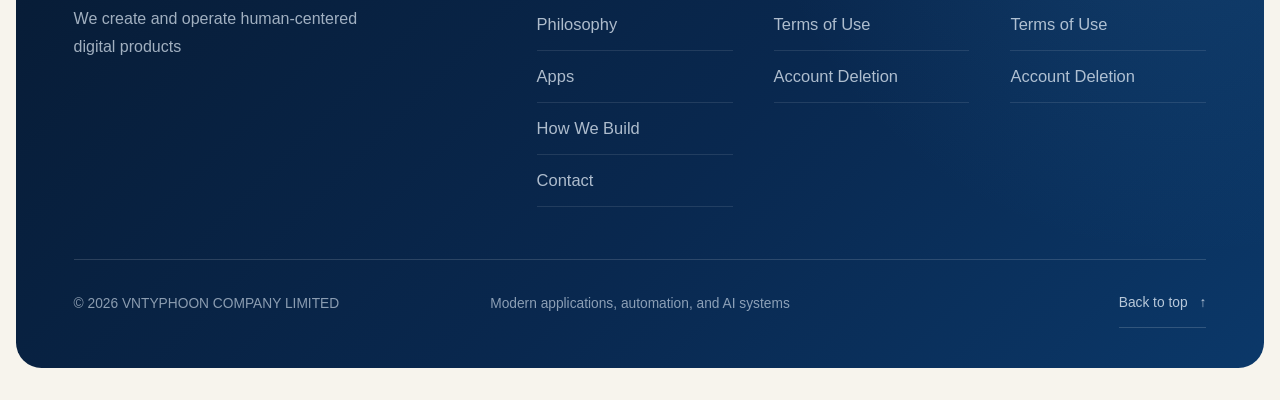
==== commit 2fc69fee: "fix: link TimTim showcase to completed website" ====
--- a/index.html
+++ b/index.html
@@ -139,10 +139,30 @@
           <div class="app-copy reveal">
             <p class="app-number">01 / TimTim</p>
             <div class="app-title-line">
-              <h3>TimTim</h3>
+              <h3>
+                <a
+                  class="timtim-title-link"
+                  href="https://timtim-home.publish-773.workers.dev"
+                  target="_blank"
+                  rel="noopener noreferrer"
+                  aria-label=""
+                  data-i18n-aria-label="apps.timtimWebsiteLabel"
+                >TimTim</a>
+              </h3>
               <span data-i18n="apps.status"></span>
             </div>
             <p class="app-description" data-i18n="apps.timtimDescription"></p>
+            <a
+              class="text-link timtim-website-action"
+              href="https://timtim-home.publish-773.workers.dev"
+              target="_blank"
+              rel="noopener noreferrer"
+              aria-label=""
+              data-i18n-aria-label="apps.timtimWebsiteLabel"
+            >
+              <span data-i18n="apps.timtimWebsiteAction"></span>
+              <span aria-hidden="true">↗</span>
+            </a>
             <nav class="app-policy-links" aria-label="" data-i18n-aria-label="apps.timtimPoliciesLabel">
               <a href="timtim-privacy/" data-i18n="apps.privacy"></a>
               <a href="timtim-terms/" data-i18n="apps.terms"></a>
@@ -150,11 +170,20 @@
             </nav>
           </div>
           <figure class="app-visual timtim-visual reveal" data-drift="0.14">
-            <div class="visual-window" aria-hidden="true">
-              <div class="visual-heading"><span class="app-dot timtim-dot"></span><strong data-i18n="apps.timtimVisualHeading"></strong></div>
-              <div class="connection-map"><span></span><i></i><span></span><i></i><span></span></div>
-              <div class="conversation-card"><small data-i18n="apps.timtimVisualLabel"></small><strong data-i18n="apps.timtimVisualMessage"></strong></div>
-            </div>
+            <a
+              class="timtim-visual-link"
+              href="https://timtim-home.publish-773.workers.dev"
+              target="_blank"
+              rel="noopener noreferrer"
+              aria-label=""
+              data-i18n-aria-label="apps.timtimWebsiteLabel"
+            >
+              <div class="visual-window" aria-hidden="true">
+                <div class="visual-heading"><span class="app-dot timtim-dot"></span><strong data-i18n="apps.timtimVisualHeading"></strong></div>
+                <div class="connection-map"><span></span><i></i><span></span><i></i><span></span></div>
+                <div class="conversation-card"><small data-i18n="apps.timtimVisualLabel"></small><strong data-i18n="apps.timtimVisualMessage"></strong></div>
+              </div>
+            </a>
             <figcaption data-i18n="apps.timtimCaption"></figcaption>
           </figure>
         </article>
--- a/styles.css
+++ b/styles.css
@@ -857,6 +857,16 @@
   line-height: 0.9;
 }
 
+.timtim-title-link {
+  border-radius: 0.08em;
+  transition: color 180ms ease;
+}
+
+.timtim-title-link:hover,
+.timtim-title-link:focus-visible {
+  color: var(--blue);
+}
+
 .app-title-line span {
   border: 1px solid var(--line-strong);
   border-radius: 999px;
@@ -875,6 +885,10 @@
   text-wrap: pretty;
 }
 
+.timtim-website-action {
+  margin-bottom: 1.25rem;
+}
+
 .app-policy-links {
   display: flex;
   flex-wrap: wrap;
@@ -903,6 +917,16 @@
   min-width: 0;
   margin: 0;
   padding-bottom: 2.6rem;
+}
+
+.timtim-visual-link {
+  display: block;
+  border-radius: clamp(22px, 3vw, 42px);
+}
+
+.timtim-visual-link:focus-visible {
+  outline-color: var(--blue);
+  outline-offset: 5px;
 }
 
 .visual-window {
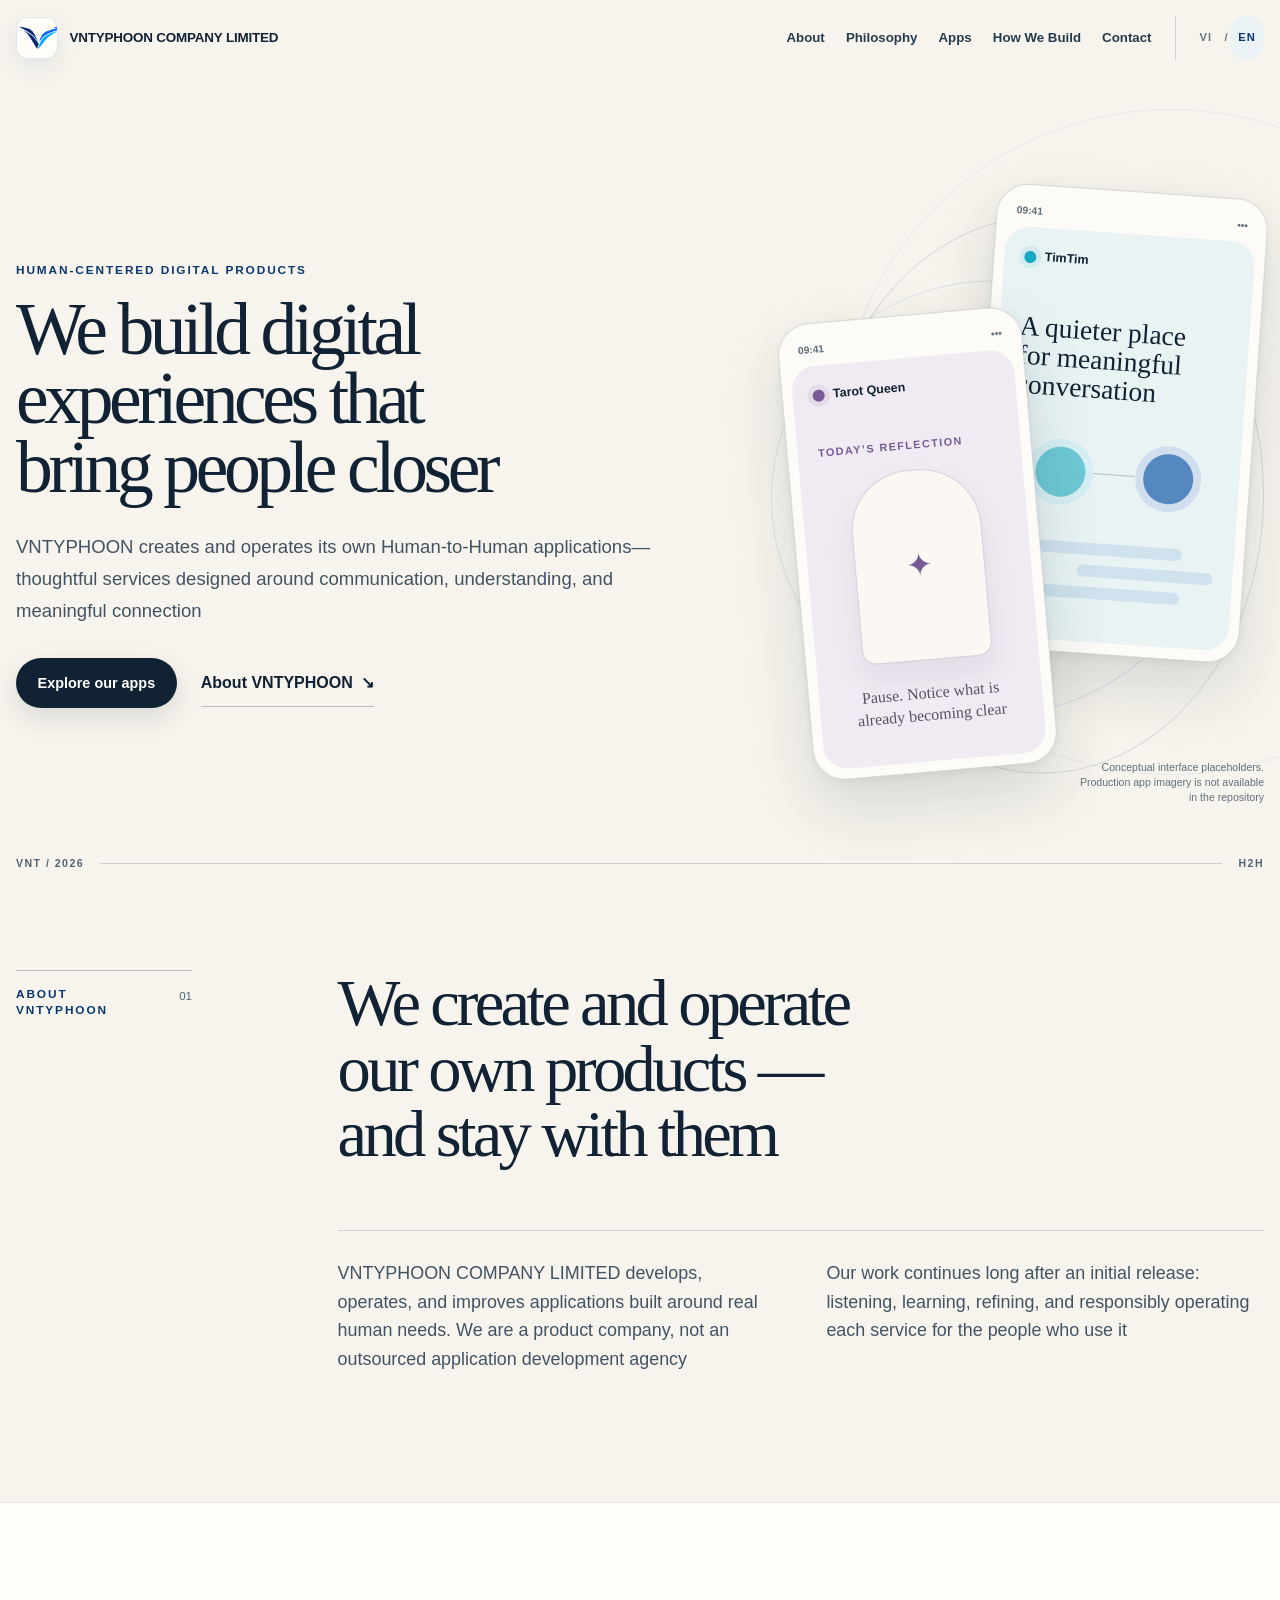
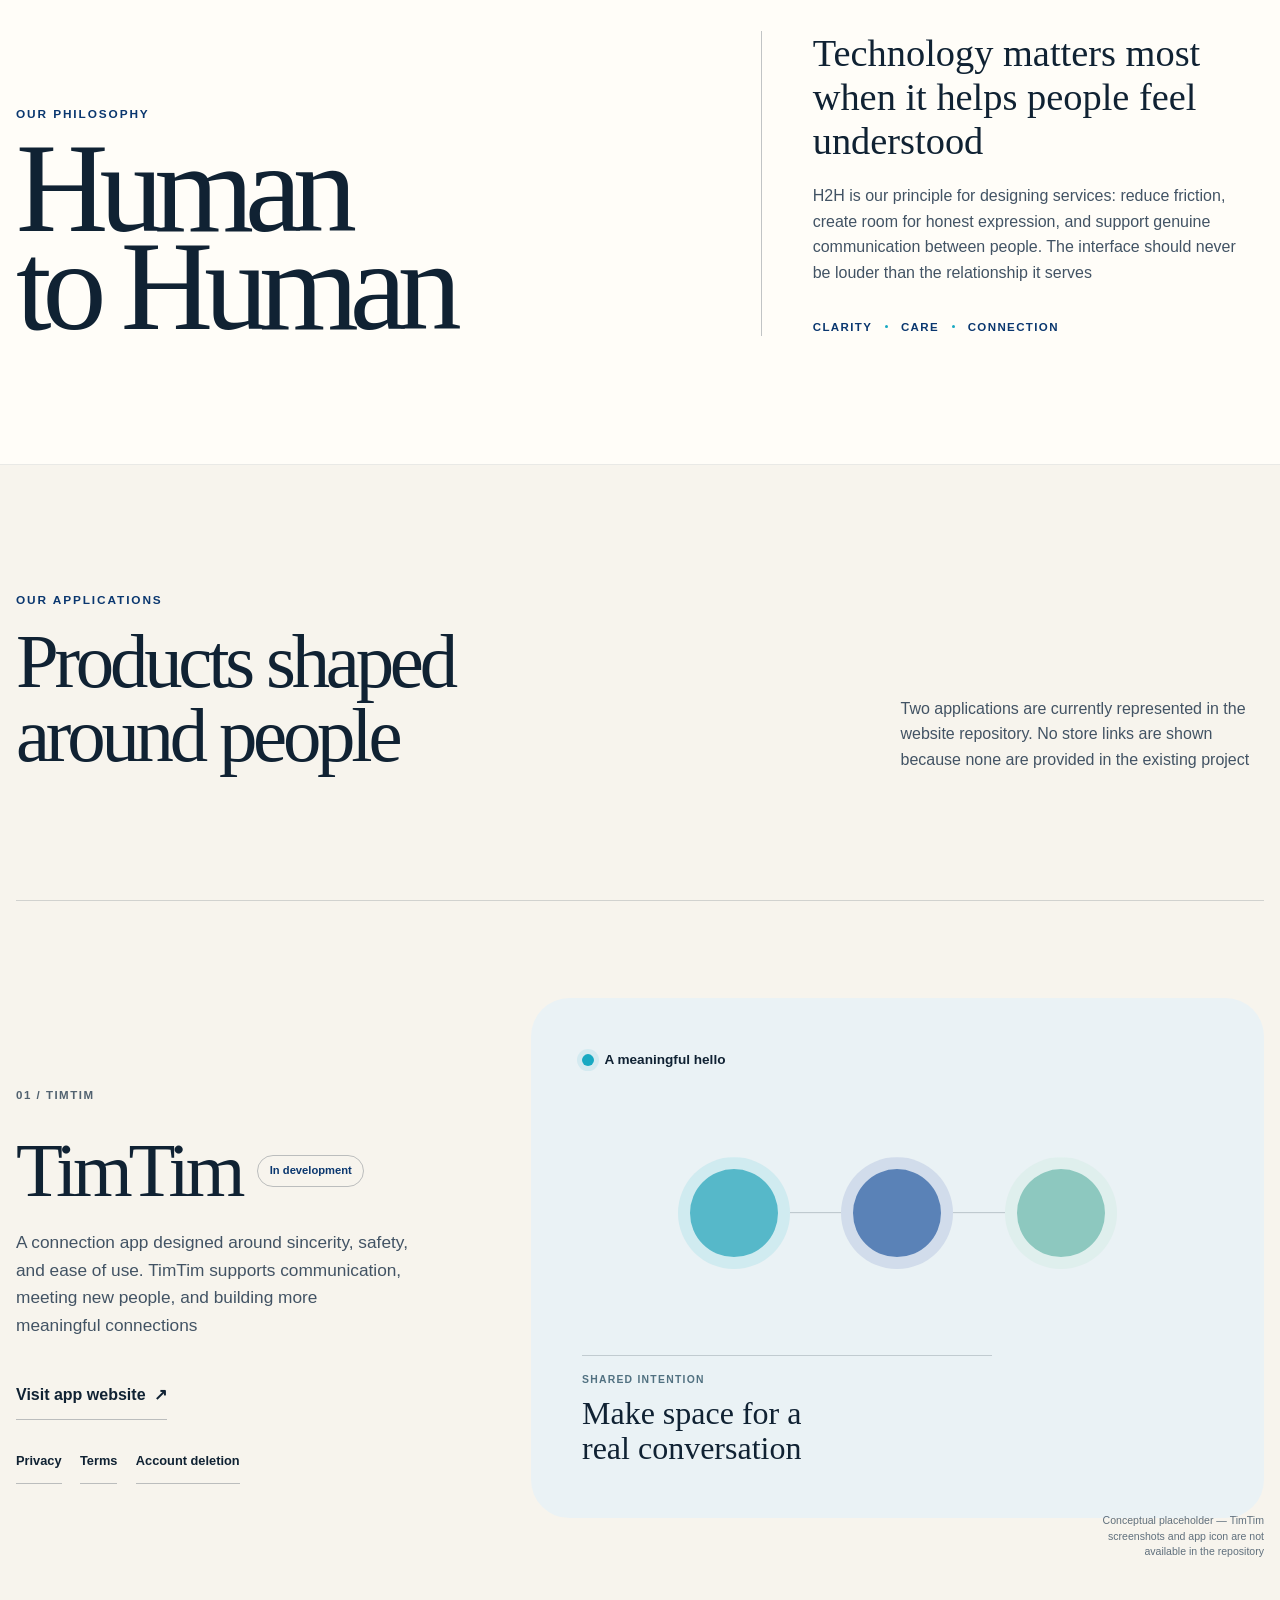
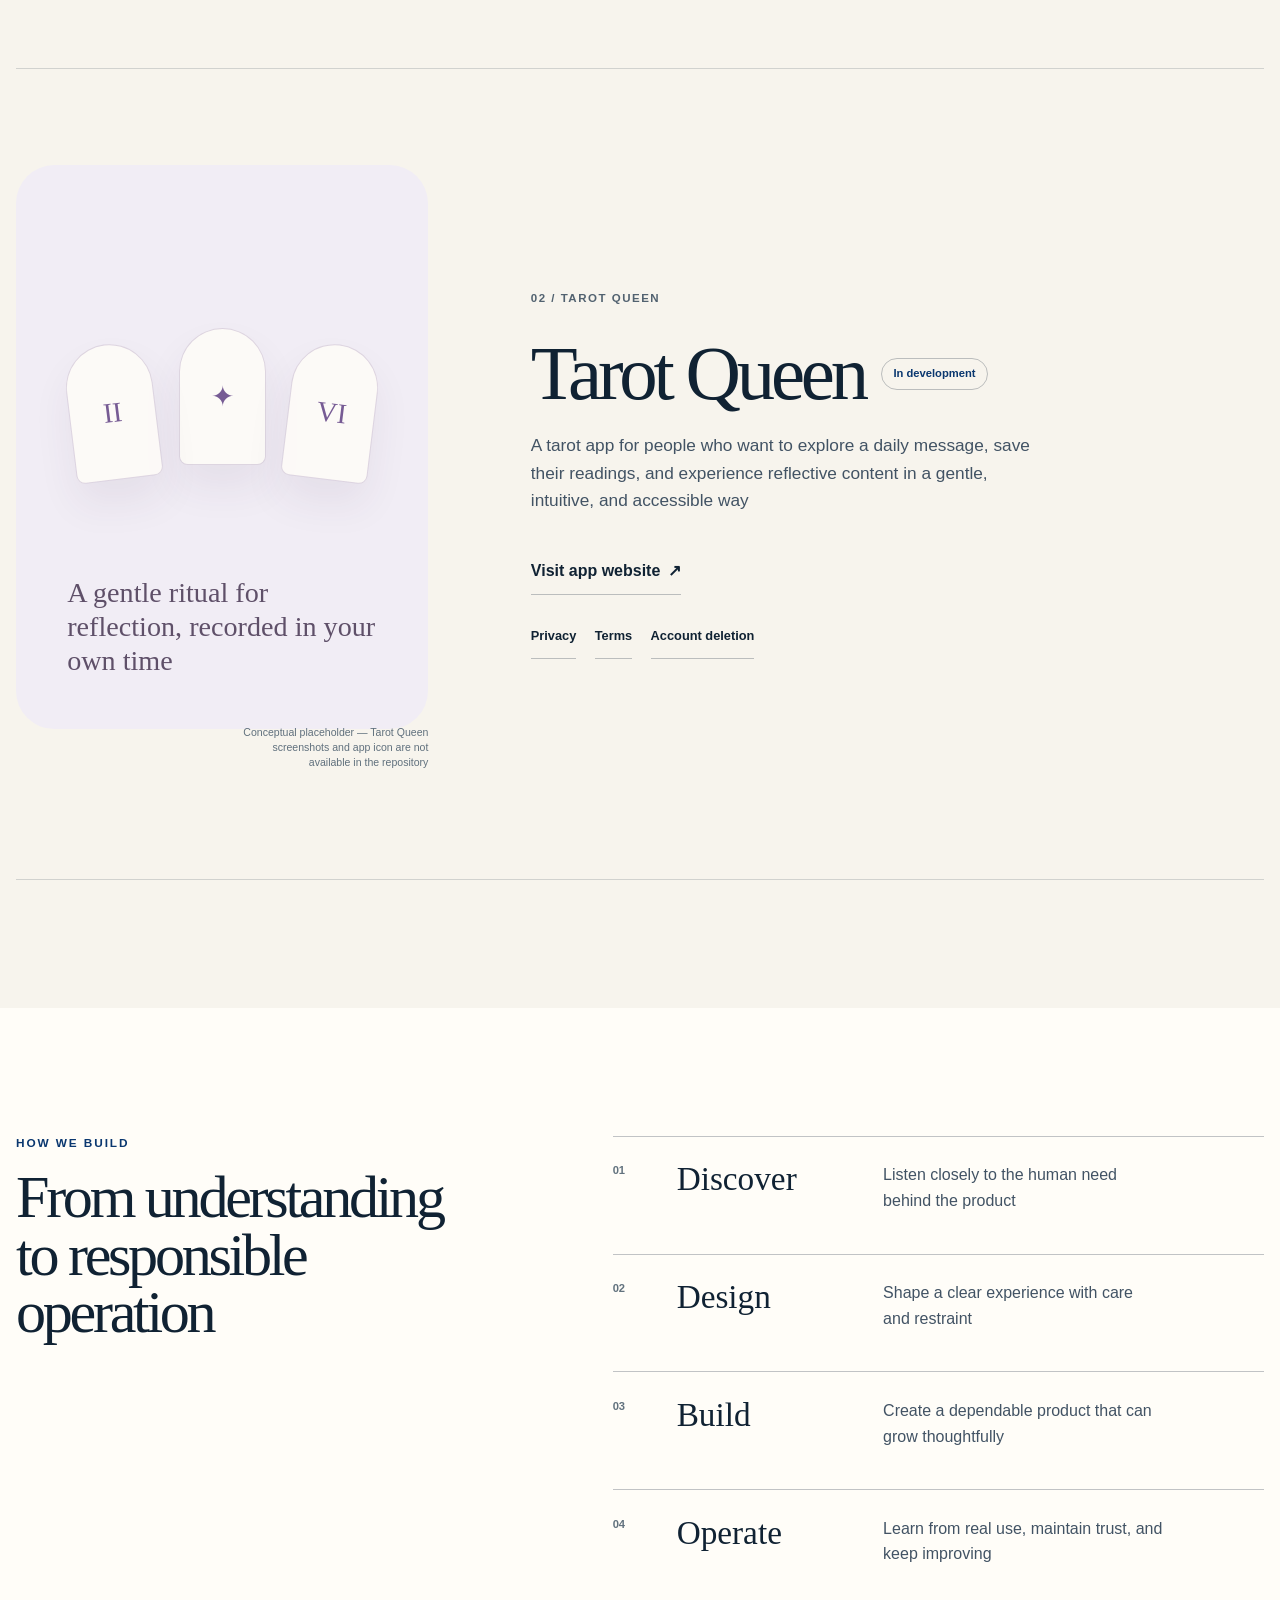
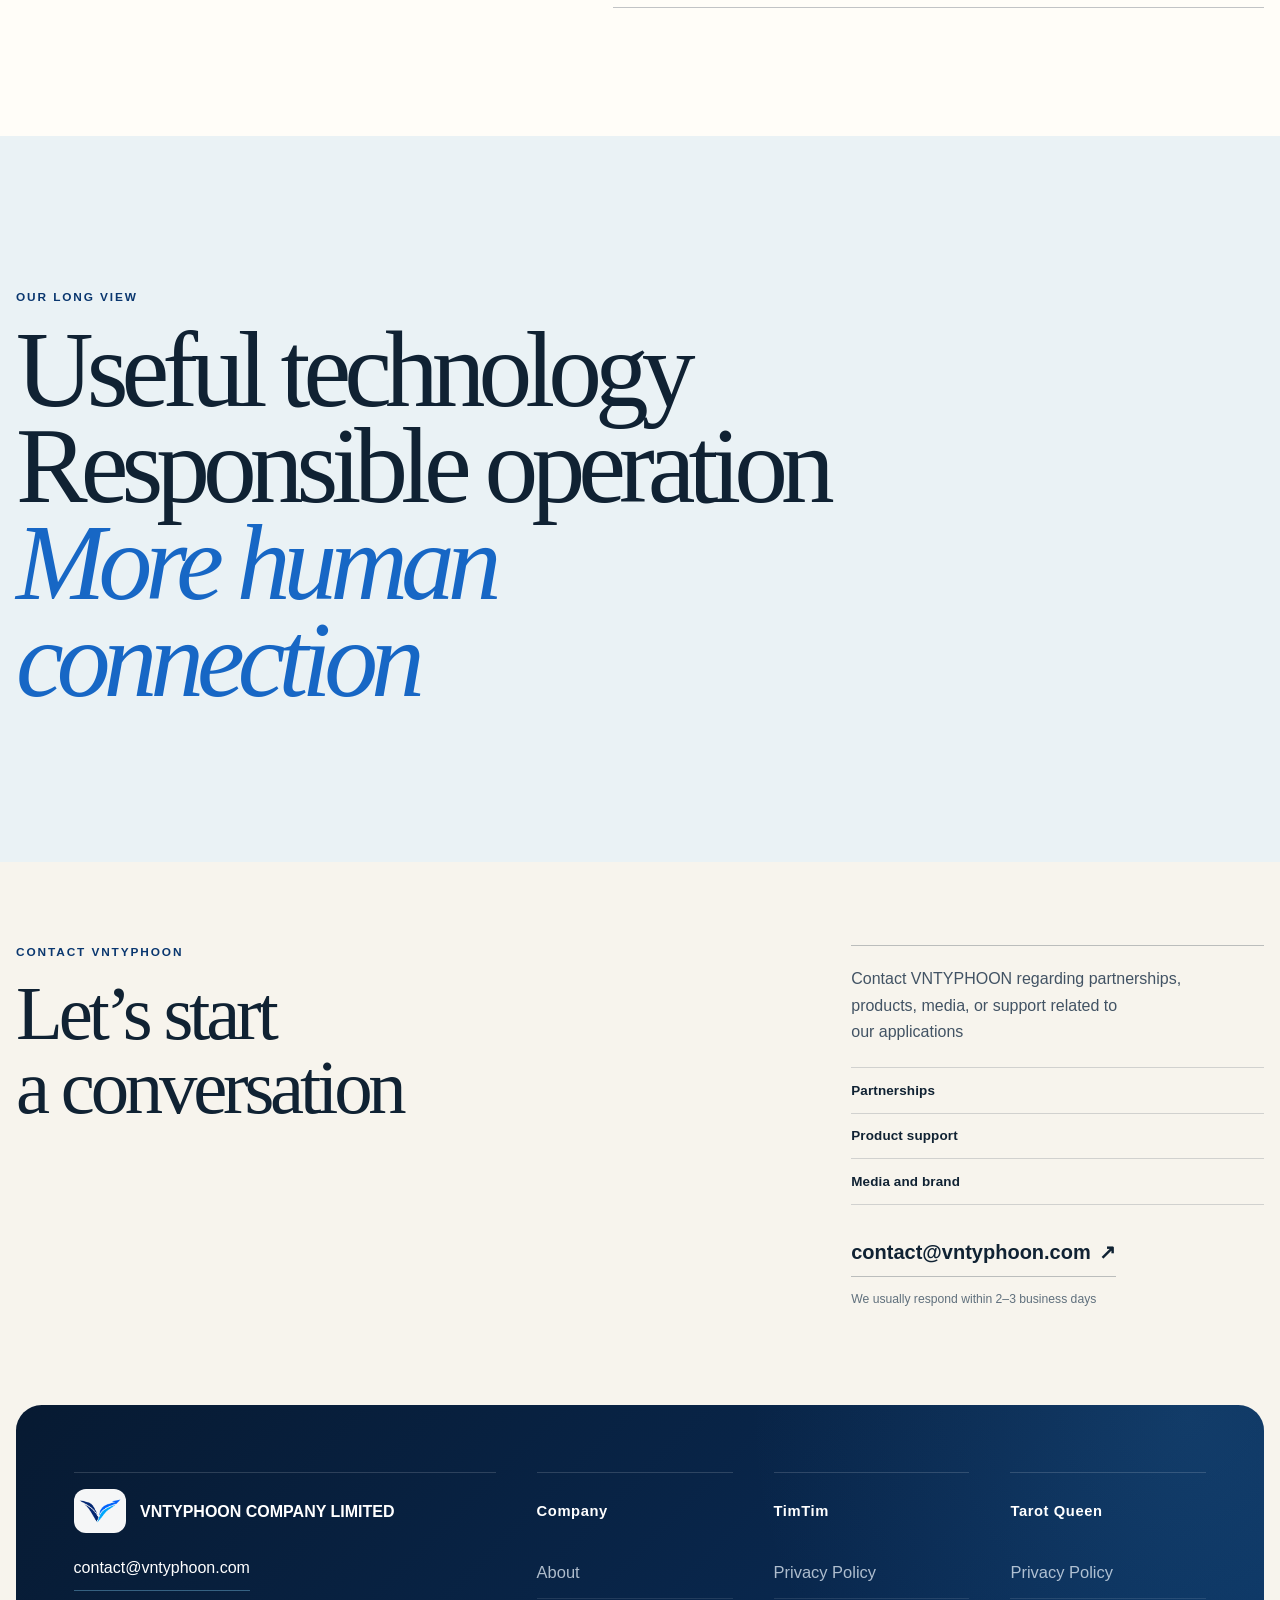
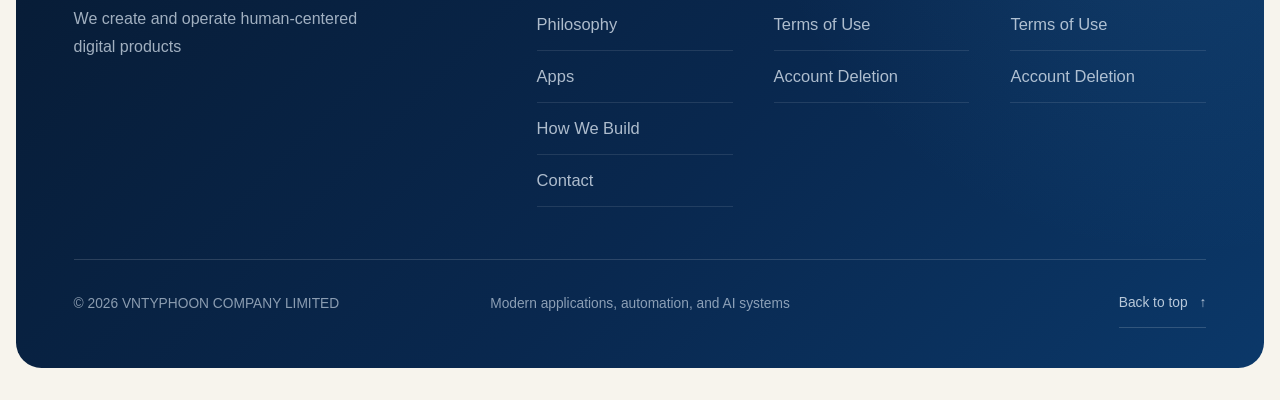
==== commit 6688c579: "fix: link Tarot Queen showcase to official website" ====
--- a/index.html
+++ b/index.html
@@ -192,10 +192,30 @@
           <div class="app-copy reveal">
             <p class="app-number">02 / Tarot Queen</p>
             <div class="app-title-line">
-              <h3>Tarot Queen</h3>
+              <h3>
+                <a
+                  class="tarot-title-link"
+                  href="https://tarot-queen.pages.dev"
+                  target="_blank"
+                  rel="noopener noreferrer"
+                  aria-label=""
+                  data-i18n-aria-label="apps.tarotWebsiteLabel"
+                >Tarot Queen</a>
+              </h3>
               <span data-i18n="apps.status"></span>
             </div>
             <p class="app-description" data-i18n="apps.tarotDescription"></p>
+            <a
+              class="text-link tarot-website-action"
+              href="https://tarot-queen.pages.dev"
+              target="_blank"
+              rel="noopener noreferrer"
+              aria-label=""
+              data-i18n-aria-label="apps.tarotWebsiteLabel"
+            >
+              <span data-i18n="apps.tarotWebsiteAction"></span>
+              <span aria-hidden="true">↗</span>
+            </a>
             <nav class="app-policy-links" aria-label="" data-i18n-aria-label="apps.tarotPoliciesLabel">
               <a href="tarot-queen-privacy/" data-i18n="apps.privacy"></a>
               <a href="tarot-queen-terms/" data-i18n="apps.terms"></a>
@@ -203,10 +223,19 @@
             </nav>
           </div>
           <figure class="app-visual tarot-visual reveal" data-drift="0.14">
-            <div class="visual-window" aria-hidden="true">
-              <div class="tarot-spread"><span>II</span><span>✦</span><span>VI</span></div>
-              <p class="tarot-caption" data-i18n="apps.tarotVisualMessage"></p>
-            </div>
+            <a
+              class="tarot-visual-link"
+              href="https://tarot-queen.pages.dev"
+              target="_blank"
+              rel="noopener noreferrer"
+              aria-label=""
+              data-i18n-aria-label="apps.tarotWebsiteLabel"
+            >
+              <div class="visual-window" aria-hidden="true">
+                <div class="tarot-spread"><span>II</span><span>✦</span><span>VI</span></div>
+                <p class="tarot-caption" data-i18n="apps.tarotVisualMessage"></p>
+              </div>
+            </a>
             <figcaption data-i18n="apps.tarotCaption"></figcaption>
           </figure>
         </article>
--- a/styles.css
+++ b/styles.css
@@ -867,6 +867,16 @@
   color: var(--blue);
 }
 
+.tarot-title-link {
+  border-radius: 0.08em;
+  transition: color 180ms ease;
+}
+
+.tarot-title-link:hover,
+.tarot-title-link:focus-visible {
+  color: var(--blue);
+}
+
 .app-title-line span {
   border: 1px solid var(--line-strong);
   border-radius: 999px;
@@ -889,6 +899,10 @@
   margin-bottom: 1.25rem;
 }
 
+.tarot-website-action {
+  margin-bottom: 1.25rem;
+}
+
 .app-policy-links {
   display: flex;
   flex-wrap: wrap;
@@ -925,6 +939,16 @@
 }
 
 .timtim-visual-link:focus-visible {
+  outline-color: var(--blue);
+  outline-offset: 5px;
+}
+
+.tarot-visual-link {
+  display: block;
+  border-radius: clamp(22px, 3vw, 42px);
+}
+
+.tarot-visual-link:focus-visible {
   outline-color: var(--blue);
   outline-offset: 5px;
 }
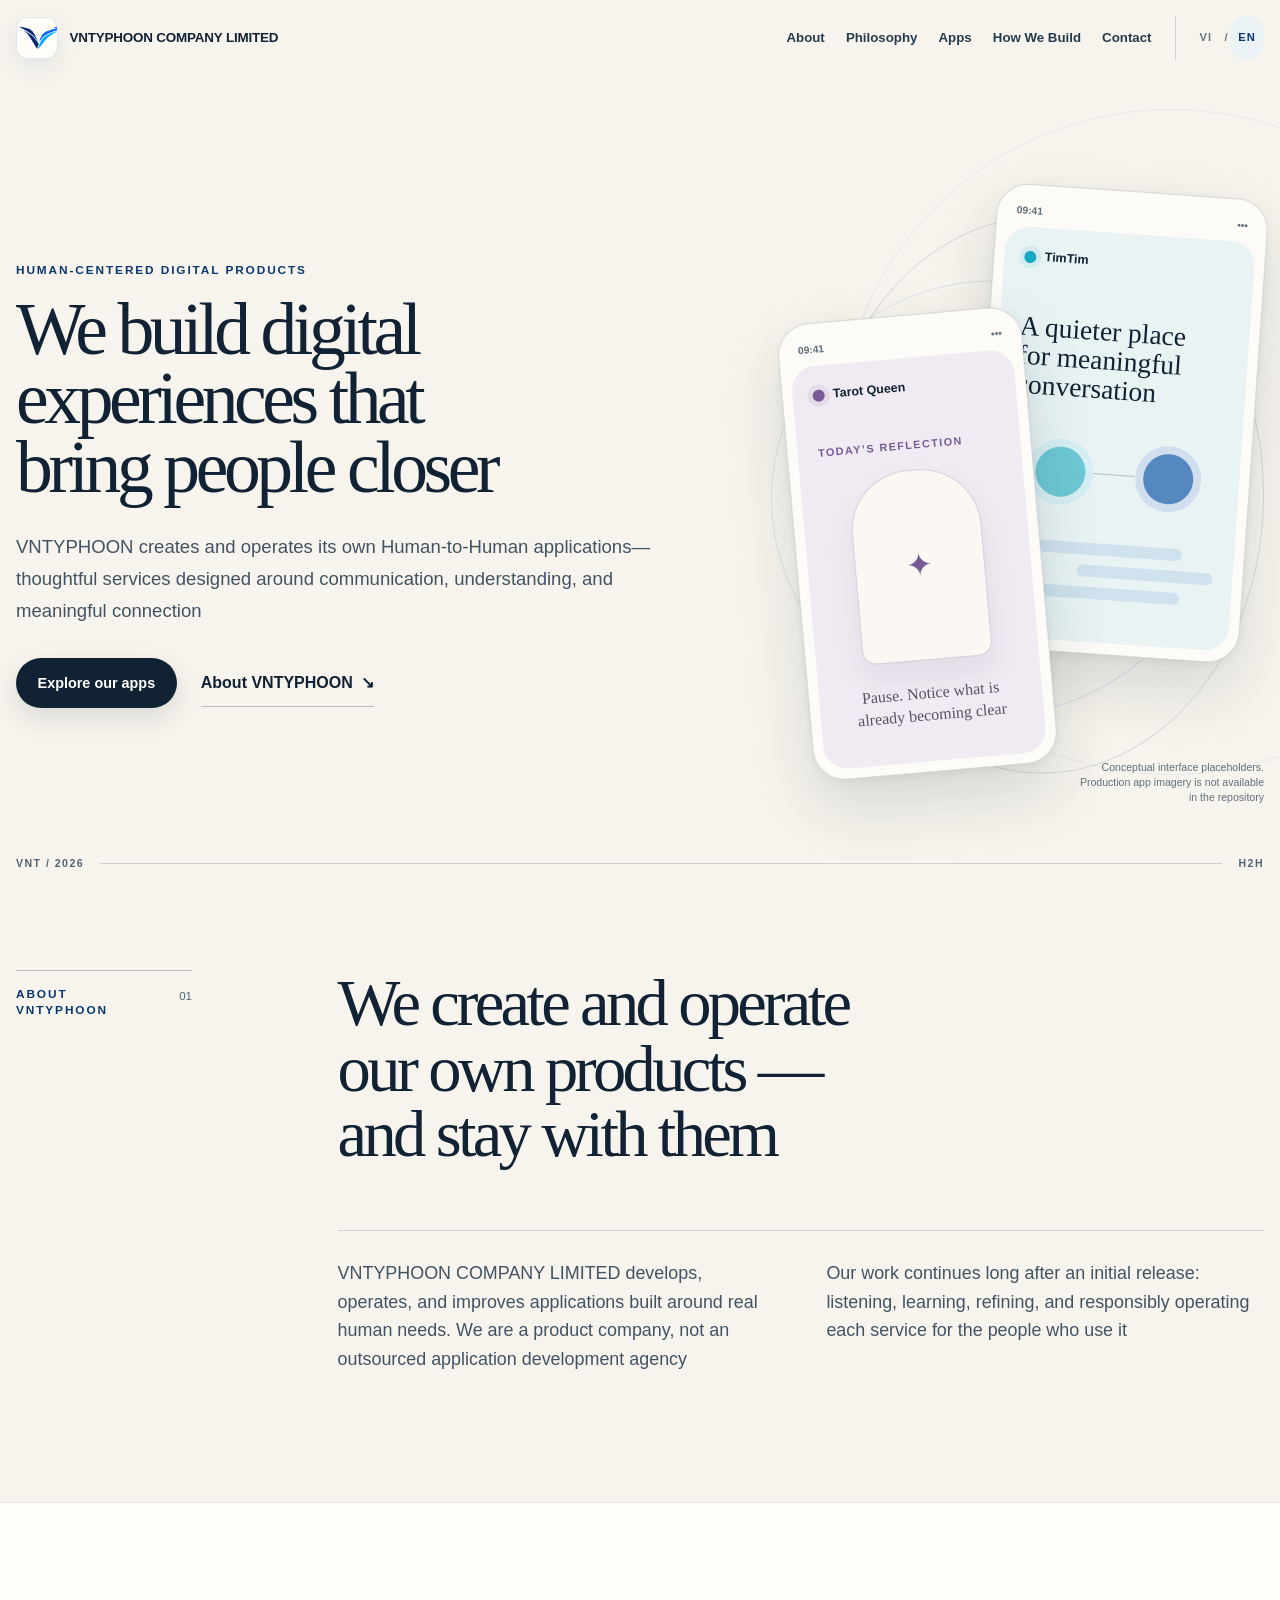
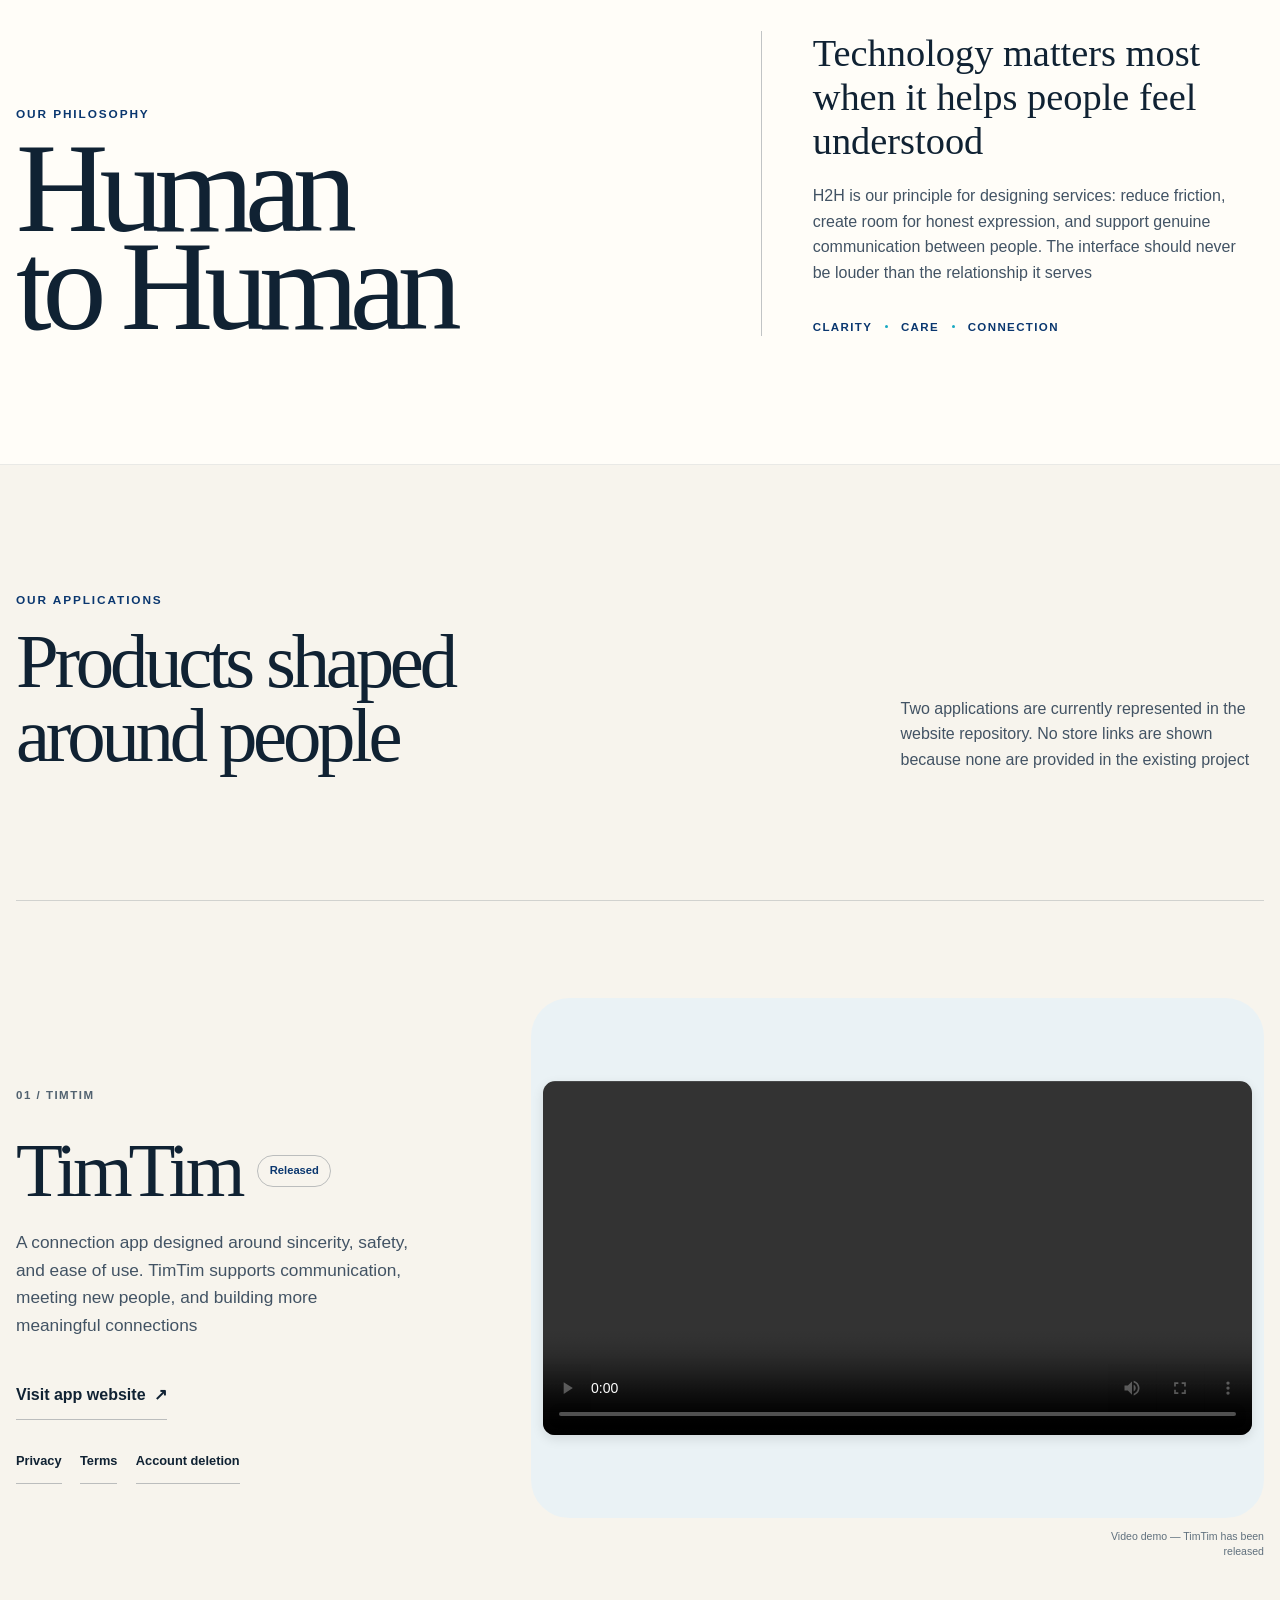
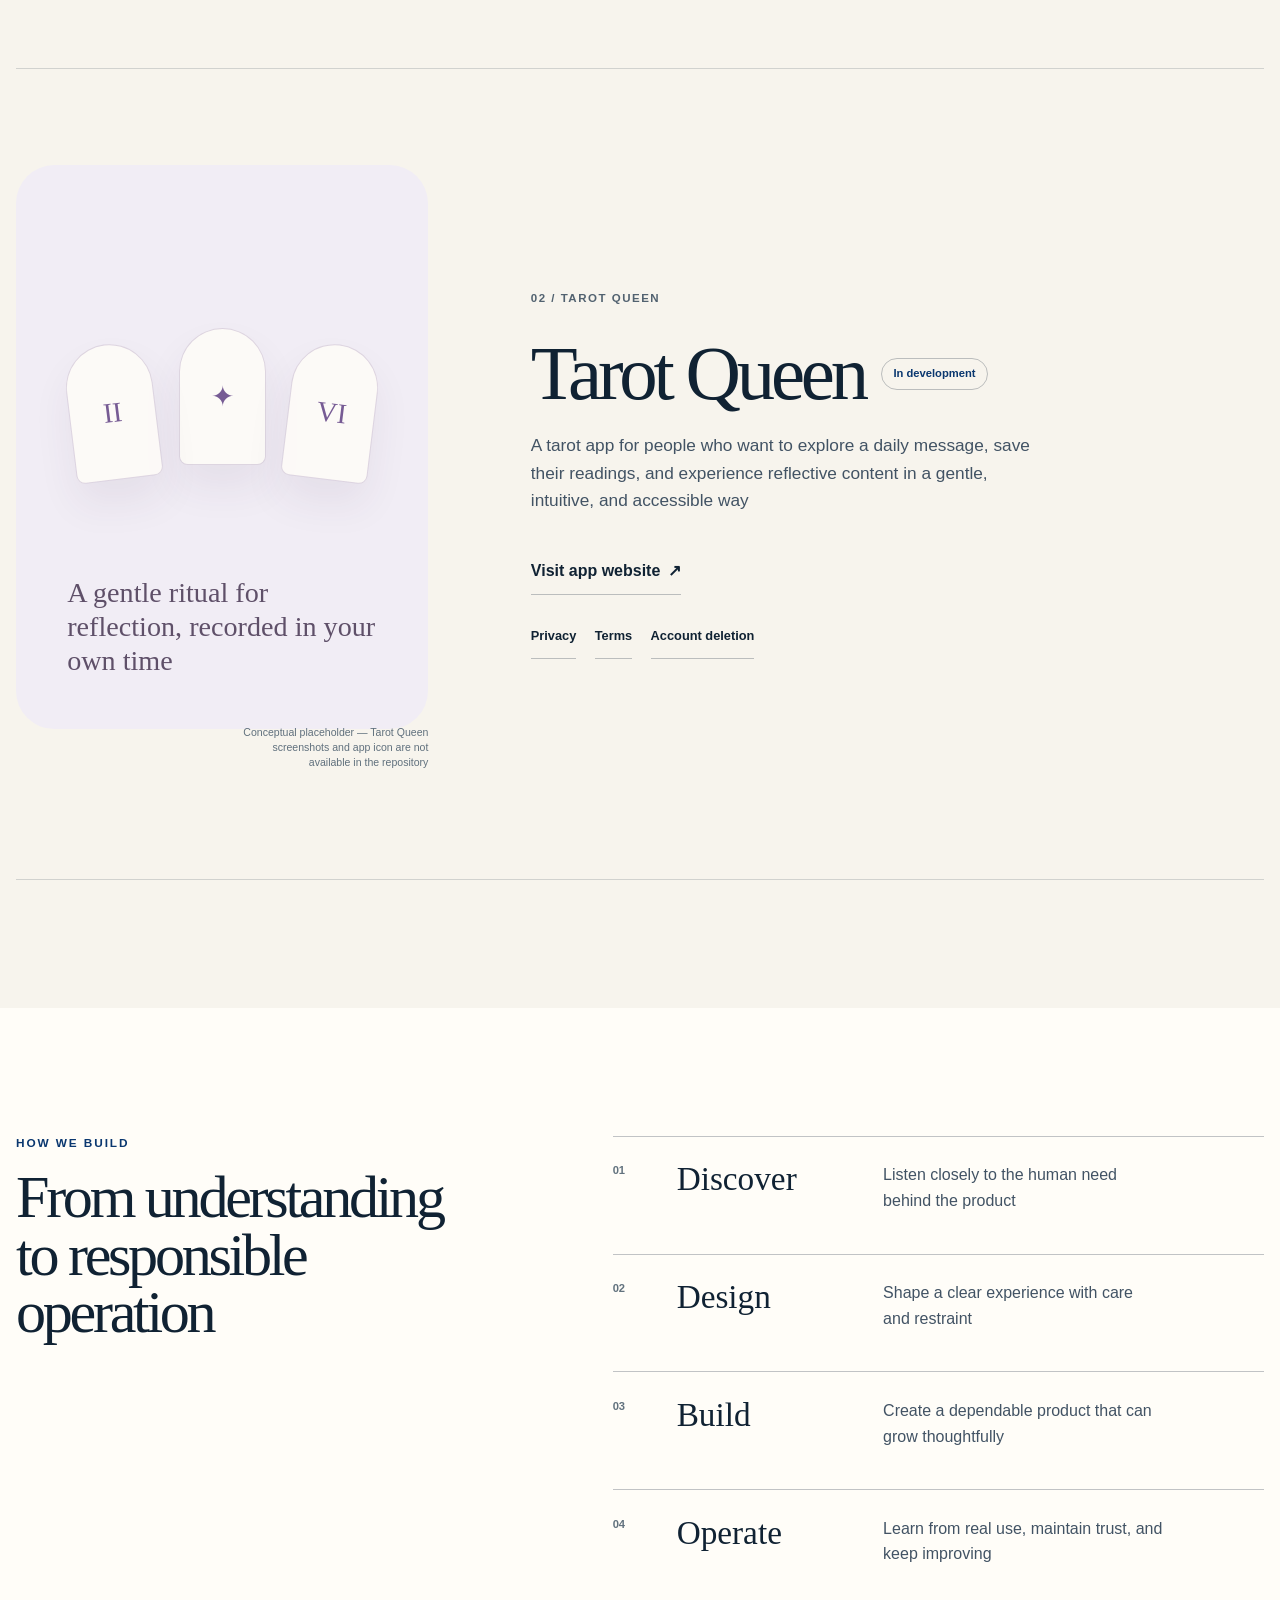
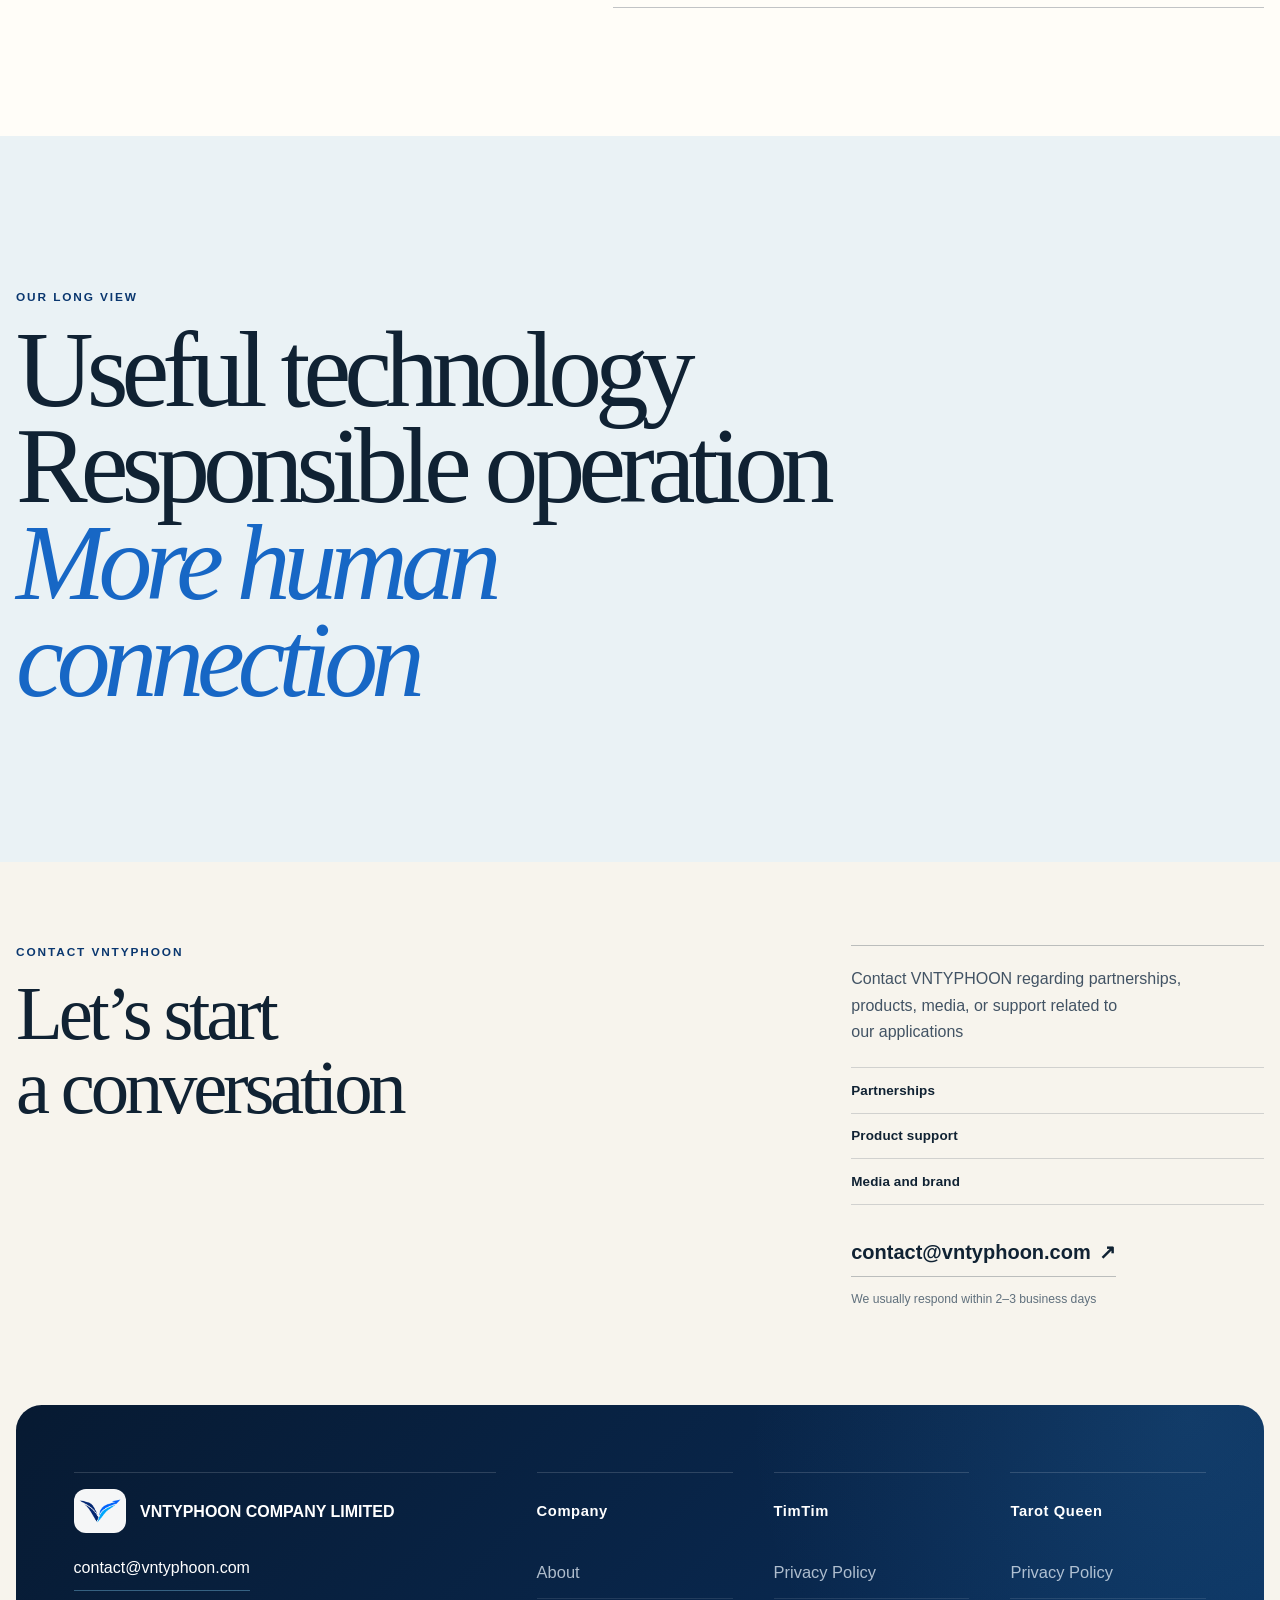
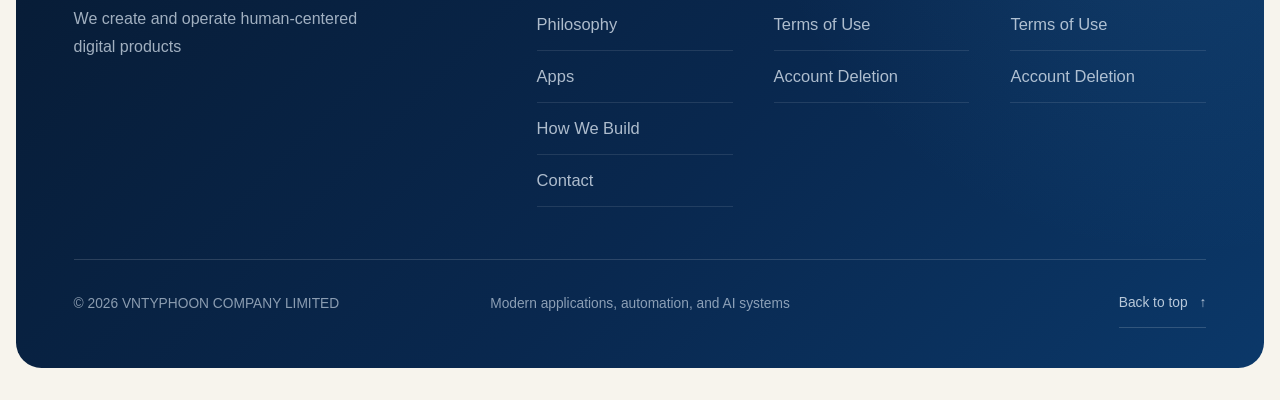
==== commit af74a8ff: "fix: change TimTim status badge to 'Đã phát hành' and replace right visual with video" ====
--- a/index.html
+++ b/index.html
@@ -142,19 +142,19 @@
               <h3>
                 <a
                   class="timtim-title-link"
-                  href="https://timtim-home.publish-773.workers.dev"
+                  href="https://timtim.io"
                   target="_blank"
                   rel="noopener noreferrer"
                   aria-label=""
                   data-i18n-aria-label="apps.timtimWebsiteLabel"
                 >TimTim</a>
               </h3>
-              <span data-i18n="apps.status"></span>
+              <span data-i18n="apps.timtimStatus"></span>
             </div>
             <p class="app-description" data-i18n="apps.timtimDescription"></p>
             <a
               class="text-link timtim-website-action"
-              href="https://timtim-home.publish-773.workers.dev"
+              href="https://timtim.io"
               target="_blank"
               rel="noopener noreferrer"
               aria-label=""
@@ -170,20 +170,17 @@
             </nav>
           </div>
           <figure class="app-visual timtim-visual reveal" data-drift="0.14">
-            <a
-              class="timtim-visual-link"
-              href="https://timtim-home.publish-773.workers.dev"
-              target="_blank"
-              rel="noopener noreferrer"
-              aria-label=""
-              data-i18n-aria-label="apps.timtimWebsiteLabel"
-            >
-              <div class="visual-window" aria-hidden="true">
-                <div class="visual-heading"><span class="app-dot timtim-dot"></span><strong data-i18n="apps.timtimVisualHeading"></strong></div>
-                <div class="connection-map"><span></span><i></i><span></span><i></i><span></span></div>
-                <div class="conversation-card"><small data-i18n="apps.timtimVisualLabel"></small><strong data-i18n="apps.timtimVisualMessage"></strong></div>
-              </div>
-            </a>
+            <div class="visual-window" style="display:flex; align-items:center; justify-content:center; background: var(--paper-blue); padding: 12px; min-height: 520px;">
+              <video 
+                controls 
+                style="width: 100%; height: auto; max-height: 480px; border-radius: 12px; box-shadow: 0 4px 12px rgba(0,0,0,0.1);"
+                preload="metadata"
+              >
+                <!-- TODO: Thay src bằng video thực tế của bạn (hoặc dùng YouTube embed) -->
+                <source src="assets/video/timtim-demo.mp4" type="video/mp4">
+                Trình duyệt của bạn không hỗ trợ thẻ video.
+              </video>
+            </div>
             <figcaption data-i18n="apps.timtimCaption"></figcaption>
           </figure>
         </article>
